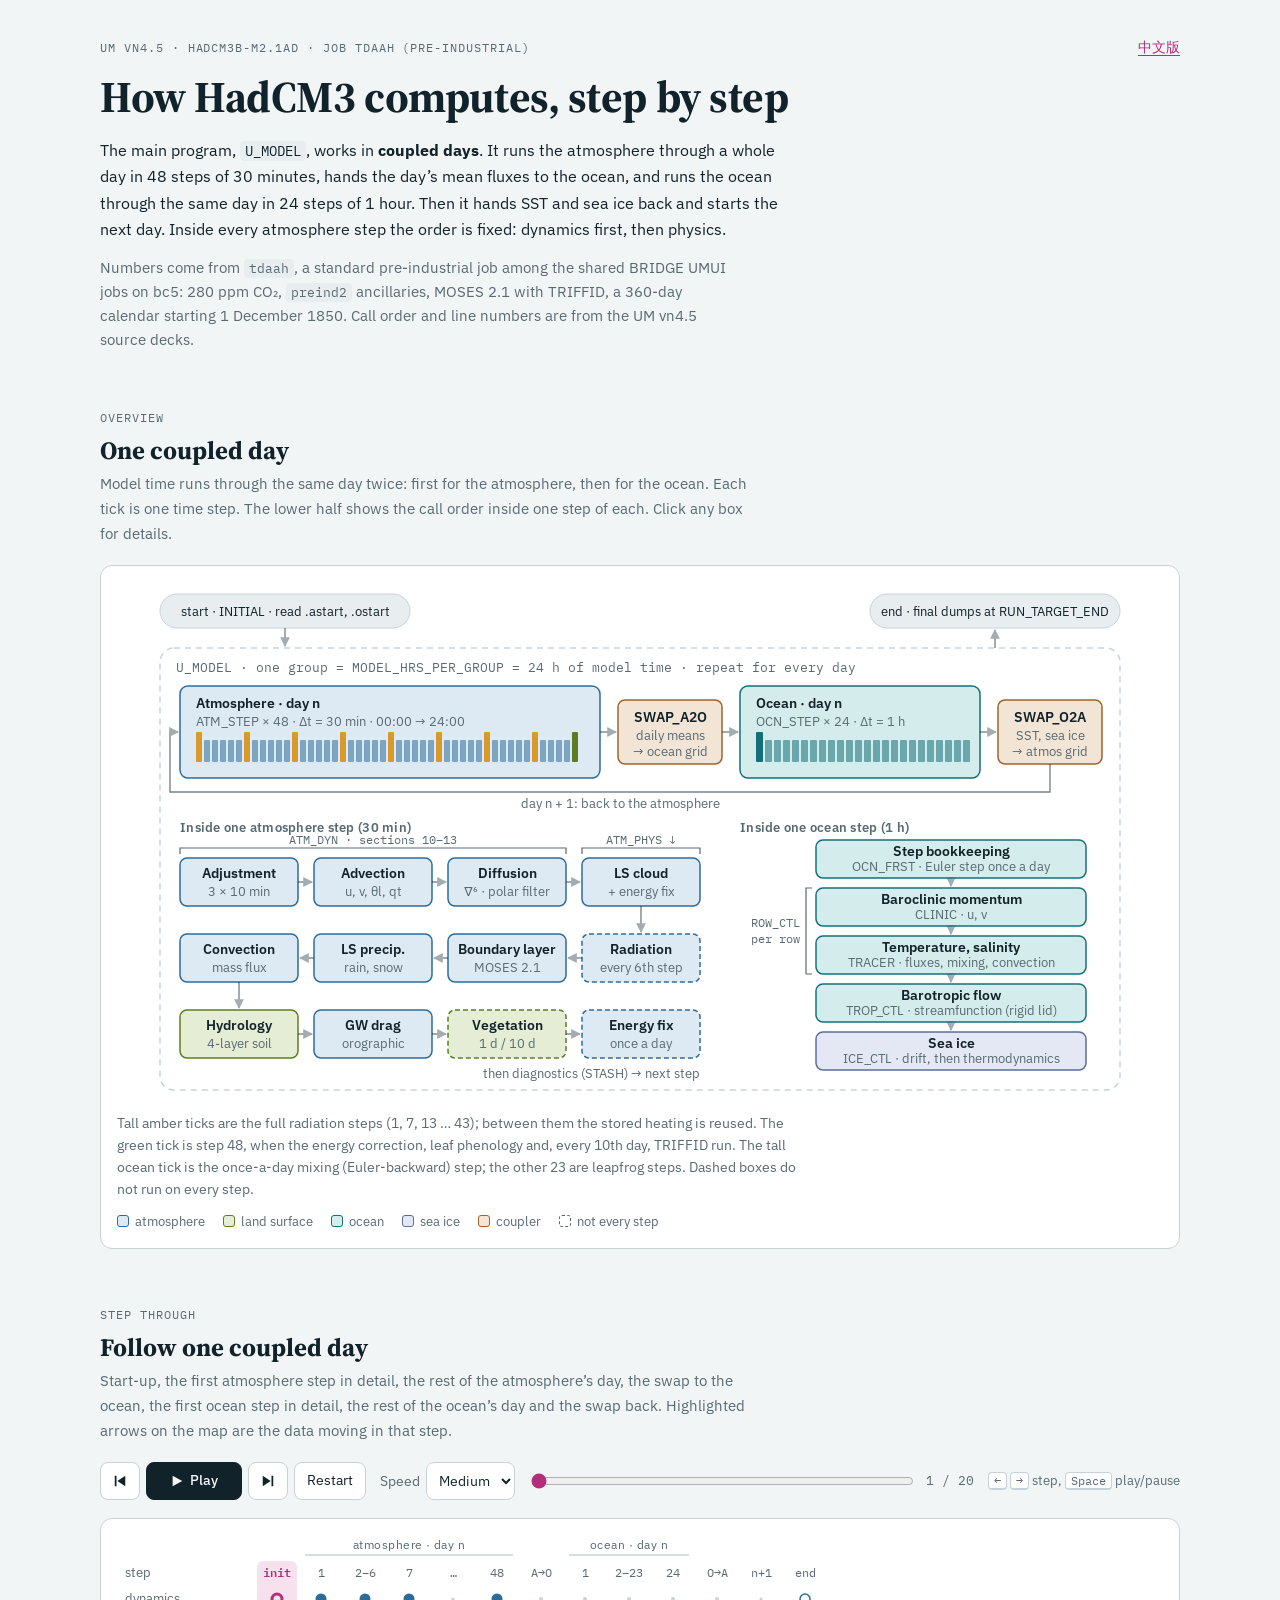
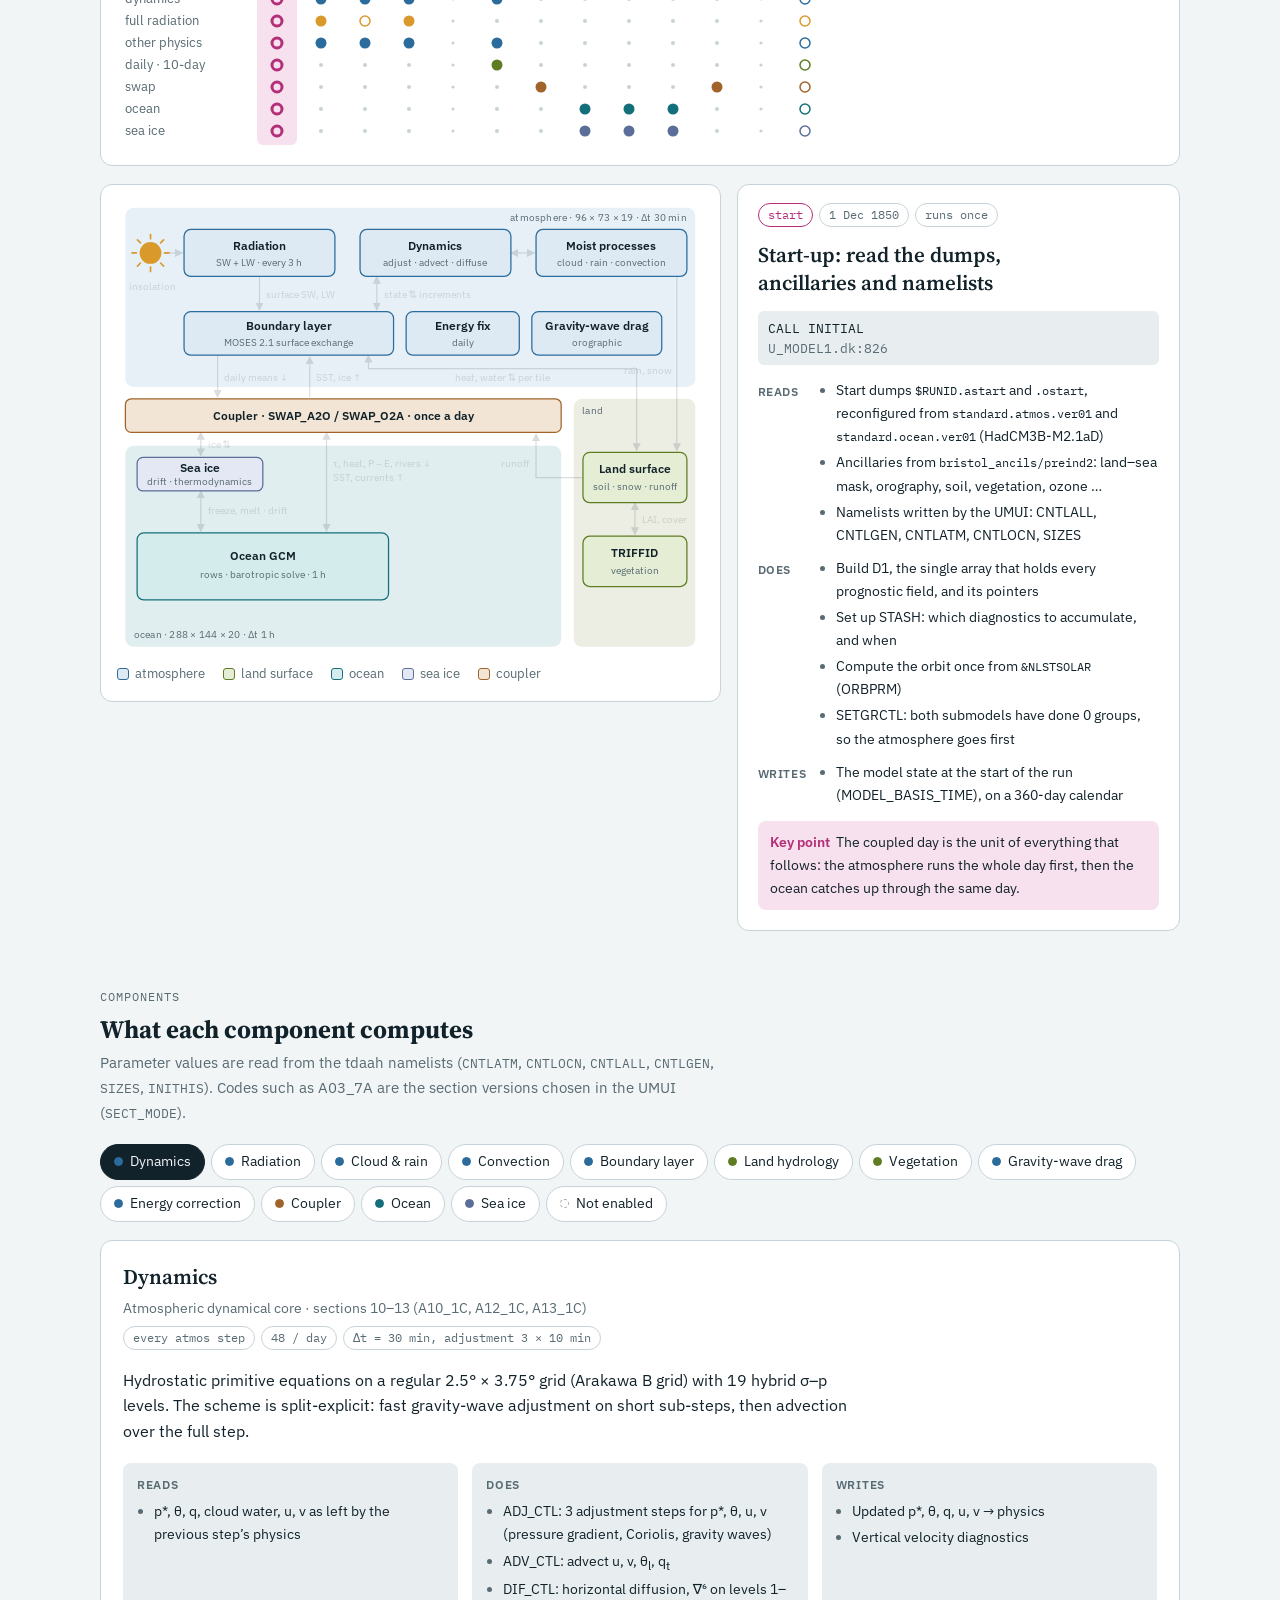
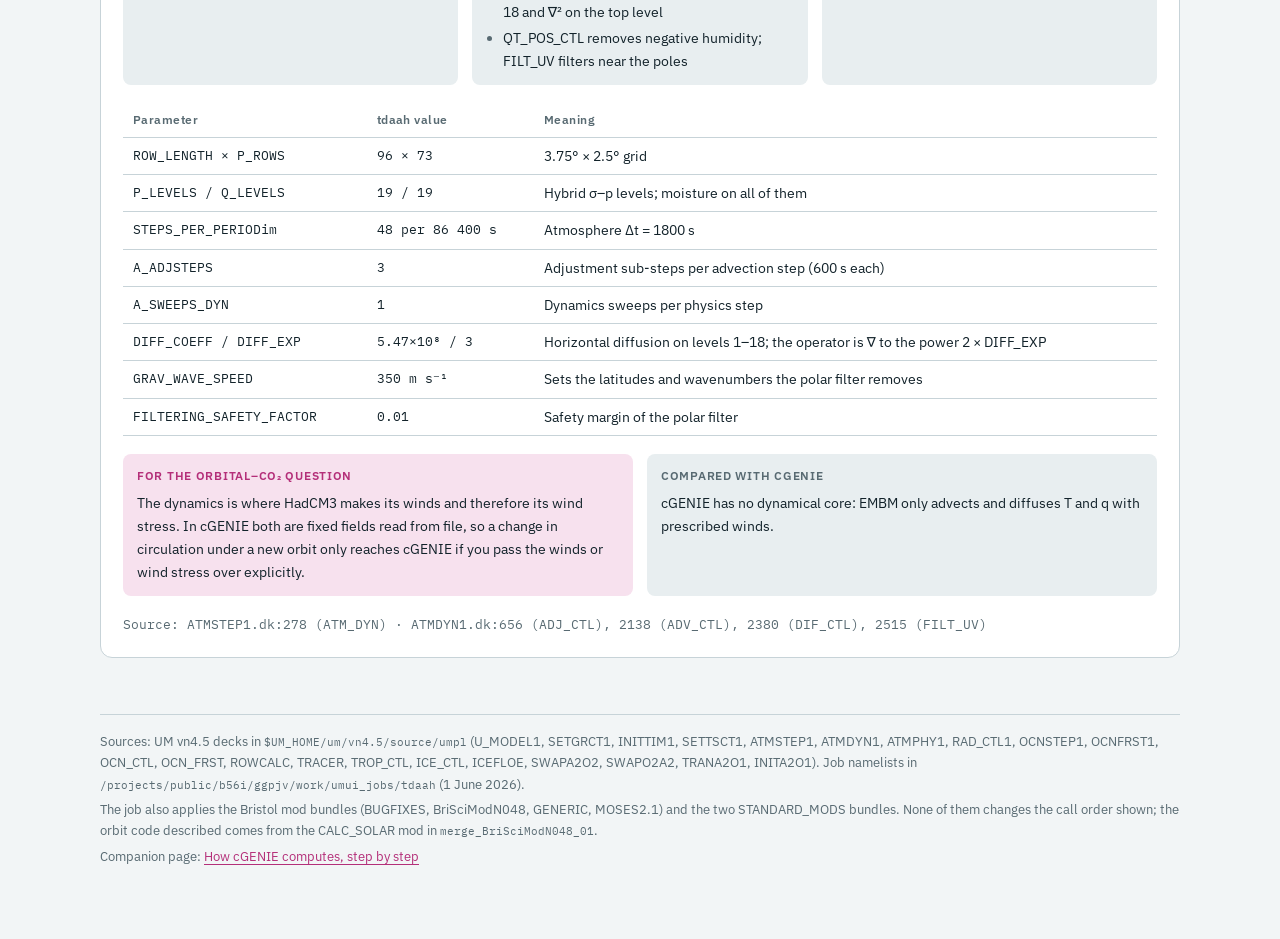
==== HadCM3_timestep_walkthrough_en.html @ a531eb5c "Add interactive HadCM3 time-step walkthrough (English and Chinese) Co-Authored-By: Claude Opus 5.5 <" ====
<!doctype html>
<html lang="en">
<head>
<meta charset="utf-8">
<meta name="viewport" content="width=device-width, initial-scale=1, viewport-fit=cover">
<meta name="claude:viewport-fit-sides" content="cover">
<meta name="description" content="Interactive walkthrough of how HadCM3 (UM vn4.5, pre-industrial job tdaah) steps through one coupled day: call order, atmosphere–ocean coupling and key parameters.">
<title>HadCM3 Time-Step Walkthrough</title>
<link rel="preconnect" href="https://fonts.googleapis.com">
<link rel="preconnect" href="https://fonts.gstatic.com" crossorigin>
<link rel="stylesheet" href="https://fonts.googleapis.com/css2?family=IBM+Plex+Mono:wght@400;500&family=IBM+Plex+Sans:wght@400;500;600&family=Source+Serif+4:opsz,wght@8..60,600;8..60,700&display=swap">
<style>
/* Layout: one 1120px column — coupled-day flowchart → step player (timeline + component map + step card) → component tabs. Sibling of the cGENIE walkthrough. */
:root {
  --bg: #F2F5F6;
  --surface: #FFFFFF;
  --surface-2: #E8EEF0;
  --ink: #12222A;
  --muted: #586A72;
  --line: #C7D3D8;
  --atm: #2C6C9C;
  --atm-soft: #DDEAF4;
  --ocn: #13707A;
  --ocn-soft: #D5ECEC;
  --ice: #5B6E99;
  --ice-soft: #E3E8F4;
  --land: #5E7D22;
  --land-soft: #E5EDD5;
  --cpl: #A0642A;
  --cpl-soft: #F2E5D5;
  --off: #9AA5AA;
  --sun: #D99A2B;
  --signal: #B42F79;
  --signal-soft: #F7E1EE;
  --zone-air: #E8F0F7;
  --zone-ocean: #E1EEEF;
  --zone-land: #ECEDE3;
  --font-display: "Source Serif 4", Georgia, "Times New Roman", serif;
  --font-body: "IBM Plex Sans", system-ui, -apple-system, "Segoe UI", sans-serif;
  --font-mono: "IBM Plex Mono", ui-monospace, "SFMono-Regular", Menlo, Consolas, monospace;
}
@media (prefers-color-scheme: dark) {
  :root:not([data-theme="light"]) {
    --bg: #0C1418; --surface: #131E24; --surface-2: #1A2830; --ink: #E2EBEE; --muted: #93A3AB; --line: #2A3A43;
    --atm: #72B1E0; --atm-soft: #15304A; --ocn: #4FC1C2; --ocn-soft: #0F3336; --ice: #A3B4DE; --ice-soft: #232D45;
    --land: #A7C764; --land-soft: #253018; --cpl: #D9A262; --cpl-soft: #3A2A18;
    --off: #5D6A70; --sun: #E7B04C; --signal: #F06BB4; --signal-soft: #3D1A2E;
    --zone-air: #0F1D28; --zone-ocean: #0D1F22; --zone-land: #1A1F17;
    color-scheme: dark;
  }
}
:root[data-theme="dark"] {
  --bg: #0C1418; --surface: #131E24; --surface-2: #1A2830; --ink: #E2EBEE; --muted: #93A3AB; --line: #2A3A43;
  --atm: #72B1E0; --atm-soft: #15304A; --ocn: #4FC1C2; --ocn-soft: #0F3336; --ice: #A3B4DE; --ice-soft: #232D45;
  --land: #A7C764; --land-soft: #253018; --cpl: #D9A262; --cpl-soft: #3A2A18;
  --off: #5D6A70; --sun: #E7B04C; --signal: #F06BB4; --signal-soft: #3D1A2E;
  --zone-air: #0F1D28; --zone-ocean: #0D1F22; --zone-land: #1A1F17;
  color-scheme: dark;
}

* { box-sizing: border-box; }
html { color-scheme: light; }
[hidden] { display: none !important; }
body { margin: 0; background: var(--bg); color: var(--ink); font-family: var(--font-body); font-size: 15px; line-height: 1.65; }
img { max-width: 100%; }
.wrap { max-width: 1120px; margin: 0 auto; padding-left: max(20px, env(safe-area-inset-left, 0px)); padding-right: max(20px, env(safe-area-inset-right, 0px)); padding-block: 36px 72px; display: grid; gap: 56px; }
@media (max-width: 480px) { .wrap { padding-left: max(16px, env(safe-area-inset-left, 0px)); padding-right: max(16px, env(safe-area-inset-right, 0px)); } }

h1, h2, h3 { font-family: var(--font-display); text-wrap: balance; margin: 0; color: var(--ink); }
h1 { font-size: clamp(30px, 4.4vw, 44px); line-height: 1.15; font-weight: 700; letter-spacing: -0.01em; }
h2 { font-size: 25px; line-height: 1.3; font-weight: 700; }
h3 { font-size: 21px; line-height: 1.35; font-weight: 600; }
p { margin: 0; }
code, .mono { font-family: var(--font-mono); font-size: 0.88em; }
a { color: var(--signal); text-underline-offset: 3px; }
.eyebrow { font-family: var(--font-mono); font-size: 12px; letter-spacing: 0.08em; text-transform: uppercase; color: var(--muted); }

header { display: grid; gap: 14px; }
.toprow { display: flex; justify-content: space-between; align-items: baseline; gap: 12px; flex-wrap: wrap; }
.lang { font-size: 13.5px; }
.lede { max-width: 70ch; color: var(--ink); font-size: 16px; }
.lede + .lede { color: var(--muted); font-size: 14.5px; }
.lede code { background: var(--surface-2); padding: 1px 5px; border-radius: 4px; }

section { display: grid; gap: 18px; }
.sec-head { display: grid; gap: 6px; }
.sec-head p { color: var(--muted); max-width: 72ch; }

figure { margin: 0; display: grid; gap: 10px; }
.panel { background: var(--surface); border: 1px solid var(--line); border-radius: 12px; padding: 16px; min-width: 0; }
.scroll { overflow-x: auto; -webkit-overflow-scrolling: touch; }
figcaption { color: var(--muted); font-size: 13.5px; max-width: 86ch; }
.legend { display: flex; flex-wrap: wrap; gap: 8px 18px; font-size: 13px; color: var(--muted); align-items: center; }
.legend span { display: inline-flex; align-items: center; gap: 6px; }
.sw { width: 12px; height: 12px; border-radius: 3px; border: 1.5px solid; display: inline-block; }
.sw.atm { background: var(--atm-soft); border-color: var(--atm); }
.sw.ocn { background: var(--ocn-soft); border-color: var(--ocn); }
.sw.ice { background: var(--ice-soft); border-color: var(--ice); }
.sw.land { background: var(--land-soft); border-color: var(--land); }
.sw.cpl { background: var(--cpl-soft); border-color: var(--cpl); }
.sw.sun { background: var(--sun); border-color: var(--sun); width: 6px; height: 16px; border-radius: 1px; }
.sw.some { background: var(--surface); border-color: var(--muted); border-style: dashed; }

/* ---------- SVG shared ---------- */
svg { display: block; }
svg text { font-family: var(--font-body); fill: var(--ink); }
.n rect { stroke-width: 1.5; transition: opacity .25s, stroke-width .2s; }
.n.atm rect { fill: var(--atm-soft); stroke: var(--atm); }
.n.ocn rect { fill: var(--ocn-soft); stroke: var(--ocn); }
.n.ice rect { fill: var(--ice-soft); stroke: var(--ice); }
.n.land rect { fill: var(--land-soft); stroke: var(--land); }
.n.cpl rect { fill: var(--cpl-soft); stroke: var(--cpl); }
.n.some rect { stroke-dasharray: 5 3; }
.n .t1 { font-size: 14px; font-weight: 600; }
.n .t2 { font-size: 12.5px; fill: var(--muted); }
.n[data-tab] { cursor: pointer; }
.n[data-tab]:hover rect { stroke-width: 2.5; }
.n[data-tab]:focus { outline: none; }
.n[data-tab]:focus-visible rect { stroke: var(--signal); stroke-width: 3; }
.e path { fill: none; stroke: var(--muted); stroke-width: 1.4; }
.e text { font-size: 12.5px; fill: var(--muted); }
.ah { fill: var(--muted); }
.ah-on { fill: var(--signal); }
.zone { stroke: none; }
.zone.air { fill: var(--zone-air); }
.zone.ocean { fill: var(--zone-ocean); }
.zone.land { fill: var(--zone-land); }
.zlabel { font-size: 12.5px; fill: var(--muted) !important; letter-spacing: 0.02em; }

/* overview flow */
#flow { width: 100%; max-width: 1000px; min-width: 800px; height: auto; margin-inline: auto; }
.frame { fill: none; stroke: var(--line); stroke-width: 1.5; stroke-dasharray: 6 5; }
.frametitle { font-family: var(--font-mono) !important; font-size: 12.5px; fill: var(--muted) !important; }
.ztitle { font-size: 13px; font-weight: 600; fill: var(--muted) !important; letter-spacing: 0.02em; }
.brk { fill: none; stroke: var(--muted); stroke-width: 1.2; }
.brklab { font-family: var(--font-mono) !important; font-size: 12px; fill: var(--muted) !important; }
.pill rect { fill: var(--surface-2); stroke: var(--line); }
.pill text { font-size: 13px; }
.seq path { fill: none; stroke: var(--ink); stroke-width: 1.4; opacity: .55; }
.loopnote { font-size: 12.5px; fill: var(--muted) !important; }
.tk { stroke: none; }
.tk.atm { fill: var(--atm); opacity: .55; }
.tk.rad { fill: var(--sun); }
.tk.day { fill: var(--land); }
.tk.ocn { fill: var(--ocn); opacity: .55; }
.tk.mix { fill: var(--ocn); }

/* component map */
#map { width: 100%; max-width: 700px; min-width: 560px; height: auto; margin-inline: auto; }
.sun circle { fill: var(--sun); }
.sun line { stroke: var(--sun); stroke-width: 2; stroke-linecap: round; }
.sun { transition: opacity .25s; }
#map.stepping .n, #map.stepping .sun { opacity: .28; }
#map.stepping .n.on, #map.stepping .sun.on { opacity: 1; }
#map .n.cur rect { stroke: var(--signal); stroke-width: 3; }
#map.stepping .e { opacity: .22; transition: opacity .25s; }
#map.stepping .e.on { opacity: 1; }
#map .e.on path { stroke: var(--signal); stroke-width: 2.3; }
#map .e.on text { fill: var(--signal); font-weight: 600; }

/* timeline */
#track { width: 100%; max-width: 720px; min-width: 660px; height: auto; }
.colbg { fill: transparent; transition: fill .2s; }
.col.on .colbg { fill: var(--signal-soft); }
.col { cursor: pointer; }
.col:focus { outline: none; }
.col:focus-visible .colbg { stroke: var(--signal); stroke-width: 2; }
.kh { font-family: var(--font-mono) !important; font-size: 12px; fill: var(--muted) !important; }
.col.on .kh { fill: var(--signal) !important; font-weight: 600; }
.grp { font-size: 12px; fill: var(--muted) !important; letter-spacing: 0.04em; }
.grpline { stroke: var(--line); stroke-width: 1.5; }
.rowlab { font-size: 12.5px; fill: var(--muted) !important; }
.dot.atm { fill: var(--atm); } .dot.ocn { fill: var(--ocn); } .dot.ice { fill: var(--ice); } .dot.land { fill: var(--land); } .dot.cpl { fill: var(--cpl); } .dot.sun { fill: var(--sun); }
.dot.ring { fill: none; stroke-width: 1.5; }
.dot.ring.atm { stroke: var(--atm); } .dot.ring.ocn { stroke: var(--ocn); } .dot.ring.ice { stroke: var(--ice); } .dot.ring.land { stroke: var(--land); } .dot.ring.cpl { stroke: var(--cpl); } .dot.ring.sun { stroke: var(--sun); }
.dot.no { fill: var(--line); }
#track .dot.cur { stroke: var(--signal); stroke-width: 3; }

/* ---------- player ---------- */
.controls { display: flex; flex-wrap: wrap; gap: 10px 14px; align-items: center; }
.btns { display: flex; gap: 6px; }
button { font: inherit; }
.btn { height: 38px; min-width: 38px; padding: 0 12px; border-radius: 8px; border: 1px solid var(--line); background: var(--surface); color: var(--ink); cursor: pointer; display: inline-flex; align-items: center; justify-content: center; gap: 6px; font-size: 14px; }
.btn:hover { border-color: var(--muted); }
.btn:focus-visible, select:focus-visible, input[type=range]:focus-visible, .tab:focus-visible, .open-tab:focus-visible { outline: 2px solid var(--signal); outline-offset: 2px; }
.btn.primary { background: var(--ink); color: var(--bg); border-color: var(--ink); min-width: 96px; font-weight: 500; }
.btn svg { width: 14px; height: 14px; }
.btn svg path, .btn svg rect { fill: currentColor; }
.speed { display: inline-flex; align-items: center; gap: 6px; font-size: 13.5px; color: var(--muted); }
select { font: inherit; font-size: 14px; height: 38px; border-radius: 8px; border: 1px solid var(--line); background: var(--surface); color: var(--ink); padding: 0 8px; }
.scrub { flex: 1 1 220px; display: flex; align-items: center; gap: 10px; min-width: 0; }
.scrub input { flex: 1; min-width: 0; accent-color: var(--signal); }
.count { font-family: var(--font-mono); font-size: 13px; color: var(--muted); font-variant-numeric: tabular-nums; white-space: nowrap; }
.kbd-hint { font-size: 12.5px; color: var(--muted); }
kbd { font-family: var(--font-mono); font-size: 11.5px; border: 1px solid var(--line); border-bottom-width: 2px; border-radius: 4px; padding: 0 5px; background: var(--surface); }

.stage { display: grid; grid-template-columns: minmax(0, 7fr) minmax(0, 5fr); gap: 16px; align-items: start; }
@media (max-width: 920px) { .stage { grid-template-columns: minmax(0, 1fr); } }

.card { background: var(--surface); border: 1px solid var(--line); border-radius: 12px; padding: 18px 20px 20px; display: grid; gap: 14px; min-width: 0; position: relative; overflow: hidden; }
.timer { position: absolute; left: 0; top: 0; height: 3px; width: 100%; background: transparent; }
.timer i { display: block; height: 100%; width: 0; background: var(--signal); }
.timer.run i { animation: fillbar var(--dur, 5s) linear forwards; }
@keyframes fillbar { from { width: 0; } to { width: 100%; } }
.meta { display: flex; flex-wrap: wrap; gap: 6px; }
.chip { font-family: var(--font-mono); font-size: 12px; border: 1px solid var(--line); border-radius: 999px; padding: 1px 9px; color: var(--muted); white-space: nowrap; }
.chip.k { color: var(--signal); border-color: var(--signal); }
.call { font-family: var(--font-mono); font-size: 12.5px; background: var(--surface-2); border-radius: 6px; padding: 7px 10px; overflow-wrap: anywhere; line-height: 1.6; }
.call .src { color: var(--muted); }
.io { display: grid; gap: 10px; margin: 0; }
.io > div { display: grid; grid-template-columns: 52px minmax(0, 1fr); gap: 10px; }
.io dt { font-size: 12px; font-weight: 600; color: var(--muted); letter-spacing: 0.05em; text-transform: uppercase; padding-top: 3px; }
.io dd { margin: 0; }
.io ul, .mod ul { margin: 0; padding-left: 1.1em; display: grid; gap: 3px; }
.io li, .mod li { font-size: 14px; }
.io li::marker, .mod li::marker { color: var(--muted); }
.note { background: var(--signal-soft); border-radius: 8px; padding: 10px 12px; font-size: 14px; }
.note b { color: var(--signal); font-weight: 600; margin-right: 6px; }
.open-tab { justify-self: start; background: none; border: 0; padding: 0; color: var(--signal); cursor: pointer; font-size: 14px; font-weight: 500; text-decoration: underline; text-underline-offset: 3px; }

/* ---------- component tabs ---------- */
.tabs { display: flex; flex-wrap: wrap; gap: 6px; }
.tab { display: inline-flex; align-items: center; gap: 7px; height: 36px; padding: 0 13px; border-radius: 999px; border: 1px solid var(--line); background: var(--surface); color: var(--ink); cursor: pointer; font-size: 14px; }
.tab .d { width: 9px; height: 9px; border-radius: 50%; border: 1.5px solid; }
.tab .d.atm { background: var(--atm); border-color: var(--atm); }
.tab .d.ocn { background: var(--ocn); border-color: var(--ocn); }
.tab .d.ice { background: var(--ice); border-color: var(--ice); }
.tab .d.land { background: var(--land); border-color: var(--land); }
.tab .d.cpl { background: var(--cpl); border-color: var(--cpl); }
.tab .d.off { border-color: var(--off); border-style: dashed; }
.tab[aria-selected="true"] { background: var(--ink); color: var(--bg); border-color: var(--ink); }
.mod { background: var(--surface); border: 1px solid var(--line); border-radius: 12px; padding: 22px; display: grid; gap: 18px; min-width: 0; }
.mod-head { display: grid; gap: 6px; }
.mod-head .full { color: var(--muted); font-size: 14px; }
.mod .lead { font-size: 15.5px; max-width: 74ch; }
.cols3 { display: grid; grid-template-columns: repeat(3, minmax(0, 1fr)); gap: 14px; }
@media (max-width: 760px) { .cols3 { grid-template-columns: minmax(0, 1fr); } }
.box { background: var(--surface-2); border-radius: 8px; padding: 12px 14px; display: grid; gap: 6px; align-content: start; min-width: 0; }
.box h4 { margin: 0; font-size: 12px; letter-spacing: 0.06em; text-transform: uppercase; color: var(--muted); font-weight: 600; }
table { border-collapse: collapse; width: 100%; font-size: 13.5px; }
th, td { text-align: left; padding: 7px 10px; border-bottom: 1px solid var(--line); vertical-align: top; }
th { font-size: 12px; color: var(--muted); font-weight: 600; letter-spacing: 0.04em; }
td.k { font-family: var(--font-mono); font-size: 12.5px; }
td.v { font-family: var(--font-mono); font-size: 12.5px; font-variant-numeric: tabular-nums; }
.tablewrap { overflow-x: auto; }
.pair { display: grid; grid-template-columns: repeat(2, minmax(0, 1fr)); gap: 14px; }
@media (max-width: 760px) { .pair { grid-template-columns: minmax(0, 1fr); } }
.pair .box p { font-size: 14px; }
.box.rel { background: var(--signal-soft); }
.box.rel h4 { color: var(--signal); }
.srcs { font-family: var(--font-mono); font-size: 12.5px; color: var(--muted); overflow-wrap: anywhere; }

footer { color: var(--muted); font-size: 13px; display: grid; gap: 4px; border-top: 1px solid var(--line); padding-top: 16px; }
footer .mono { overflow-wrap: anywhere; }

@media (prefers-reduced-motion: reduce) {
  * { transition: none !important; }
  .timer { display: none; }
}
</style>
</head>
<body>
<div class="wrap">

<header>
  <div class="toprow">
    <div class="eyebrow">UM vn4.5 · HadCM3B-M2.1aD · job tdaah (pre-industrial)</div>
    <a class="lang xlink" href="HadCM3_timestep_walkthrough_zh.html" data-artifact="https://claude.ai/artifact/JbUE1UPjD2kXQjNeMWsRhw" hreflang="zh-CN" lang="zh-CN">中文版</a>
  </div>
  <h1>How HadCM3 computes, step by step</h1>
  <p class="lede">The main program, <code>U_MODEL</code>, works in <strong>coupled days</strong>. It runs the atmosphere through a whole day in 48 steps of 30 minutes, hands the day’s mean fluxes to the ocean, and runs the ocean through the same day in 24 steps of 1 hour. Then it hands SST and sea ice back and starts the next day. Inside every atmosphere step the order is fixed: dynamics first, then physics.</p>
  <p class="lede">Numbers come from <code>tdaah</code>, a standard pre-industrial job among the shared BRIDGE UMUI jobs on bc5: 280 ppm CO₂, <code>preind2</code> ancillaries, MOSES 2.1 with TRIFFID, a 360-day calendar starting 1 December 1850. Call order and line numbers are from the UM vn4.5 source decks.</p>
</header>

<!-- ============ 1. OVERVIEW ============ -->
<section aria-labelledby="h-over">
  <div class="sec-head">
    <div class="eyebrow">Overview</div>
    <h2 id="h-over">One coupled day</h2>
    <p>Model time runs through the same day twice: first for the atmosphere, then for the ocean. Each tick is one time step. The lower half shows the call order inside one step of each. Click any box for details.</p>
  </div>
  <figure class="panel">
    <div class="scroll">
      <svg id="flow" viewBox="0 0 1000 520" role="group" aria-label="HadCM3 main loop: each coupled day the atmosphere takes 48 half-hour steps, SWAP_A2O passes daily-mean fluxes to the ocean, the ocean takes 24 one-hour steps, and SWAP_O2A passes SST and sea ice back. Inside an atmosphere step: adjustment, advection, diffusion, cloud, radiation every sixth step, boundary layer, large-scale precipitation, convection, hydrology, gravity-wave drag, and on step 48 vegetation and the energy correction. Inside an ocean step: bookkeeping, baroclinic momentum and tracers row by row, barotropic streamfunction, sea ice.">
        <defs>
          <marker id="fa" viewBox="0 0 10 10" refX="9" refY="5" markerWidth="7" markerHeight="7" orient="auto-start-reverse"><path d="M0,0 L10,5 L0,10 z" class="ah"/></marker>
        </defs>
        <g class="pill"><rect x="20" y="12" width="250" height="34" rx="17"/><text x="145" y="34" text-anchor="middle">start · INITIAL · read .astart, .ostart</text></g>
        <g class="pill"><rect x="730" y="12" width="250" height="34" rx="17"/><text x="855" y="34" text-anchor="middle">end · final dumps at RUN_TARGET_END</text></g>
        <g class="seq"><path d="M145,46 V64" marker-end="url(#fa)"/><path d="M855,66 V48" marker-end="url(#fa)"/></g>
        <rect class="frame" x="20" y="66" width="960" height="442" rx="14"/>
        <text class="frametitle" x="36" y="90">U_MODEL · one group = MODEL_HRS_PER_GROUP = 24 h of model time · repeat for every day</text>

        <!-- the day -->
        <g class="n atm" data-tab="dyn" tabindex="0" role="button" aria-label="Atmosphere: dynamics details">
          <rect x="40" y="104" width="420" height="92" rx="8"/>
          <text class="t1" x="56" y="126">Atmosphere · day n</text>
          <text class="t2" x="56" y="144">ATM_STEP × 48 · Δt = 30 min · 00:00 → 24:00</text>
        </g>
        <g id="aTicks"></g>
        <g class="n cpl" data-tab="cpl" tabindex="0" role="button" aria-label="SWAP_A2O: coupler details">
          <rect x="478" y="118" width="104" height="64" rx="7"/>
          <text class="t1" x="530" y="140" text-anchor="middle">SWAP_A2O</text>
          <text class="t2" x="530" y="158" text-anchor="middle">daily means</text>
          <text class="t2" x="530" y="174" text-anchor="middle">→ ocean grid</text>
        </g>
        <g class="n ocn" data-tab="ocn" tabindex="0" role="button" aria-label="Ocean details">
          <rect x="600" y="104" width="240" height="92" rx="8"/>
          <text class="t1" x="616" y="126">Ocean · day n</text>
          <text class="t2" x="616" y="144">OCN_STEP × 24 · Δt = 1 h</text>
        </g>
        <g id="oTicks"></g>
        <g class="n cpl" data-tab="cpl" tabindex="0" role="button" aria-label="SWAP_O2A: coupler details">
          <rect x="858" y="118" width="104" height="64" rx="7"/>
          <text class="t1" x="910" y="140" text-anchor="middle">SWAP_O2A</text>
          <text class="t2" x="910" y="158" text-anchor="middle">SST, sea ice</text>
          <text class="t2" x="910" y="174" text-anchor="middle">→ atmos grid</text>
        </g>
        <g class="seq">
          <path d="M460,150 H476" marker-end="url(#fa)"/>
          <path d="M582,150 H598" marker-end="url(#fa)"/>
          <path d="M840,150 H856" marker-end="url(#fa)"/>
          <path d="M910,182 V210 H30 V150 H38" marker-end="url(#fa)"/>
        </g>
        <text class="loopnote" x="480" y="226" text-anchor="middle">day n + 1: back to the atmosphere</text>

        <!-- inside one atmosphere step -->
        <text class="ztitle" x="40" y="250">Inside one atmosphere step (30 min)</text>
        <path class="brk" d="M40,272 V266 H426 V272"/>
        <text class="brklab" x="233" y="262" text-anchor="middle">ATM_DYN · sections 10–13</text>
        <path class="brk" d="M442,272 V266 H560 V272"/>
        <text class="brklab" x="501" y="262" text-anchor="middle">ATM_PHYS ↓</text>

        <g class="n atm" data-tab="dyn" tabindex="0" role="button" aria-label="Adjustment: dynamics details"><rect x="40" y="276" width="118" height="48" rx="7"/><text class="t1" x="99" y="296" text-anchor="middle">Adjustment</text><text class="t2" x="99" y="314" text-anchor="middle">3 × 10 min</text></g>
        <g class="n atm" data-tab="dyn" tabindex="0" role="button" aria-label="Advection: dynamics details"><rect x="174" y="276" width="118" height="48" rx="7"/><text class="t1" x="233" y="296" text-anchor="middle">Advection</text><text class="t2" x="233" y="314" text-anchor="middle">u, v, θl, qt</text></g>
        <g class="n atm" data-tab="dyn" tabindex="0" role="button" aria-label="Diffusion and filtering: dynamics details"><rect x="308" y="276" width="118" height="48" rx="7"/><text class="t1" x="367" y="296" text-anchor="middle">Diffusion</text><text class="t2" x="367" y="314" text-anchor="middle">∇⁶ · polar filter</text></g>
        <g class="n atm" data-tab="cloud" tabindex="0" role="button" aria-label="Large-scale cloud details"><rect x="442" y="276" width="118" height="48" rx="7"/><text class="t1" x="501" y="296" text-anchor="middle">LS cloud</text><text class="t2" x="501" y="314" text-anchor="middle">+ energy fix</text></g>

        <g class="n atm some" data-tab="rad" tabindex="0" role="button" aria-label="Radiation details"><rect x="442" y="352" width="118" height="48" rx="7"/><text class="t1" x="501" y="372" text-anchor="middle">Radiation</text><text class="t2" x="501" y="390" text-anchor="middle">every 6th step</text></g>
        <g class="n atm" data-tab="bl" tabindex="0" role="button" aria-label="Boundary layer details"><rect x="308" y="352" width="118" height="48" rx="7"/><text class="t1" x="367" y="372" text-anchor="middle">Boundary layer</text><text class="t2" x="367" y="390" text-anchor="middle">MOSES 2.1</text></g>
        <g class="n atm" data-tab="cloud" tabindex="0" role="button" aria-label="Large-scale precipitation details"><rect x="174" y="352" width="118" height="48" rx="7"/><text class="t1" x="233" y="372" text-anchor="middle">LS precip.</text><text class="t2" x="233" y="390" text-anchor="middle">rain, snow</text></g>
        <g class="n atm" data-tab="conv" tabindex="0" role="button" aria-label="Convection details"><rect x="40" y="352" width="118" height="48" rx="7"/><text class="t1" x="99" y="372" text-anchor="middle">Convection</text><text class="t2" x="99" y="390" text-anchor="middle">mass flux</text></g>

        <g class="n land" data-tab="hydro" tabindex="0" role="button" aria-label="Land hydrology details"><rect x="40" y="428" width="118" height="48" rx="7"/><text class="t1" x="99" y="448" text-anchor="middle">Hydrology</text><text class="t2" x="99" y="466" text-anchor="middle">4-layer soil</text></g>
        <g class="n atm" data-tab="gwd" tabindex="0" role="button" aria-label="Gravity-wave drag details"><rect x="174" y="428" width="118" height="48" rx="7"/><text class="t1" x="233" y="448" text-anchor="middle">GW drag</text><text class="t2" x="233" y="466" text-anchor="middle">orographic</text></g>
        <g class="n land some" data-tab="veg" tabindex="0" role="button" aria-label="Vegetation details"><rect x="308" y="428" width="118" height="48" rx="7"/><text class="t1" x="367" y="448" text-anchor="middle">Vegetation</text><text class="t2" x="367" y="466" text-anchor="middle">1 d / 10 d</text></g>
        <g class="n atm some" data-tab="eng" tabindex="0" role="button" aria-label="Energy correction details"><rect x="442" y="428" width="118" height="48" rx="7"/><text class="t1" x="501" y="448" text-anchor="middle">Energy fix</text><text class="t2" x="501" y="466" text-anchor="middle">once a day</text></g>

        <g class="seq">
          <path d="M158,300 H172" marker-end="url(#fa)"/>
          <path d="M292,300 H306" marker-end="url(#fa)"/>
          <path d="M426,300 H440" marker-end="url(#fa)"/>
          <path d="M501,324 V350" marker-end="url(#fa)"/>
          <path d="M442,376 H428" marker-end="url(#fa)"/>
          <path d="M308,376 H294" marker-end="url(#fa)"/>
          <path d="M174,376 H160" marker-end="url(#fa)"/>
          <path d="M99,400 V426" marker-end="url(#fa)"/>
          <path d="M158,452 H172" marker-end="url(#fa)"/>
          <path d="M292,452 H306" marker-end="url(#fa)"/>
          <path d="M426,452 H440" marker-end="url(#fa)"/>
        </g>
        <text class="loopnote" x="560" y="496" text-anchor="end">then diagnostics (STASH) → next step</text>

        <!-- inside one ocean step -->
        <text class="ztitle" x="600" y="250">Inside one ocean step (1 h)</text>
        <g class="n ocn" data-tab="ocn" tabindex="0" role="button" aria-label="Ocean step bookkeeping details"><rect x="676" y="258" width="270" height="38" rx="7"/><text class="t1" x="811" y="274" text-anchor="middle">Step bookkeeping</text><text class="t2" x="811" y="289" text-anchor="middle">OCN_FRST · Euler step once a day</text></g>
        <g class="n ocn" data-tab="ocn" tabindex="0" role="button" aria-label="Baroclinic momentum: ocean details"><rect x="676" y="306" width="270" height="38" rx="7"/><text class="t1" x="811" y="322" text-anchor="middle">Baroclinic momentum</text><text class="t2" x="811" y="337" text-anchor="middle">CLINIC · u, v</text></g>
        <g class="n ocn" data-tab="ocn" tabindex="0" role="button" aria-label="Temperature and salinity: ocean details"><rect x="676" y="354" width="270" height="38" rx="7"/><text class="t1" x="811" y="370" text-anchor="middle">Temperature, salinity</text><text class="t2" x="811" y="385" text-anchor="middle">TRACER · fluxes, mixing, convection</text></g>
        <g class="n ocn" data-tab="ocn" tabindex="0" role="button" aria-label="Barotropic flow: ocean details"><rect x="676" y="402" width="270" height="38" rx="7"/><text class="t1" x="811" y="418" text-anchor="middle">Barotropic flow</text><text class="t2" x="811" y="433" text-anchor="middle">TROP_CTL · streamfunction (rigid lid)</text></g>
        <g class="n ice" data-tab="ice" tabindex="0" role="button" aria-label="Sea ice details"><rect x="676" y="450" width="270" height="38" rx="7"/><text class="t1" x="811" y="466" text-anchor="middle">Sea ice</text><text class="t2" x="811" y="481" text-anchor="middle">ICE_CTL · drift, then thermodynamics</text></g>
        <g class="seq">
          <path d="M811,296 V304" marker-end="url(#fa)"/>
          <path d="M811,344 V352" marker-end="url(#fa)"/>
          <path d="M811,392 V400" marker-end="url(#fa)"/>
          <path d="M811,440 V448" marker-end="url(#fa)"/>
        </g>
        <path class="brk" d="M672,306 H666 V392 H672"/>
        <text class="brklab" x="660" y="345" text-anchor="end">ROW_CTL</text>
        <text class="brklab" x="660" y="361" text-anchor="end">per row</text>
      </svg>
    </div>
    <figcaption>Tall amber ticks are the full radiation steps (1, 7, 13 … 43); between them the stored heating is reused. The green tick is step 48, when the energy correction, leaf phenology and, every 10th day, TRIFFID run. The tall ocean tick is the once-a-day mixing (Euler-backward) step; the other 23 are leapfrog steps. Dashed boxes do not run on every step.</figcaption>
    <div class="legend">
      <span><i class="sw atm"></i>atmosphere</span>
      <span><i class="sw land"></i>land surface</span>
      <span><i class="sw ocn"></i>ocean</span>
      <span><i class="sw ice"></i>sea ice</span>
      <span><i class="sw cpl"></i>coupler</span>
      <span><i class="sw some"></i>not every step</span>
    </div>
  </figure>
</section>

<!-- ============ 2. PLAYER ============ -->
<section aria-labelledby="h-play">
  <div class="sec-head">
    <div class="eyebrow">Step through</div>
    <h2 id="h-play">Follow one coupled day</h2>
    <p>Start-up, the first atmosphere step in detail, the rest of the atmosphere’s day, the swap to the ocean, the first ocean step in detail, the rest of the ocean’s day and the swap back. Highlighted arrows on the map are the data moving in that step.</p>
  </div>

  <div class="controls" aria-label="Playback controls">
    <div class="btns">
      <button class="btn" id="bPrev" type="button" aria-label="Previous step"><svg viewBox="0 0 16 16" aria-hidden="true"><rect x="2" y="2" width="2" height="12"/><path d="M14 2 L5 8 L14 14 z"/></svg></button>
      <button class="btn primary" id="bPlay" type="button" aria-label="Play"><svg viewBox="0 0 16 16" aria-hidden="true" id="iPlay"><path d="M3 2 L14 8 L3 14 z"/></svg><span id="tPlay">Play</span></button>
      <button class="btn" id="bNext" type="button" aria-label="Next step"><svg viewBox="0 0 16 16" aria-hidden="true"><path d="M2 2 L11 8 L2 14 z"/><rect x="12" y="2" width="2" height="12"/></svg></button>
      <button class="btn" id="bReset" type="button">Restart</button>
    </div>
    <label class="speed" for="speed">Speed
      <select id="speed">
        <option value="9000">Slow</option>
        <option value="6000" selected>Medium</option>
        <option value="3000">Fast</option>
      </select>
    </label>
    <div class="scrub">
      <input type="range" id="scrub" min="0" max="19" value="0" step="1" aria-label="Jump to a step">
      <span class="count" id="count">1 / 20</span>
    </div>
    <span class="kbd-hint"><kbd>←</kbd> <kbd>→</kbd> step, <kbd>Space</kbd> play/pause</span>
  </div>

  <div class="panel scroll">
    <svg id="track" viewBox="0 0 720 214" role="group" aria-label="Timeline of one coupled day: each column is an atmosphere step, a swap or an ocean step; each row a group of calculations; a dot means it runs then"></svg>
  </div>

  <div class="stage">
    <figure class="panel">
      <div class="scroll">
        <svg id="map" class="stepping" viewBox="0 0 700 540" role="group" aria-label="HadCM3 component map: radiation, dynamics, moist processes, boundary layer, energy correction and gravity-wave drag in the atmosphere; the coupler between atmosphere and ocean; sea ice and the ocean GCM in the ocean; land surface and TRIFFID on land. Arrows show what they exchange.">
          <defs>
            <marker id="ah" viewBox="0 0 10 10" refX="9" refY="5" markerWidth="7" markerHeight="7" orient="auto-start-reverse"><path d="M0,0 L10,5 L0,10 z" class="ah"/></marker>
            <marker id="ahon" viewBox="0 0 10 10" refX="9" refY="5" markerWidth="7" markerHeight="7" orient="auto-start-reverse"><path d="M0,0 L10,5 L0,10 z" class="ah-on"/></marker>
          </defs>
          <rect class="zone air" x="10" y="8" width="680" height="214" rx="10"/>
          <text class="zlabel" x="680" y="24" text-anchor="end">atmosphere · 96 × 73 × 19 · Δt 30 min</text>
          <rect class="zone ocean" x="10" y="292" width="520" height="240" rx="10"/>
          <text class="zlabel" x="20" y="522">ocean · 288 × 144 × 20 · Δt 1 h</text>
          <rect class="zone land" x="545" y="236" width="145" height="296" rx="10"/>
          <text class="zlabel" x="555" y="254">land</text>

          <g class="e" data-edge="e-sun" data-ends="end"><path d="M55,62 H78"/><text x="14" y="106">insolation</text></g>
          <g class="e" data-edge="e-rad-bl" data-ends="end"><path d="M170,90 V130"/><text x="178" y="116">surface SW, LW</text></g>
          <g class="e" data-edge="e-dyn-bl" data-ends="both"><path d="M310,90 V130"/><text x="318" y="116">state ⇅ increments</text></g>
          <g class="e" data-edge="e-dyn-moist" data-ends="both"><path d="M470,62 H498"/></g>
          <g class="e" data-edge="e-moist-land" data-ends="end"><path d="M668,90 V298"/><text x="662" y="206" text-anchor="end">rain, snow</text></g>
          <g class="e" data-edge="e-bl-land" data-ends="both"><path d="M300,184 V200 H620 V298"/><text x="460" y="215" text-anchor="middle">heat, water ⇅ per tile</text></g>
          <g class="e" data-edge="e-a2o" data-ends="end"><path d="M120,184 V234"/><text x="128" y="215">daily means ↓</text></g>
          <g class="e" data-edge="e-o2a" data-ends="end"><path d="M230,234 V186"/><text x="238" y="215">SST, ice ↑</text></g>
          <g class="e" data-edge="e-cpl-ocn" data-ends="both"><path d="M250,276 V394"/><text x="258" y="318">τ, heat, P − E, rivers ↓</text><text x="258" y="334">SST, currents ↑</text></g>
          <g class="e" data-edge="e-cpl-ice" data-ends="both"><path d="M100,276 V304"/><text x="108" y="295">ice ⇅</text></g>
          <g class="e" data-edge="e-ocn-ice" data-ends="both"><path d="M100,346 V394"/><text x="108" y="374">freeze, melt · drift</text></g>
          <g class="e" data-edge="e-river" data-ends="end"><path d="M556,330 H500 V278"/><text x="492" y="318" text-anchor="end">runoff</text></g>
          <g class="e" data-edge="e-veg-land" data-ends="both"><path d="M618,360 V398"/><text x="626" y="384">LAI, cover</text></g>

          <g class="sun" data-node="sun">
            <circle cx="40" cy="62" r="13"/>
            <line x1="40" y1="40" x2="40" y2="45"/><line x1="40" y1="79" x2="40" y2="84"/>
            <line x1="18" y1="62" x2="23" y2="62"/><line x1="57" y1="62" x2="62" y2="62"/>
            <line x1="24.4" y1="46.4" x2="28" y2="50"/><line x1="52" y1="74" x2="55.6" y2="77.6"/>
            <line x1="55.6" y1="46.4" x2="52" y2="50"/><line x1="28" y1="74" x2="24.4" y2="77.6"/>
          </g>

          <g class="n atm" data-node="rad" data-tab="rad" tabindex="0" role="button" aria-label="Radiation details"><rect x="80" y="34" width="180" height="56" rx="8"/><text class="t1" x="170" y="58" text-anchor="middle">Radiation</text><text class="t2" x="170" y="78" text-anchor="middle">SW + LW · every 3 h</text></g>
          <g class="n atm" data-node="dyn" data-tab="dyn" tabindex="0" role="button" aria-label="Dynamics details"><rect x="290" y="34" width="180" height="56" rx="8"/><text class="t1" x="380" y="58" text-anchor="middle">Dynamics</text><text class="t2" x="380" y="78" text-anchor="middle">adjust · advect · diffuse</text></g>
          <g class="n atm" data-node="moist" data-tab="cloud" tabindex="0" role="button" aria-label="Cloud and precipitation details"><rect x="500" y="34" width="180" height="56" rx="8"/><text class="t1" x="590" y="58" text-anchor="middle">Moist processes</text><text class="t2" x="590" y="78" text-anchor="middle">cloud · rain · convection</text></g>
          <g class="n atm" data-node="bl" data-tab="bl" tabindex="0" role="button" aria-label="Boundary layer details"><rect x="80" y="132" width="250" height="52" rx="8"/><text class="t1" x="205" y="154" text-anchor="middle">Boundary layer</text><text class="t2" x="205" y="173" text-anchor="middle">MOSES 2.1 surface exchange</text></g>
          <g class="n atm" data-node="eng" data-tab="eng" tabindex="0" role="button" aria-label="Energy correction details"><rect x="345" y="132" width="135" height="52" rx="8"/><text class="t1" x="412.5" y="154" text-anchor="middle">Energy fix</text><text class="t2" x="412.5" y="173" text-anchor="middle">daily</text></g>
          <g class="n atm" data-node="gwd" data-tab="gwd" tabindex="0" role="button" aria-label="Gravity-wave drag details"><rect x="495" y="132" width="155" height="52" rx="8"/><text class="t1" x="572.5" y="154" text-anchor="middle">Gravity-wave drag</text><text class="t2" x="572.5" y="173" text-anchor="middle">orographic</text></g>
          <g class="n cpl" data-node="cpl" data-tab="cpl" tabindex="0" role="button" aria-label="Coupler details"><rect x="10" y="236" width="520" height="40" rx="7"/><text class="t1" x="270" y="261" text-anchor="middle">Coupler · SWAP_A2O / SWAP_O2A · once a day</text></g>
          <g class="n land" data-node="land" data-tab="hydro" tabindex="0" role="button" aria-label="Land hydrology details"><rect x="556" y="300" width="124" height="60" rx="8"/><text class="t1" x="618" y="325" text-anchor="middle">Land surface</text><text class="t2" x="618" y="345" text-anchor="middle">soil · snow · runoff</text></g>
          <g class="n land" data-node="veg" data-tab="veg" tabindex="0" role="button" aria-label="Vegetation details"><rect x="556" y="400" width="124" height="60" rx="8"/><text class="t1" x="618" y="425" text-anchor="middle">TRIFFID</text><text class="t2" x="618" y="445" text-anchor="middle">vegetation</text></g>
          <g class="n ice" data-node="ice" data-tab="ice" tabindex="0" role="button" aria-label="Sea ice details"><rect x="24" y="306" width="150" height="40" rx="7"/><text class="t1" x="99" y="323" text-anchor="middle">Sea ice</text><text class="t2" x="99" y="339" text-anchor="middle">drift · thermodynamics</text></g>
          <g class="n ocn" data-node="ocn" data-tab="ocn" tabindex="0" role="button" aria-label="Ocean details"><rect x="24" y="396" width="300" height="80" rx="8"/><text class="t1" x="174" y="428" text-anchor="middle">Ocean GCM</text><text class="t2" x="174" y="450" text-anchor="middle">rows · barotropic solve · 1 h</text></g>
        </svg>
      </div>
      <div class="legend">
        <span><i class="sw atm"></i>atmosphere</span>
        <span><i class="sw land"></i>land surface</span>
        <span><i class="sw ocn"></i>ocean</span>
        <span><i class="sw ice"></i>sea ice</span>
        <span><i class="sw cpl"></i>coupler</span>
      </div>
    </figure>

    <article class="card" id="card" aria-live="polite">
      <div class="timer" id="timer"><i></i></div>
      <div class="meta" id="sMeta"></div>
      <h3 id="sTitle"></h3>
      <div class="call" id="sCall"></div>
      <dl class="io">
        <div><dt>Reads</dt><dd id="sIn"></dd></div>
        <div><dt>Does</dt><dd id="sCalc"></dd></div>
        <div><dt>Writes</dt><dd id="sOut"></dd></div>
      </dl>
      <p class="note" id="sNote"></p>
      <button class="open-tab" id="sOpen" type="button"></button>
    </article>
  </div>
</section>

<!-- ============ 3. COMPONENT TABS ============ -->
<section aria-labelledby="h-mod" id="modules">
  <div class="sec-head">
    <div class="eyebrow">Components</div>
    <h2 id="h-mod">What each component computes</h2>
    <p>Parameter values are read from the tdaah namelists (<code>CNTLATM</code>, <code>CNTLOCN</code>, <code>CNTLALL</code>, <code>CNTLGEN</code>, <code>SIZES</code>, <code>INITHIS</code>). Codes such as A03_7A are the section versions chosen in the UMUI (<code>SECT_MODE</code>).</p>
  </div>
  <div class="tabs" role="tablist" aria-label="Components" id="tabs"></div>
  <div id="panels"></div>
</section>

<footer>
  <span>Sources: UM vn4.5 decks in <span class="mono">$UM_HOME/um/vn4.5/source/umpl</span> (U_MODEL1, SETGRCT1, INITTIM1, SETTSCT1, ATMSTEP1, ATMDYN1, ATMPHY1, RAD_CTL1, OCNSTEP1, OCNFRST1, OCN_CTL, OCN_FRST, ROWCALC, TRACER, TROP_CTL, ICE_CTL, ICEFLOE, SWAPA2O2, SWAPO2A2, TRANA2O1, INITA2O1). Job namelists in <span class="mono">/projects/public/b56i/ggpjv/work/umui_jobs/tdaah</span> (1 June 2026).</span>
  <span>The job also applies the Bristol mod bundles (BUGFIXES, BriSciModN048, GENERIC, MOSES2.1) and the two STANDARD_MODS bundles. None of them changes the call order shown; the orbit code described comes from the CALC_SOLAR mod in <span class="mono">merge_BriSciModN048_01</span>.</span>
  <span>Companion page: <a class="xlink" href="../cGENIE-visualization/cGENIE_timestep_walkthrough_en.html" data-artifact="https://claude.ai/artifact/MbznvcMUCFN85bM3iPFYwb">How cGENIE computes, step by step</a></span>
</footer>

</div>

<script>
(function () {
  const ALL = ['sun','rad','dyn','moist','bl','eng','gwd','cpl','land','veg','ice','ocn'];
  const ATMOS = ['dyn','rad','moist','bl','eng','gwd','land'];

  /* ---------------- steps ---------------- */
  const STEPS = [
    { cols:['init'], rows:['dyn','rad','phys','slow','cpl','ocn','ice'], nodes:ALL, cur:[], edges:[], tab:null,
      chips:['start','1 Dec 1850','runs once'],
      title:'Start-up: read the dumps, ancillaries and namelists',
      call:'CALL INITIAL', src:'U_MODEL1.dk:826',
      in:['Start dumps <code>$RUNID.astart</code> and <code>.ostart</code>, reconfigured from <code>standard.atmos.ver01</code> and <code>standard.ocean.ver01</code> (HadCM3B-M2.1aD)','Ancillaries from <code>bristol_ancils/preind2</code>: land–sea mask, orography, soil, vegetation, ozone …','Namelists written by the UMUI: CNTLALL, CNTLGEN, CNTLATM, CNTLOCN, SIZES'],
      calc:['Build D1, the single array that holds every prognostic field, and its pointers','Set up STASH: which diagnostics to accumulate, and when','Compute the orbit once from <code>&amp;NLSTSOLAR</code> (ORBPRM)','SETGRCTL: both submodels have done 0 groups, so the atmosphere goes first'],
      out:['The model state at the start of the run (MODEL_BASIS_TIME), on a 360-day calendar'],
      note:'The coupled day is the unit of everything that follows: the atmosphere runs the whole day first, then the ocean catches up through the same day.' },

    { cols:['a1'], rows:['dyn'], nodes:['dyn'], cur:['dyn'], edges:[], tab:'dyn',
      chips:['atmos step 1','00:00 → 00:30','every step'],
      title:'Dynamics, part 1: three adjustment steps',
      call:'INCRTIME → SETTSCTL → ATM_STEP → ATM_DYN → ADJ_CTL', src:'U_MODEL1.dk:863–872 · ATMSTEP1.dk:278 · ATMDYN1.dk:656',
      in:['p*, θ, q, cloud water, u, v on the 96 × 73 × 19 grid, as left by the previous step'],
      calc:['SETTSCTL first sets this step’s switches: step 1 is a radiation step, because MOD(STEP − 1, 6) = 0','Integrate p*, θ, u and v through A_ADJSTEPS = 3 adjustment steps of 10 minutes: pressure gradient, Coriolis, gravity waves','Fourier-filter the fastest waves at high latitudes, where the meridians converge'],
      out:['Adjusted p*, θ, u, v and mass-weighted velocities for advection'],
      note:'Split-explicit dynamics: the fast gravity-wave terms get short adjustment steps, and the slower advection uses the full 30 minutes.' },

    { cols:['a1'], rows:['dyn'], nodes:['dyn'], cur:['dyn'], edges:[], tab:'dyn',
      chips:['atmos step 1','00:00 → 00:30','every step'],
      title:'Dynamics, part 2: advect, diffuse, filter',
      call:'ADV_CTL → DIF_CTL → QT_POS_CTL → FILT_UV', src:'ATMDYN1.dk:2138, 2380, 2410, 2515',
      in:['Mass-weighted velocities and the adjusted fields'],
      calc:['Advect u, v, θ<sub>l</sub> and q<sub>t</sub> over the full 30 minutes, adding the Coriolis term from vertical motion','Horizontal diffusion: ∇⁶ on levels 1–18, ∇² on the top level','Remove negative humidity; filter u and v near the poles'],
      out:['The dynamical state after 30 minutes, before any physics'],
      note:'Moisture is carried as liquid-water potential temperature θ<sub>l</sub> and total water q<sub>t</sub> through the dynamics, then split back into θ, q and cloud water by the physics.' },

    { cols:['a1'], rows:['phys'], nodes:['moist','eng','dyn'], cur:['moist','eng'], edges:['e-dyn-moist'], tab:'cloud',
      chips:['atmos step 1','00:00 → 00:30','every step'],
      title:'Physics starts: large-scale cloud, then the energy-correction increment',
      call:'ATM_PHYS → CLD_CTL → ADD_ENG_CORR', src:'ATMSTEP1.dk:396 · ATMPHY1.dk:420, 485',
      in:['θ<sub>l</sub>, q<sub>t</sub> from the dynamics (θ converted to temperature)','The energy-correction rate worked out at the end of the previous day'],
      calc:['Diagnose cloud fraction and cloud water from q<sub>t</sub> and a sub-grid humidity spread set by RHcrit (0.95 at the lowest level, 0.70 from level 4 up)','Add the energy correction: one uniform temperature increment, the same at every grid point'],
      out:['Cloud amount and water → radiation and precipitation','Corrected θ'],
      note:'The energy correction makes up for energy the dynamics does not conserve. It is worked out once a day, at step 48, and applied in equal parts on every step of the following day.' },

    { cols:['a1'], rows:['rad'], nodes:['rad','sun','moist','bl'], cur:['rad'], edges:['e-sun','e-rad-bl'], tab:'rad',
      chips:['atmos step 1','00:00 → 00:30','every 6 steps (3 h)'],
      title:'Radiation: full shortwave and longwave calculation',
      call:'RAD_CTL → SOLPOS, SOLANG → SW and LW schemes', src:'ATMPHY1.dk:591 · SETTSCT1.dk:508–510',
      in:['Sun position: declination and Earth–Sun distance from the fixed orbit (SOLPOS), zenith angle at each point (SOLANG)','Cloud, temperature and humidity; CO₂ 280 ppm, CH₄ 760 ppb, N₂O 270 ppb as fixed mixing ratios; ozone climatology; climatological aerosol','Surface albedo: open sea, sea ice (depends on ice temperature), MOSES land tiles, snow'],
      calc:['Edwards–Slingo two-stream scheme with 6 shortwave and 8 longwave bands','Heating rate in every layer; net fluxes at the surface and the top of the atmosphere'],
      out:['SW and LW heating rates, stored for the next 5 steps','Surface SW and LW → boundary layer; net and blue-band solar → coupler','TOA fluxes → energy correction'],
      note:'This is the only place the orbit enters HadCM3. CO₂ is a fixed number from the namelist: in HadCM3 it is a forcing, never a response.' },

    { cols:['a1'], rows:['phys'], nodes:['bl','land','veg','dyn'], cur:['bl'], edges:['e-bl-land','e-dyn-bl'], tab:'bl',
      chips:['atmos step 1','00:00 → 00:30','every step'],
      title:'Boundary layer and surface exchange (MOSES 2.1)',
      call:'BL_CTL', src:'ATMPHY1.dk:687',
      in:['Surface radiation from RAD_CTL','Land: 9 surface types in each grid box (5 plant types, urban, inland water, bare soil, ice), soil moisture and temperature, snow','Sea: SST, ice fraction and ice depth as last received from the ocean'],
      calc:['Surface energy balance and exchange coefficients on each land tile; photosynthesis and respiration on the plant tiles','Sea-ice surface energy balance: surface temperature, top melt, conduction through the ice','Turbulent mixing of heat, moisture and momentum through the lowest BL_LEVELS = 5 levels'],
      out:['Sensible and latent heat, evaporation, wind stress','Snowmelt, canopy and soil evaporation → hydrology; plant carbon fluxes → TRIFFID','Contributions to the day’s coupling means (τ, heat, evaporation, ice melt)'],
      note:'Over sea ice it is the atmosphere that solves the ice surface energy balance. The melt and sublimation it computes go to the ocean’s ice model at the end of the day.' },

    { cols:['a1'], rows:['phys'], nodes:['moist','bl','dyn'], cur:['moist'], edges:['e-dyn-moist'], tab:'conv',
      chips:['atmos step 1','00:00 → 00:30','every step'],
      title:'Large-scale precipitation, then convection',
      call:'LSPP_CTL → CONV_CTL', src:'ATMPHY1.dk:828, 973',
      in:['Cloud water and ice from CLD_CTL','Temperature and humidity after the boundary layer, plus its T and q fluctuations (to start convective parcels)'],
      calc:['Large-scale rain and snow: autoconversion above a cloud-water threshold (higher over land), ice fall-out, evaporation below cloud','Mass-flux convection with downdraughts and convective momentum transport, on every step'],
      out:['Large-scale and convective rain and snow → land hydrology and coupler','Heating, drying and momentum increments; convective cloud → next radiation call'],
      note:'Large-scale precipitation runs before convection, and both run before land hydrology, which needs their rain and snow.' },

    { cols:['a1'], rows:['phys'], nodes:['land','gwd','moist','bl'], cur:['land','gwd'], edges:['e-moist-land','e-bl-land'], tab:'hydro',
      chips:['atmos step 1','00:00 → 00:30','every step'],
      title:'Land hydrology, gravity-wave drag, diagnostics',
      call:'HYDR_CTL → GWAV_CTL → ST_DIAG1/2 → STASH', src:'ATMPHY1.dk:1047, 1173 · ATMSTEP1.dk:570–633',
      in:['Rain and snow from LSPP_CTL and CONV_CTL; evaporation and snowmelt from the boundary layer','Sub-grid orography statistics, for the drag'],
      calc:['Canopy interception, snowpack, infiltration; water and heat in 4 soil layers; surface and sub-surface runoff','Orographic gravity-wave and lee-wave drag on u and v','STASH accumulates the requested diagnostics, including the coupling fields'],
      out:['Soil moisture and snow; fast and slow runoff → coupler','Final u, v, θ, q for this step'],
      note:'The coupling fields (wind stress, heat and water fluxes, runoff) are ordinary STASH diagnostics carrying a special tag, accumulated over the day.' },

    { cols:['a2-6'], rows:['dyn','rad','phys'], nodes:ATMOS, cur:['dyn','moist','bl','gwd','land'], edges:['e-dyn-moist','e-dyn-bl','e-bl-land','e-moist-land','e-rad-bl'], tab:'rad',
      chips:['atmos steps 2–6','00:30 → 03:00','no full radiation'],
      title:'Steps 2–6: everything except full radiation',
      call:'ATM_STEP × 5, with L_SW_RADIATE = L_LW_RADIATE = .FALSE.', src:'SETTSCT1.dk:508–510 · RAD_CTL1.dk:1565–1660, 1787',
      in:['The SW and LW heating stored at step 1'],
      calc:['Dynamics and all the other physics run exactly as on step 1','Shortwave heating is rescaled by the current solar zenith angle, so the diurnal cycle stays smooth; longwave heating is reapplied as stored'],
      out:['Five more 30-minute steps'],
      note:'Full radiation is the most expensive part of the physics. Running it on every 6th step (A_SW_RADSTEP = A_LW_RADSTEP = 6) is the main saving.' },

    { cols:['a7','amid'], rows:['dyn','rad','phys'], nodes:ATMOS.concat(['sun']), cur:['rad'], edges:['e-sun','e-rad-bl'], tab:'rad',
      chips:['atmos step 7','03:00 → 03:30','every 6 steps'],
      title:'Step 7: the next full radiation call',
      call:'ATM_STEP with L_SW_RADIATE = .TRUE.', src:'SETTSCT1.dk:508',
      in:['Cloud, temperature and humidity as they are at 03:00'],
      calc:['The same sequence as step 1','Full radiation runs on steps 1, 7, 13, 19, 25, 31, 37 and 43: eight times a day'],
      out:['New stored heating rates for steps 8–12'],
      note:'Steps 8–47 repeat this 6-step pattern.' },

    { cols:['a48'], rows:['dyn','phys','slow'], nodes:['eng','veg','land','bl','dyn','moist'], cur:['eng','veg'], edges:['e-veg-land'], tab:'eng',
      chips:['atmos step 48','23:30 → 24:00','once a day'],
      title:'Step 48: the end of the atmosphere’s day',
      call:'ENG_MASS_DIAG → CAL_ENG_MASS_CORR · VEG_CTL', src:'ATMPHY1.dk:1222–1361 · SETTSCT1.dk:424',
      in:['Net energy flux into the atmosphere, summed over the day','Total atmospheric energy now and 24 hours ago','Plant carbon fluxes accumulated by the boundary layer'],
      calc:['Energy correction (LENERGY, every A_ENERGYSTEPS = 48 steps): compare the energy change with the net flux and turn the difference into a uniform heating rate for tomorrow','Leaf phenology (every PHENOL_PERIOD = 1 day): update leaf area','TRIFFID (every TRIFFID_PERIOD = 10 days): update vegetation carbon and the cover of the 5 plant types'],
      out:['Tomorrow’s energy-correction rate','Leaf area and, every 10th day, new vegetation fractions → MOSES tiles'],
      note:'The model clock now reads 24:00 for the atmosphere but still 00:00 for the ocean. The day’s mean fluxes are ready to hand over.' },

    { cols:['A2O'], rows:['cpl'], nodes:['cpl','bl','land','ocn','ice'], cur:['cpl'], edges:['e-a2o','e-cpl-ocn','e-cpl-ice','e-river'], tab:'cpl',
      chips:['after atmos step 48','24:00','once a day'],
      title:'SWAP_A2O: hand the atmosphere’s day to the ocean',
      call:'SETGRCTL → SWAP_A2O → TRANSA2O', src:'U_MODEL1.dk:1483, 1525 · SWAPA2O2.dk:521',
      in:['Daily means on the 96 × 73 atmosphere grid: wind stress τx, τy; wind-mixing energy; net solar and its blue (penetrating) part; longwave, sensible heat, evaporation; large-scale and convective rain and snow','Sea-ice top melt, bottom melt and sublimation; ice fraction','Fast and slow runoff on land points'],
      calc:['Interpolate to the 288 × 144 ocean grid (each atmosphere box covers 3 × 2 ocean boxes), with corrections at coastlines','Combine into net heat flux, P − E and snowfall; send runoff to river-outflow points on the coast'],
      out:['Ocean forcing for the whole of day n: τ, heat flux, P − E, wind mixing, solar, snowfall, ice melt, river outflow'],
      note:'The ocean never sees the atmosphere’s diurnal cycle or single weather events, only daily means. No CO₂ is passed (L_CO2_INTERACTIVE = .FALSE.).' },

    { cols:['o1'], rows:['ocn'], nodes:['ocn','cpl'], cur:['ocn'], edges:['e-cpl-ocn'], tab:'ocn',
      chips:['ocean step 1','00:00 → 01:00','every step'],
      title:'Ocean step 1: momentum, row by row',
      call:'OCN_STEP → OCN_FOR_STEP → OCN_CTL → OCN_FRST → ROW_CTL → ROWCALC → CLINIC', src:'U_MODEL1.dk:994 · OCN_CTL.dk:314, 351 · ROWCALC.dk:1265',
      in:['T, S, u, v at two time levels (leapfrog) and the barotropic streamfunction','Today’s wind stress from the coupler'],
      calc:['OCN_FRST counts the step. MOD(ITT, NMIX = 24) = 1, so this is the day’s mixing (Euler-backward) step, which damps the leapfrog’s computational mode','Sweep the rows j = 1 … 144: equation of state, then CLINIC for the depth-varying (baroclinic) velocity: advection, Coriolis, pressure gradient, viscosity, wind stress at the top'],
      out:['New baroclinic u, v, row by row'],
      note:'With a rigid lid the velocity is split into a depth-varying part, done here row by row, and a depth-mean part, solved for the whole globe once all rows are done.' },

    { cols:['o1'], rows:['ocn'], nodes:['ocn','cpl','ice'], cur:['ocn'], edges:['e-cpl-ocn','e-ocn-ice'], tab:'ocn',
      chips:['ocean step 1','00:00 → 01:00','every step'],
      title:'Ocean step 1: temperature and salinity',
      call:'ROWCALC → TRACER', src:'ROWCALC.dk:1330 · TRACER.dk:1885–2879',
      in:['Heat flux, P − E, solar, wind-mixing energy, river outflow ← coupler','Heat and salt from sea-ice processes'],
      calc:['Advection; isopycnal diffusion with Gent–McWilliams eddy transport (Visbeck variable coefficient); implicit vertical diffusion','Surface fluxes (SFCADD), including the water-fix field; ice–ocean heat flux; penetrating solar','Freezing: water cooled below the freezing point makes new ice','Kraus–Turner mixed layer driven by the wind-mixing energy; convective adjustment (Rahmstorf’s full scheme everywhere, Roussenov’s in a Nordic Seas box)','Polar Fourier filter'],
      out:['New T and S for the row'],
      note:'Fresh water enters a rigid-lid ocean as a virtual salt flux, computed with the reference salinity SALREF = 35 psu.' },

    { cols:['o1'], rows:['ocn'], nodes:['ocn'], cur:['ocn'], edges:[], tab:'ocn',
      chips:['ocean step 1','00:00 → 01:00','every step'],
      title:'Ocean step 1: the depth-mean flow',
      call:'OCN_CTL → TROP_CTL → RELAX', src:'OCN_CTL.dk:424 · TROP_CTL.dk:183',
      in:['Vertically integrated forcing collected from all rows'],
      calc:['Rigid lid: solve an elliptic equation for the barotropic streamfunction by successive over-relaxation (SOR = 1.775, at most MXSCAN = 500 sweeps, tolerance CRIT = 4 × 10⁻⁵)','Separate island circulations for NISLE = 6 islands'],
      out:['Barotropic u, v, added to the baroclinic part'],
      note:'The rigid lid filters out fast surface gravity waves, which is what lets the ocean take 1-hour steps.' },

    { cols:['o1'], rows:['ice'], nodes:['ice','ocn','cpl'], cur:['ice'], edges:['e-ocn-ice','e-cpl-ice'], tab:'ice',
      chips:['ocean step 1','00:00 → 01:00','every step'],
      title:'Sea ice: drift, then thermodynamics',
      call:'OCN_CTL → ICE_CTL → ICEDRIFT → ICEFLOE', src:'OCN_CTL.dk:474 · ICE_CTL.dk:429, 453',
      in:['Surface ocean currents','Top melt, bottom melt, sublimation and snowfall ← coupler','Ocean heat flux into the ice'],
      calc:['ICEDRIFT: move the ice with the surface currents (L_ICESIMPLE) and diffuse ice depth','ICEFLOE: zero-layer thermodynamics (Semtner 1976) with leads: grow or melt ice depth and concentration','Cap the concentration at 0.995 in the north and 0.98 in the south'],
      out:['Ice concentration, ice depth, snow depth','Heat, salt and fresh water exchanged with the top ocean layer'],
      note:'There is no ice rheology: no internal stresses, only transport by the surface currents.' },

    { cols:['o2-23','o24'], rows:['ocn','ice'], nodes:['ocn','ice','cpl'], cur:['ocn','ice'], edges:['e-cpl-ocn','e-ocn-ice','e-cpl-ice'], tab:'ocn',
      chips:['ocean steps 2–24','01:00 → 24:00','leapfrog'],
      title:'Ocean steps 2–24 under the same daily forcing',
      call:'OCN_STEP × 23', src:'U_MODEL1.dk:994',
      in:['The same coupler fields on every step of day n'],
      calc:['Leapfrog time stepping; the next mixing step is tomorrow’s step 1','Rows, then the barotropic solve, then sea ice, every hour'],
      out:['Ocean and sea-ice state at 24:00'],
      note:'Both submodels have now reached the end of day n.' },

    { cols:['O2A'], rows:['cpl'], nodes:['cpl','ocn','ice','bl'], cur:['cpl'], edges:['e-o2a','e-cpl-ocn','e-cpl-ice'], tab:'cpl',
      chips:['after ocean step 24','24:00','once a day'],
      title:'SWAP_O2A: hand the ocean surface back',
      call:'SETGRCTL → SWAP_O2A → TRANSO2A', src:'U_MODEL1.dk:1541 · SWAPO2A2.dk:433',
      in:['SST (top ocean level) and surface currents','Ice concentration, ice depth, snow depth on ice'],
      calc:['Map from the ocean grid onto the atmosphere grid'],
      out:['Sea surface temperature, ice fraction, ice depth, snow depth and currents on the atmosphere grid, held fixed for all of day n + 1'],
      note:'The atmosphere sees an ocean surface that is updated once a day. Day n + 1 starts with atmosphere step 49.' },

    { cols:['next'], rows:[], nodes:ALL, cur:[], edges:[], tab:null,
      chips:['day n + 1 …','repeats','loop'],
      title:'The same day repeats 360 times a year',
      call:'GOTO 1 (back to the top of the group loop)', src:'U_MODEL1.dk:1569',
      in:['The state at the end of day n'],
      calc:['1 year = 360 days = 17 280 atmosphere steps + 8 640 ocean steps + 720 swaps','TRIFFID every 10 days; ozone and other time-varying ancillaries refreshed by UP_ANCIL','Dumps every 30 days: DUMPFREQ = 1440 atmosphere and 720 ocean steps'],
      out:['Dumps every 30 days; STASH diagnostics in PP files'],
      note:'A century of control run is about 1.7 million atmosphere steps.' },

    { cols:['end'], rows:['dyn','rad','phys','slow','cpl','ocn','ice'], nodes:ALL, cur:[], edges:[], tab:null,
      chips:['run end','RUN_TARGET_END','runs once'],
      title:'End: final dumps, ready to continue',
      call:'DUMPCTL → EXITCHEK', src:'U_MODEL1.dk:1058, 1243',
      in:['The state at RUN_TARGET_END (100 years and 1 month in this job)'],
      calc:['Write the last atmosphere and ocean dumps and close the output files'],
      out:['Dumps that a continuation run (CRUN) or a new experiment can start from'],
      note:'A perturbation experiment, such as a new orbit, normally starts from a spun-up control dump and changes only <code>&amp;NLSTSOLAR</code> or CO2_MMR.' }
  ];

  /* ---------------- components ---------------- */
  const MODS = [
    { key:'dyn', fam:'atm', name:'Dynamics', full:'Atmospheric dynamical core · sections 10–13 (A10_1C, A12_1C, A13_1C)',
      freq:['every atmos step','48 / day','Δt = 30 min, adjustment 3 × 10 min'],
      lead:'Hydrostatic primitive equations on a regular 2.5° × 3.75° grid (Arakawa B grid) with 19 hybrid σ–p levels. The scheme is split-explicit: fast gravity-wave adjustment on short sub-steps, then advection over the full step.',
      in:['p*, θ, q, cloud water, u, v as left by the previous step’s physics'],
      calc:['ADJ_CTL: 3 adjustment steps for p*, θ, u, v (pressure gradient, Coriolis, gravity waves)','ADV_CTL: advect u, v, θ<sub>l</sub>, q<sub>t</sub>','DIF_CTL: horizontal diffusion, ∇⁶ on levels 1–18 and ∇² on the top level','QT_POS_CTL removes negative humidity; FILT_UV filters near the poles'],
      out:['Updated p*, θ, q, u, v → physics','Vertical velocity diagnostics'],
      params:[['ROW_LENGTH × P_ROWS','96 × 73','3.75° × 2.5° grid'],['P_LEVELS / Q_LEVELS','19 / 19','Hybrid σ–p levels; moisture on all of them'],['STEPS_PER_PERIODim','48 per 86 400 s','Atmosphere Δt = 1800 s'],['A_ADJSTEPS','3','Adjustment sub-steps per advection step (600 s each)'],['A_SWEEPS_DYN','1','Dynamics sweeps per physics step'],['DIFF_COEFF / DIFF_EXP','5.47×10⁸ / 3','Horizontal diffusion on levels 1–18; the operator is ∇ to the power 2 × DIFF_EXP'],['GRAV_WAVE_SPEED','350 m s⁻¹','Sets the latitudes and wavenumbers the polar filter removes'],['FILTERING_SAFETY_FACTOR','0.01','Safety margin of the polar filter']],
      rel:'The dynamics is where HadCM3 makes its winds and therefore its wind stress. In cGENIE both are fixed fields read from file, so a change in circulation under a new orbit only reaches cGENIE if you pass the winds or wind stress over explicitly.',
      had:'cGENIE has no dynamical core: EMBM only advects and diffuses T and q with prescribed winds.',
      src:['ATMSTEP1.dk:278 (ATM_DYN)','ATMDYN1.dk:656 (ADJ_CTL), 2138 (ADV_CTL), 2380 (DIF_CTL), 2515 (FILT_UV)'] },

    { key:'rad', fam:'atm', name:'Radiation', full:'Edwards–Slingo two-stream radiation · sections 1–2 (A01_3A, A02_3A)',
      freq:['every 6 atmos steps','8 / day','Δt = 3 h'],
      lead:'Full shortwave and longwave calculations on steps 1, 7, 13 … of each day. In between, the stored heating rates are reused: shortwave rescaled by the current solar zenith angle, longwave as it is.',
      in:['Orbit (fixed for the run) → solar declination and Earth–Sun distance (SOLPOS); zenith angle at each point (SOLANG)','Temperature, humidity, large-scale and convective cloud','Fixed gas mixing ratios, ozone climatology, climatological aerosol','Surface albedo: sea, sea ice, MOSES land tiles, snow'],
      calc:['6 shortwave and 8 longwave bands','Heating rate in every layer; surface and TOA fluxes','Store the increments for the next 5 steps'],
      out:['Radiative heating → θ','Surface SW and LW → boundary layer; net and blue-band solar → coupler','TOA fluxes → energy correction'],
      params:[['A_SW_RADSTEP / A_LW_RADSTEP','6 / 6','Full radiation every 6 steps (3 h)'],['H_SWBANDS / H_LWBANDS','6 / 8','Spectral bands'],['SC','1365 W m⁻²','Solar constant'],['CO2_MMR','4.25418×10⁻⁴','= 280 ppmv CO₂'],['CH4MMR','4.209×10⁻⁷','≈ 760 ppbv CH₄'],['N2OMMR','4.102×10⁻⁷','≈ 270 ppbv N₂O'],['L_SEC_VAR','.FALSE.','Orbit held fixed for the whole run'],['OZONE','qrclim.ozone_CMIP7clim','Ozone climatology (INITHIS)'],['L_CLIMAT_AEROSOL','.TRUE.','Climatological aerosol instead of a sulphur cycle']],
      rel:'The orbit acts only here, through insolation and sun angle. The Bristol CALC_SOLAR mod computes it once with ORBPRM (Berger 1978) from <code>&amp;NLSTSOLAR</code>, and ORB_ARRAY can override e, γ, τ₀ and sin(obliquity). CO₂ is the fixed CO2_MMR: a forcing in HadCM3, never a response.',
      had:'cGENIE replaces all of this with insolation × (1 − albedo) and an outgoing-longwave formula with a ln(CO₂) term.',
      src:['ATMPHY1.dk:591 (RAD_CTL)','RAD_CTL1.dk:1565–1660 (SW rescaling), 1787 (LW reuse)','SETTSCT1.dk:508–510','merge_BriSciModN048_01: CALC_SOLAR (SOLPOS, ORBPRM)'] },

    { key:'cloud', fam:'atm', name:'Cloud & rain', full:'Large-scale cloud and precipitation · sections 9 and 4 (A09_1A, A04_2E)',
      freq:['every atmos step','48 / day','Δt = 30 min'],
      lead:'Cloud is diagnosed afresh on every step from total water and a critical relative humidity. Large-scale precipitation then turns part of the cloud water into rain or snow.',
      in:['q<sub>t</sub> and θ<sub>l</sub> after the dynamics','The RHcrit profile'],
      calc:['CLD_CTL: cloud fraction and liquid and ice water, assuming a sub-grid humidity spread set by RHcrit','Liquid and ice split by temperature; there is no prognostic cloud ice','LSPP_CTL: autoconversion above a cloud-water threshold, ice fall-out, evaporation of falling rain'],
      out:['Cloud amount and water → radiation','Large-scale rain and snow → land hydrology and coupler','Latent heating → θ'],
      params:[['RHCRIT','0.95, 0.90, 0.85, then 0.70','Critical relative humidity: levels 1–3, then level 4 upward'],['CW_SEA / CW_LAND','5.0×10⁻⁵ / 2.0×10⁻⁴','Cloud-water threshold for autoconversion, sea / land'],['L_LSPICE','.FALSE.','No prognostic cloud ice'],['L_CLD_AREA','.FALSE.','No separate area cloud fraction']],
      rel:'Clouds respond to an orbital change in HadCM3 and alter the surface energy budget. cGENIE has no clouds, so their effect can only reach it through the HadCM3 fields you prescribe.',
      had:'EMBM removes any humidity above a fixed fraction of saturation as precipitation; there are no clouds and no cloud radiative effect.',
      src:['ATMPHY1.dk:420 (CLD_CTL), 828 (LSPP_CTL)'] },

    { key:'conv', fam:'atm', name:'Convection', full:'Mass-flux convection · section 5 (A05_3C)',
      freq:['every atmos step','48 / day','A_CONV_STEP = 1'],
      lead:'A bulk mass-flux scheme (Gregory and Rowntree 1990) with downdraughts and convective momentum transport, called on every step in every column.',
      in:['Temperature and humidity after the boundary layer and large-scale precipitation','Boundary-layer T and q fluctuations, used to start parcels'],
      calc:['Test parcel buoyancy from the lowest levels','Updraught entrainment and detrainment, downdraught, precipitation','Convective transport of momentum (L_MOM)'],
      out:['Heating, drying and momentum increments','Convective rain and snow → hydrology and coupler','Convective cloud amount, base and top → radiation'],
      params:[['A_CONV_STEP','1','Called on every step'],['L_MOM','.TRUE.','Convective momentum transport'],['L_CAPE','.FALSE.','No CAPE closure'],['L_3D_CCA','.FALSE.','Convective cloud as one amount per column'],['ANVIL_FACTOR / TOWER_FACTOR','0.0 / 0.0','No anvil shape for convective cloud']],
      rel:'Tropical convection decides where and how much it rains. When an orbit shifts the monsoons, this is where HadCM3’s rainfall and runoff response is made.',
      had:'EMBM has no convection scheme.',
      src:['ATMPHY1.dk:973 (CONV_CTL)'] },

    { key:'bl', fam:'atm', name:'Boundary layer', full:'Boundary layer and surface exchange · section 3 (A03_7A, MOSES 2.1)',
      freq:['every atmos step','48 / day','Δt = 30 min'],
      lead:'MOSES 2.1 solves the surface energy balance separately on 9 surface types in each land box. A first-order turbulence scheme then mixes heat, moisture and momentum through the lowest 5 levels.',
      in:['Surface radiation and near-surface T, q, u, v','Land: tile fractions from TRIFFID, soil moisture and temperature, snow','Sea and sea ice: SST, ice fraction and depth from the last swap'],
      calc:['Exchange coefficients and surface fluxes on each tile; photosynthesis and respiration on the 5 plant tiles','Sea-ice surface energy balance: surface temperature, top melt, conduction through the ice','Turbulent mixing through BL_LEVELS = 5 levels'],
      out:['Sensible and latent heat, evaporation, wind stress','Snowmelt, canopy and soil evaporation → hydrology','Plant carbon fluxes → TRIFFID','Daily-mean τ, heat and water fluxes → coupler'],
      params:[['LMOSES / A03_7A','.TRUE. / MOSES 2.1','Tiled land-surface exchange'],['surface types','5 + 4','Broadleaf tree, needleleaf tree, C3 grass, C4 grass, shrub; urban, inland water, bare soil, land ice'],['BL_LEVELS','5','Levels with turbulent mixing'],['L_Z0_OROG','.TRUE.','Orographic roughness length'],['SOILTYPE','qrparm.soil.MOSES2','Soil ancillary (preind2)']],
      rel:'The wind stress and surface heat and water fluxes that reach the ocean are made here and averaged over the day. They are the HadCM3 quantities closest to what cGENIE’s ocean needs as boundary conditions.',
      had:'cGENIE’s surflux does this with bulk formulas on one surface type per cell, once per ocean step.',
      src:['ATMPHY1.dk:687 (BL_CTL)'] },

    { key:'hydro', fam:'land', name:'Land hydrology', full:'Soil, snow and runoff · section 8 (A08_7A, MOSES 2.1)',
      freq:['every atmos step','48 / day','Δt = 30 min'],
      lead:'Rain and snow reach the land here: canopy interception, snowpack, infiltration, a 4-layer soil, and runoff that goes to the ocean once a day.',
      in:['Large-scale and convective rain and snow','Evaporation, sublimation and snowmelt from the boundary layer'],
      calc:['Canopy water and throughfall','Snow mass and melt','Soil water and temperature in 4 layers; surface and sub-surface (fast and slow) runoff'],
      out:['Soil moisture → next step’s evaporation','Fast and slow runoff → coupler → river-outflow points'],
      params:[['SM_LEVELS / ST_LEVELS','4 / 4','Soil moisture and soil temperature layers'],['SMCSNOWD','qrclim.smow','Initial soil moisture and snow'],['DSOILTMP','qrclim.slt.MOSES','Deep soil temperature'],['L_VEG_FRACS','.TRUE.','Hydrology uses the vegetation fractions']],
      rel:'Runoff carries the land’s share of the freshwater budget to the ocean. In cGENIE, ROKGEM sends weathering products down the rivers; HadCM3 sends only water.',
      had:'Without ENTS, cGENIE stores no water on land: precipitation over land goes straight to the coast as runoff.',
      src:['ATMPHY1.dk:1047 (HYDR_CTL)'] },

    { key:'veg', fam:'land', name:'Vegetation', full:'TRIFFID dynamic vegetation and leaf phenology · section 19 (A19_2A)',
      freq:['phenology daily','TRIFFID every 10 days','on atmos step 48'],
      lead:'Phenology updates leaf area once a day. Every 10 days TRIFFID updates vegetation carbon and the cover of the 5 plant types, which changes the MOSES tiles and so their albedo and roughness.',
      in:['Photosynthesis, respiration and leaf turnover accumulated by the boundary layer','Disturbance ancillary (none in this PI job)'],
      calc:['Phenology: leaf area from temperature-dependent leaf turnover','TRIFFID: carbon balance of each plant type, competition for space (Lotka–Volterra), soil carbon'],
      out:['Leaf area and canopy height → MOSES tiles','New vegetation fractions every 10 days'],
      params:[['L_TRIFFID','.TRUE.','Dynamic vegetation on'],['TRIFFID_PERIOD','10 days','How often TRIFFID runs'],['L_PHENOL / PHENOL_PERIOD','.TRUE. / 1 day','Leaf phenology'],['L_TRIF_EQ','.FALSE.','Dynamic, not equilibrium, mode'],['VEGINIT / FRACINIT','qrfrac.pft / qrfrac.type','Initial plant-type and surface-type fractions'],['DISTURB','qrfrac.disturb.nodisturb','No agricultural disturbance']],
      rel:'Vegetation responds to the orbital climate and feeds back on albedo and evaporation. Its carbon never reaches the atmosphere: CO₂ stays at CO2_MMR because L_CO2_INTERACTIVE = .FALSE.',
      had:'cGENIE’s ENTS is the equivalent; it is off in the CBSR configuration, which then has no vegetation at all.',
      src:['ATMPHY1.dk:1222–1251 (VEG_CTL)','merge_MOSES2.1_01, ABX5F406 (TRIFFID step counter)'] },

    { key:'gwd', fam:'atm', name:'Gravity-wave drag', full:'Orographic gravity-wave drag · section 6 (A06_3A)',
      freq:['every atmos step','48 / day','Δt = 30 min'],
      lead:'Sub-grid mountains launch gravity waves that break aloft and slow the flow. The scheme also has a lee-wave component.',
      in:['u, v and θ profiles','Sub-grid orography statistics from the orography ancillary'],
      calc:['Surface stress from the sub-grid orography','Deposit the stress where the waves saturate, from level START_LEVEL_GWDRAG = 3 upward'],
      out:['u and v increments'],
      params:[['KAY_GWAVE','2.0×10⁴','Surface stress constant'],['KAY_LEE_GWAVE','3.0×10⁵','Lee-wave stress constant'],['START_LEVEL_GWDRAG','3','Lowest level that receives drag'],['OROG','qrparm.orog','Orography ancillary (preind2)']],
      rel:'Mainly a tuning of the mean state. It matters for the jets, and so for the wind stress, rather than for the orbital forcing itself.',
      had:'No equivalent in cGENIE.',
      src:['ATMPHY1.dk:1173 (GWAV_CTL)'] },

    { key:'eng', fam:'atm', name:'Energy correction', full:'Global energy correction · section 14 (A14_1B)',
      freq:['worked out daily','applied every step','A_ENERGYSTEPS = 48'],
      lead:'The dynamics does not conserve energy exactly. Once a day the model compares the change in total atmospheric energy with the net energy that came in, and spreads the difference over the next day as a uniform heating.',
      in:['Net downward energy flux, summed through the day','Total atmospheric energy now and at the start of the day'],
      calc:['Step 48: ENG_MASS_DIAG and CAL_ENG_MASS_CORR compute the correction, plus a dry-mass correction to p*','Every step: ADD_ENG_CORR adds the uniform θ increment'],
      out:['A small temperature tendency, the same everywhere'],
      params:[['LEMCORR','.TRUE.','Energy correction on'],['A_ENERGYSTEPS','48','Correction period: one day'],['ADD_ENG_CORR','every step','Applied just after the cloud scheme, before radiation']],
      rel:'It stops a long control run from drifting through numerical energy loss. Because it is global and uniform, it does not alter the regional pattern of an orbital response.',
      had:'No equivalent in cGENIE.',
      src:['ATMPHY1.dk:485 (ADD_ENG_CORR), 1338–1361 (ENG_MASS_DIAG, CAL_ENG_MASS_CORR)','SETTSCT1.dk:424–425 (LENERGY, LFLUX_RESET)'] },

    { key:'cpl', fam:'cpl', name:'Coupler', full:'Atmosphere–ocean exchange · SWAP_A2O and SWAP_O2A',
      freq:['once a day','after each 24-hour group','MODEL_HRS_PER_GROUP = 24'],
      lead:'There is no separate coupler program. U_MODEL alternates between the two submodels and swaps fields in memory at the end of each 24-hour group. The atmosphere’s fields are daily means accumulated by STASH.',
      in:['Atmosphere → ocean: τx, τy, wind-mixing energy, net and blue solar, longwave, sensible heat, evaporation, large-scale and convective rain and snow, sea-ice top melt, bottom melt and sublimation, ice fraction, fast and slow runoff','Ocean → atmosphere: SST, surface currents, ice fraction, ice depth, snow depth'],
      calc:['TRANSA2O: atmosphere grid → ocean grid with coastal corrections; net heat flux, P − E, snowfall; runoff to river-outflow points','TRANSO2A: ocean grid → atmosphere grid'],
      out:['Ocean forcing for day n, held for 24 ocean steps','Atmosphere surface for day n + 1, held for 48 atmosphere steps'],
      params:[['MODEL_HRS_PER_GROUP','24','Coupling period in hours'],['order','atmosphere first','SETGRCTL runs the atmosphere when both have done the same number of groups'],['L_CO2_INTERACTIVE','.FALSE.','No CO₂ passed either way'],['L_FLUXCORR / FLUXCORR','.TRUE. / qrparm.waterfix.hadcm3','The only flux-correction file: a water-flux field added in SFCADD'],['grids','96 × 73 ↔ 288 × 144','Each atmosphere box covers 3 × 2 ocean boxes']],
      rel:'These daily-mean fields are the interface a semi-coupled cGENIE would take over: wind stress and surface heat and freshwater fluxes going down, SST and sea ice coming back. Their monthly or annual means are the natural HadCM3 output to feed cGENIE.',
      had:'cGENIE couples its modules through shared interface arrays inside one loop, and surflux recomputes the fluxes on every ocean step (about 3.8 days).',
      src:['U_MODEL1.dk:1483–1562','SETGRCT1.dk:80–86','SWAPA2O2.dk:521, SWAPO2A2.dk:433, TRANA2O1.dk','INITA2O1.dk (coupling fields found by STASH tag)'] },

    { key:'ocn', fam:'ocn', name:'Ocean', full:'Bryan–Cox rigid-lid ocean GCM · sections 30–31',
      freq:['every ocean step','24 / day','Δt = 1 h'],
      lead:'A z-level ocean on a 1.25° grid with 20 levels and a rigid lid. Each step sweeps the rows for the depth-varying flow and the tracers, then solves one global equation for the depth-mean flow.',
      in:['Daily forcing from the coupler: τ, heat flux, P − E, solar, wind mixing, rivers, ice melt','Heat and salt exchange with the sea ice'],
      calc:['OCN_FRST: step counter, with a mixing (Euler-backward) step once a day','Row by row: density, CLINIC (baroclinic u, v), TRACER (T, S)','TRACER: advection, isopycnal diffusion with Gent–McWilliams, implicit vertical diffusion, surface fluxes, penetrating solar, freezing, Kraus–Turner mixed layer, convective adjustment, polar filter','TROP_CTL: barotropic streamfunction by SOR, with island circulations'],
      out:['T, S, u, v and the streamfunction','SST and surface currents → coupler; currents → sea ice'],
      params:[['IMT × JMT × KM','290 × 144 × 20','288 columns plus 2 cyclic ones; 1.25° × 1.25°'],['DTTS / DTUV / DTSF','3600 s','Tracer, momentum and streamfunction steps'],['NMIX','24','Mixing step every 24 steps, once a day'],['L_OFREESFC','.FALSE.','Rigid lid'],['MXSCAN / SOR / CRIT','500 / 1.775 / 4×10⁻⁵','Streamfunction solver'],['NISLE','6','Islands with their own circulation'],['L_OISOGM / L_OVISBECK','.TRUE. / .TRUE.','Gent–McWilliams with the Visbeck variable coefficient'],['AHI1_SI / AHI2_SI / AHI3_SI','1000 / 1000 / 500 m² s⁻¹','Isopycnal diffusivity coefficients'],['KAPPA0_SI / DKAPPA_DZ_SI','1×10⁻⁵ / 2.8×10⁻⁸','Vertical diffusivity at the surface (m² s⁻¹) and its increase per metre of depth: about 1.5×10⁻⁴ m² s⁻¹ at 5 km'],['LAMDA / DELTA_SI / EPSILON','0.7 / 100 m / 0.15','Kraus–Turner mixed-layer constants'],['L_ORICHARD / L_OQLARGE','.TRUE. / .TRUE.','Richardson-number mixing; quadratic Large scheme in the top 80 m'],['L_OMEDOUT','.TRUE.','Mediterranean outflow parametrisation'],['SALREF','0.035 (35 psu)','Reference salinity for the virtual salt flux']],
      rel:'Ocean temperature, salinity and circulation, the AMOC included, are what set carbon storage in a carbon-cycle model. HadCM3 computes them but carries no carbon in this job (L_OCARBON = .FALSE.). For semi-coupling, monthly or annual means of T, S or the circulation are the candidate fields to pass to cGENIE.',
      had:'GOLDSTEIN is a frictional-geostrophic ocean at about 10° with 16 levels and 96 steps a year. HadCM3 resolves 1.25° and takes 8 640 steps a year.',
      src:['OCN_CTL.dk:314 (OCN_FRST), 351 (ROW_CTL), 424 (TROP_CTL)','ROWCALC.dk:1265 (CLINIC), 1330 (TRACER)','TRACER.dk','TROP_CTL.dk:183 (RELAX)','OCN_FRST.dk:60 (NMIX)'] },

    { key:'ice', fam:'ice', name:'Sea ice', full:'Zero-layer thermodynamic sea ice with simple drift · section 32',
      freq:['every ocean step','24 / day','Δt = 1 h'],
      lead:'Sea ice belongs to the ocean submodel, but its surface energy balance is solved by the atmosphere. The ocean side moves the ice with the surface currents and grows or melts it from the fluxes it receives.',
      in:['Surface ocean currents','Top melt, bottom melt, sublimation and snowfall ← coupler, from the atmosphere’s ice surface','Ocean heat flux into the ice'],
      calc:['ICEDRIFT: move the ice with the surface currents (L_ICESIMPLE) and diffuse ice depth','ICEFLOE: Semtner (1976) zero-layer thermodynamics with leads (Hibler 1979)','Cap the concentration at 0.995 in the north and 0.98 in the south'],
      out:['Ice fraction, ice depth, snow depth → coupler → atmosphere','Heat, salt and fresh water into the top ocean layer'],
      params:[['L_SEAICE / L_ICESIMPLE','.TRUE. / .TRUE.','Sea ice on; simple drift with the currents'],['AMXNORTH / AMXSOUTH','0.995 / 0.98','Maximum ice concentration'],['AICEMIN / HICEMIN','0.001 / 1×10⁻⁴','Minimum ice concentration and depth'],['H0','0.5 m','Minimum local ice depth'],['SALICE','0.006','Ice salinity (6 psu)'],['AH_ICE','670 m² s⁻¹','Diffusion of ice depth'],['ALPHAC / ALPHAM / DTICE','0.80 / 0.50 / 10 K','Sea-ice albedo when cold and when melting, and the temperature range between them (used by the atmosphere)']],
      rel:'In cGENIE, sea-ice cover blocks air–sea gas exchange at high latitudes. HadCM3’s ice fraction under each orbit is a useful field to compare with cGENIE, or to impose on it.',
      had:'cGENIE’s sea ice is similar in kind (thickness and cover, drift with the currents, no rheology) but steps about every 3.8 days on a 10° grid.',
      src:['OCN_CTL.dk:474 (ICE_CTL)','ICE_CTL.dk:429 (ICEDRIFT), 453 (ICEFLOE)','ICEFLOE.dk'] },

    { key:'off', fam:'off', name:'Not enabled', full:'Present in UM vn4.5 but switched off in this PI job',
      lead:'Options that exist in the code but are turned off in tdaah, by namelist switch or by section choice.',
      table:[['Interactive CO₂','L_CO2_INTERACTIVE, L_CO2_EMITS = .FALSE.','CO₂ fixed at CO2_MMR; no 3-D CO₂ tracer and no CO₂ through the coupler'],['Ocean carbon cycle (HadOCC)','L_OCARBON, L_OBIOLOGY = .FALSE.','No DIC, alkalinity or plankton in the ocean'],['Sulphur cycle','L_SULPC_SO2 = .FALSE.','Climatological aerosol instead'],['Prognostic cloud ice','L_LSPICE = .FALSE.','Liquid and ice split by temperature'],['Free-surface ocean','L_OFREESFC = .FALSE.','Rigid lid with a streamfunction'],['Free-drift ice dynamics','L_ICEFREEDR = .FALSE.','Only the simple drift with the currents (L_ICESIMPLE)'],['Secular orbital change','L_SEC_VAR = .FALSE.','Orbit fixed for the whole run'],['Vertical diffusion, tracer advection','A07_0A, A11_0A','Sections 7 and 11 not included'],['Heat-flux adjustment','—','The only flux-correction file is the water fix; HadCM3 runs without heat-flux adjustment']],
      src:['tdaah: CNTLATM, CNTLOCN, SECT_MODE'] }
  ];

  /* ---------------- helpers ---------------- */
  const $ = s => document.querySelector(s);
  const $$ = s => Array.from(document.querySelectorAll(s));
  const ul = arr => '<ul>' + arr.map(x => '<li>' + x + '</li>').join('') + '</ul>';
  const reduced = window.matchMedia && window.matchMedia('(prefers-reduced-motion: reduce)').matches;
  const NAME = Object.fromEntries(MODS.map(m => [m.key, m.name]));
  const NS = 'http://www.w3.org/2000/svg';

  /* language and companion links: local file paths offline, artifact links when published */
  if (location.protocol !== 'file:') $$('a.xlink').forEach(a => { if (a.dataset.artifact) a.href = a.dataset.artifact; });

  /* ---------------- ticks in the overview ---------------- */
  (function buildTicks() {
    let h = '';
    for (let i = 0; i < 48; i++) {
      const x = 56 + i * 8;
      if (i === 47) h += `<rect class="tk day" x="${x}" y="150" width="6" height="30" rx="1"/>`;
      else if (i % 6 === 0) h += `<rect class="tk rad" x="${x}" y="150" width="6" height="30" rx="1"/>`;
      else h += `<rect class="tk atm" x="${x}" y="158" width="6" height="22" rx="1"/>`;
    }
    $('#aTicks').innerHTML = h;
    h = '';
    for (let i = 0; i < 24; i++) {
      const x = 616 + i * 9;
      if (i === 0) h += `<rect class="tk mix" x="${x}" y="150" width="7" height="30" rx="1"/>`;
      else h += `<rect class="tk ocn" x="${x}" y="158" width="7" height="22" rx="1"/>`;
    }
    $('#oTicks').innerHTML = h;
  })();

  /* ---------------- timeline ---------------- */
  const COLS = ['init','a1','a2-6','a7','amid','a48','A2O','o1','o2-23','o24','O2A','next','end'];
  const HEAD = { init:'init', a1:'1', 'a2-6':'2–6', a7:'7', amid:'…', a48:'48', A2O:'A→O', o1:'1', 'o2-23':'2–23', o24:'24', O2A:'O→A', next:'n+1', end:'end' };
  const MID = ['amid','next'];
  const ATM = ['a1','a2-6','a7','a48'], OCN = ['o1','o2-23','o24'];
  const ROWS = [
    { key:'dyn',  label:'dynamics', fam:'atm', fires: c => ATM.includes(c) },
    { key:'rad',  label:'full radiation', fam:'sun', fires: c => (c === 'a1' || c === 'a7') ? 'on' : (c === 'a2-6' ? 'ring' : false) },
    { key:'phys', label:'other physics', fam:'atm', fires: c => ATM.includes(c) },
    { key:'slow', label:'daily · 10-day', fam:'land', fires: c => c === 'a48' },
    { key:'cpl',  label:'swap', fam:'cpl', fires: c => c === 'A2O' || c === 'O2A' },
    { key:'ocn',  label:'ocean', fam:'ocn', fires: c => OCN.includes(c) },
    { key:'ice',  label:'sea ice', fam:'ice', fires: c => OCN.includes(c) }
  ];
  const colX = i => 160 + i * 44;
  const rowY = j => 64 + j * 22;
  (function buildTrack() {
    const svg = $('#track');
    let h = '';
    h += `<text class="grp" x="${colX(3)}" y="14" text-anchor="middle">atmosphere · day n</text><line class="grpline" x1="${colX(1) - 16}" y1="20" x2="${colX(5) + 16}" y2="20"/>`;
    h += `<text class="grp" x="${colX(8)}" y="14" text-anchor="middle">ocean · day n</text><line class="grpline" x1="${colX(7) - 16}" y1="20" x2="${colX(9) + 16}" y2="20"/>`;
    h += '<text class="rowlab" x="8" y="42">step</text>';
    ROWS.forEach((r, j) => { h += `<text class="rowlab" x="8" y="${rowY(j) + 4}">${r.label}</text>`; });
    COLS.forEach((c, i) => {
      const x = colX(i);
      h += `<g class="col" data-col="${c}" tabindex="0" role="button" aria-label="Jump to ${HEAD[c]}">`;
      h += `<rect class="colbg" x="${x - 20}" y="26" width="40" height="184" rx="6"/>`;
      h += `<text class="kh" x="${x}" y="42" text-anchor="middle">${HEAD[c]}</text>`;
      ROWS.forEach((r, j) => {
        const y = rowY(j);
        if (c === 'init' || c === 'end') h += `<circle class="dot ring ${r.fam}" data-row="${r.key}" cx="${x}" cy="${y}" r="5"/>`;
        else if (MID.includes(c)) h += `<circle class="dot no" cx="${x}" cy="${y}" r="1.6"/>`;
        else {
          const f = r.fires(c);
          if (f === 'ring') h += `<circle class="dot ring ${r.fam}" data-row="${r.key}" cx="${x}" cy="${y}" r="5"/>`;
          else if (f) h += `<circle class="dot ${r.fam}" data-row="${r.key}" cx="${x}" cy="${y}" r="5.5"/>`;
          else h += `<circle class="dot no" cx="${x}" cy="${y}" r="2"/>`;
        }
      });
      h += '</g>';
    });
    svg.innerHTML = h;
  })();

  /* ---------------- tabs ---------------- */
  (function buildTabs() {
    const tabs = $('#tabs'), panels = $('#panels');
    tabs.innerHTML = MODS.map((m, i) =>
      `<button class="tab" role="tab" id="tab-${m.key}" aria-controls="pan-${m.key}" aria-selected="${i === 0}" tabindex="${i === 0 ? 0 : -1}" data-key="${m.key}"><i class="d ${m.fam}"></i>${m.name}</button>`).join('');
    panels.innerHTML = MODS.map((m, i) => {
      let body = `<div class="mod-head"><h3>${m.name}</h3><div class="full">${m.full}</div>`;
      if (m.freq) body += `<div class="meta">${m.freq.map(f => `<span class="chip">${f}</span>`).join('')}</div>`;
      body += `</div><p class="lead">${m.lead}</p>`;
      if (m.table) {
        body += `<div class="tablewrap"><table><thead><tr><th>Option</th><th>Switch</th><th>In this job</th></tr></thead><tbody>${m.table.map(r => `<tr><td>${r[0]}</td><td class="k">${r[1]}</td><td>${r[2]}</td></tr>`).join('')}</tbody></table></div>`;
      } else {
        body += `<div class="cols3"><div class="box"><h4>Reads</h4>${ul(m.in)}</div><div class="box"><h4>Does</h4>${ul(m.calc)}</div><div class="box"><h4>Writes</h4>${ul(m.out)}</div></div>`;
        body += `<div class="tablewrap"><table><thead><tr><th>Parameter</th><th>tdaah value</th><th>Meaning</th></tr></thead><tbody>${m.params.map(r => `<tr><td class="k">${r[0]}</td><td class="v">${r[1]}</td><td>${r[2]}</td></tr>`).join('')}</tbody></table></div>`;
        body += `<div class="pair"><div class="box rel"><h4>For the orbital–CO₂ question</h4><p>${m.rel}</p></div><div class="box"><h4>Compared with cGENIE</h4><p>${m.had}</p></div></div>`;
      }
      body += `<div class="srcs">Source: ${m.src.join(' · ')}</div>`;
      return `<div class="mod" role="tabpanel" id="pan-${m.key}" aria-labelledby="tab-${m.key}" tabindex="0" ${i === 0 ? '' : 'hidden'}>${body}</div>`;
    }).join('');
  })();

  function openTab(key, opts) {
    opts = opts || {};
    $$('.tab').forEach(t => { const on = t.dataset.key === key; t.setAttribute('aria-selected', on); t.tabIndex = on ? 0 : -1; if (on && opts.focusTab) t.focus(); });
    $$('.mod').forEach(p => { p.hidden = p.id !== 'pan-' + key; });
    if (opts.scroll) $('#modules').scrollIntoView({ behavior: reduced ? 'auto' : 'smooth', block: 'start' });
  }
  $('#tabs').addEventListener('click', e => { const t = e.target.closest('.tab'); if (t) openTab(t.dataset.key); });
  $('#tabs').addEventListener('keydown', e => {
    const list = $$('.tab'); const i = list.indexOf(document.activeElement);
    if (i < 0) return;
    let j = null;
    if (e.key === 'ArrowRight') j = (i + 1) % list.length;
    else if (e.key === 'ArrowLeft') j = (i - 1 + list.length) % list.length;
    else if (e.key === 'Home') j = 0;
    else if (e.key === 'End') j = list.length - 1;
    if (j !== null) { e.preventDefault(); e.stopPropagation(); openTab(list[j].dataset.key, { focusTab: true }); }
  });

  $$('svg .n[data-tab]').forEach(n => {
    const go = () => openTab(n.dataset.tab, { scroll: true });
    n.addEventListener('click', go);
    n.addEventListener('keydown', e => { if (e.key === 'Enter' || e.key === ' ') { e.preventDefault(); e.stopPropagation(); go(); } });
  });

  /* ---------------- player ---------------- */
  let idx = 0, playing = false, timer = null;
  const scrub = $('#scrub');
  scrub.max = STEPS.length - 1;

  function setMarkers(g, on) {
    const p = g.querySelector('path');
    const m = on ? 'url(#ahon)' : 'url(#ah)';
    p.setAttribute('marker-end', m);
    if (g.dataset.ends === 'both') p.setAttribute('marker-start', m); else p.removeAttribute('marker-start');
  }

  function render() {
    const s = STEPS[idx];
    $('#count').textContent = (idx + 1) + ' / ' + STEPS.length;
    scrub.value = idx;
    $('#sMeta').innerHTML = s.chips.map((c, i) => `<span class="chip${i === 0 ? ' k' : ''}">${c}</span>`).join('');
    $('#sTitle').textContent = s.title;
    $('#sCall').innerHTML = s.call + (s.src ? `<br><span class="src">${s.src}</span>` : '');
    $('#sIn').innerHTML = ul(s.in);
    $('#sCalc').innerHTML = ul(s.calc);
    $('#sOut').innerHTML = ul(s.out);
    const note = $('#sNote');
    note.hidden = !s.note;
    note.innerHTML = s.note ? '<b>Key point</b>' + s.note : '';
    const open = $('#sOpen');
    open.hidden = !s.tab;
    if (s.tab) { open.textContent = 'Open ' + NAME[s.tab] + ' details ↓'; open.dataset.tab = s.tab; }

    $$('#map [data-node]').forEach(n => {
      n.classList.toggle('on', s.nodes.includes(n.dataset.node));
      n.classList.toggle('cur', s.cur.includes(n.dataset.node));
    });
    $$('#map [data-edge]').forEach(g => {
      const on = s.edges.includes(g.dataset.edge);
      g.classList.toggle('on', on);
      setMarkers(g, on);
    });
    $$('#track .col').forEach(c => {
      const inCol = s.cols.includes(c.dataset.col);
      c.classList.toggle('on', inCol);
      c.querySelectorAll('.dot[data-row]').forEach(d => d.classList.toggle('cur', inCol && s.rows.includes(d.dataset.row)));
    });
    restartTimerBar();
  }

  function restartTimerBar() {
    const bar = $('#timer');
    bar.classList.remove('run');
    if (playing && !reduced) { void bar.offsetWidth; bar.style.setProperty('--dur', $('#speed').value + 'ms'); bar.classList.add('run'); }
  }

  function setPlayUI() {
    $('#tPlay').textContent = playing ? 'Pause' : (idx >= STEPS.length - 1 ? 'Replay' : 'Play');
    $('#bPlay').setAttribute('aria-label', playing ? 'Pause' : 'Play');
    $('#iPlay').innerHTML = playing ? '<rect x="3" y="2" width="3.5" height="12"/><rect x="9.5" y="2" width="3.5" height="12"/>' : '<path d="M3 2 L14 8 L3 14 z"/>';
  }
  function schedule() {
    clearTimeout(timer);
    if (!playing) return;
    timer = setTimeout(() => {
      if (idx < STEPS.length - 1) { idx++; render(); schedule(); }
      else { playing = false; setPlayUI(); restartTimerBar(); }
    }, +$('#speed').value);
  }
  function go(i) { idx = Math.max(0, Math.min(STEPS.length - 1, i)); render(); setPlayUI(); schedule(); }
  function play() { if (idx >= STEPS.length - 1) idx = 0; playing = true; render(); setPlayUI(); schedule(); }
  function pause() { playing = false; clearTimeout(timer); setPlayUI(); restartTimerBar(); }
  const toggle = () => (playing ? pause() : play());

  $('#bPlay').addEventListener('click', toggle);
  $('#bPrev').addEventListener('click', () => go(idx - 1));
  $('#bNext').addEventListener('click', () => go(idx + 1));
  $('#bReset').addEventListener('click', () => { pause(); go(0); });
  $('#speed').addEventListener('change', () => { if (playing) { render(); schedule(); } });
  scrub.addEventListener('input', () => go(+scrub.value));
  $('#sOpen').addEventListener('click', e => openTab(e.currentTarget.dataset.tab, { scroll: true }));

  $$('#track .col').forEach(c => {
    const jump = () => { const key = c.dataset.col; const i = STEPS.findIndex(s => s.cols.includes(key)); if (i >= 0) go(i); };
    c.addEventListener('click', jump);
    c.addEventListener('keydown', e => { if (e.key === 'Enter' || e.key === ' ') { e.preventDefault(); e.stopPropagation(); jump(); } });
  });

  document.addEventListener('keydown', e => {
    const t = e.target;
    if (t.closest && t.closest('input, select, textarea, [role="tab"]')) return;
    if (e.key === 'ArrowRight') { e.preventDefault(); go(idx + 1); }
    else if (e.key === 'ArrowLeft') { e.preventDefault(); go(idx - 1); }
    else if (e.key === ' ' && !(t.closest && t.closest('button, [role="button"]'))) { e.preventDefault(); toggle(); }
  });

  /* deep link: #rad, #ocn … opens that component */
  const hash = (location.hash || '').slice(1);
  if (MODS.some(m => m.key === hash)) openTab(hash);

  render(); setPlayUI();
})();
</script>
</body>
</html>
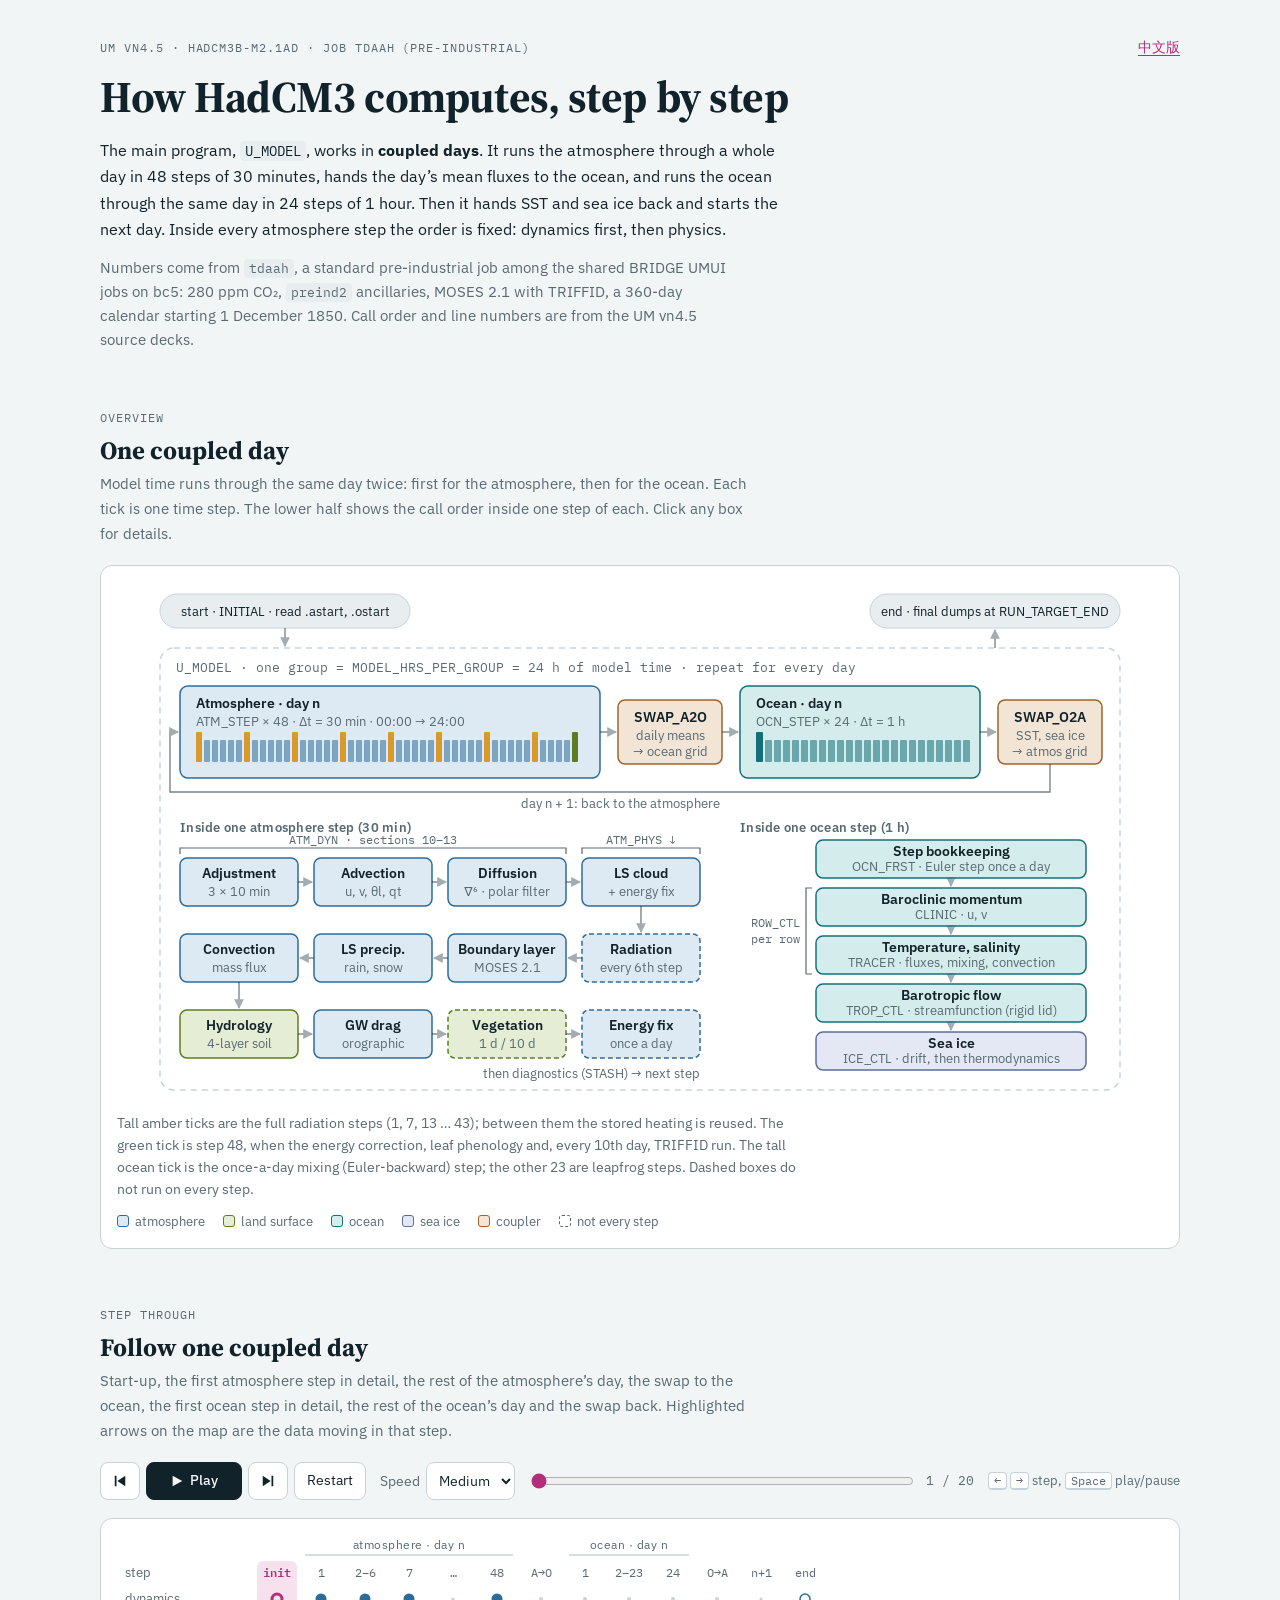
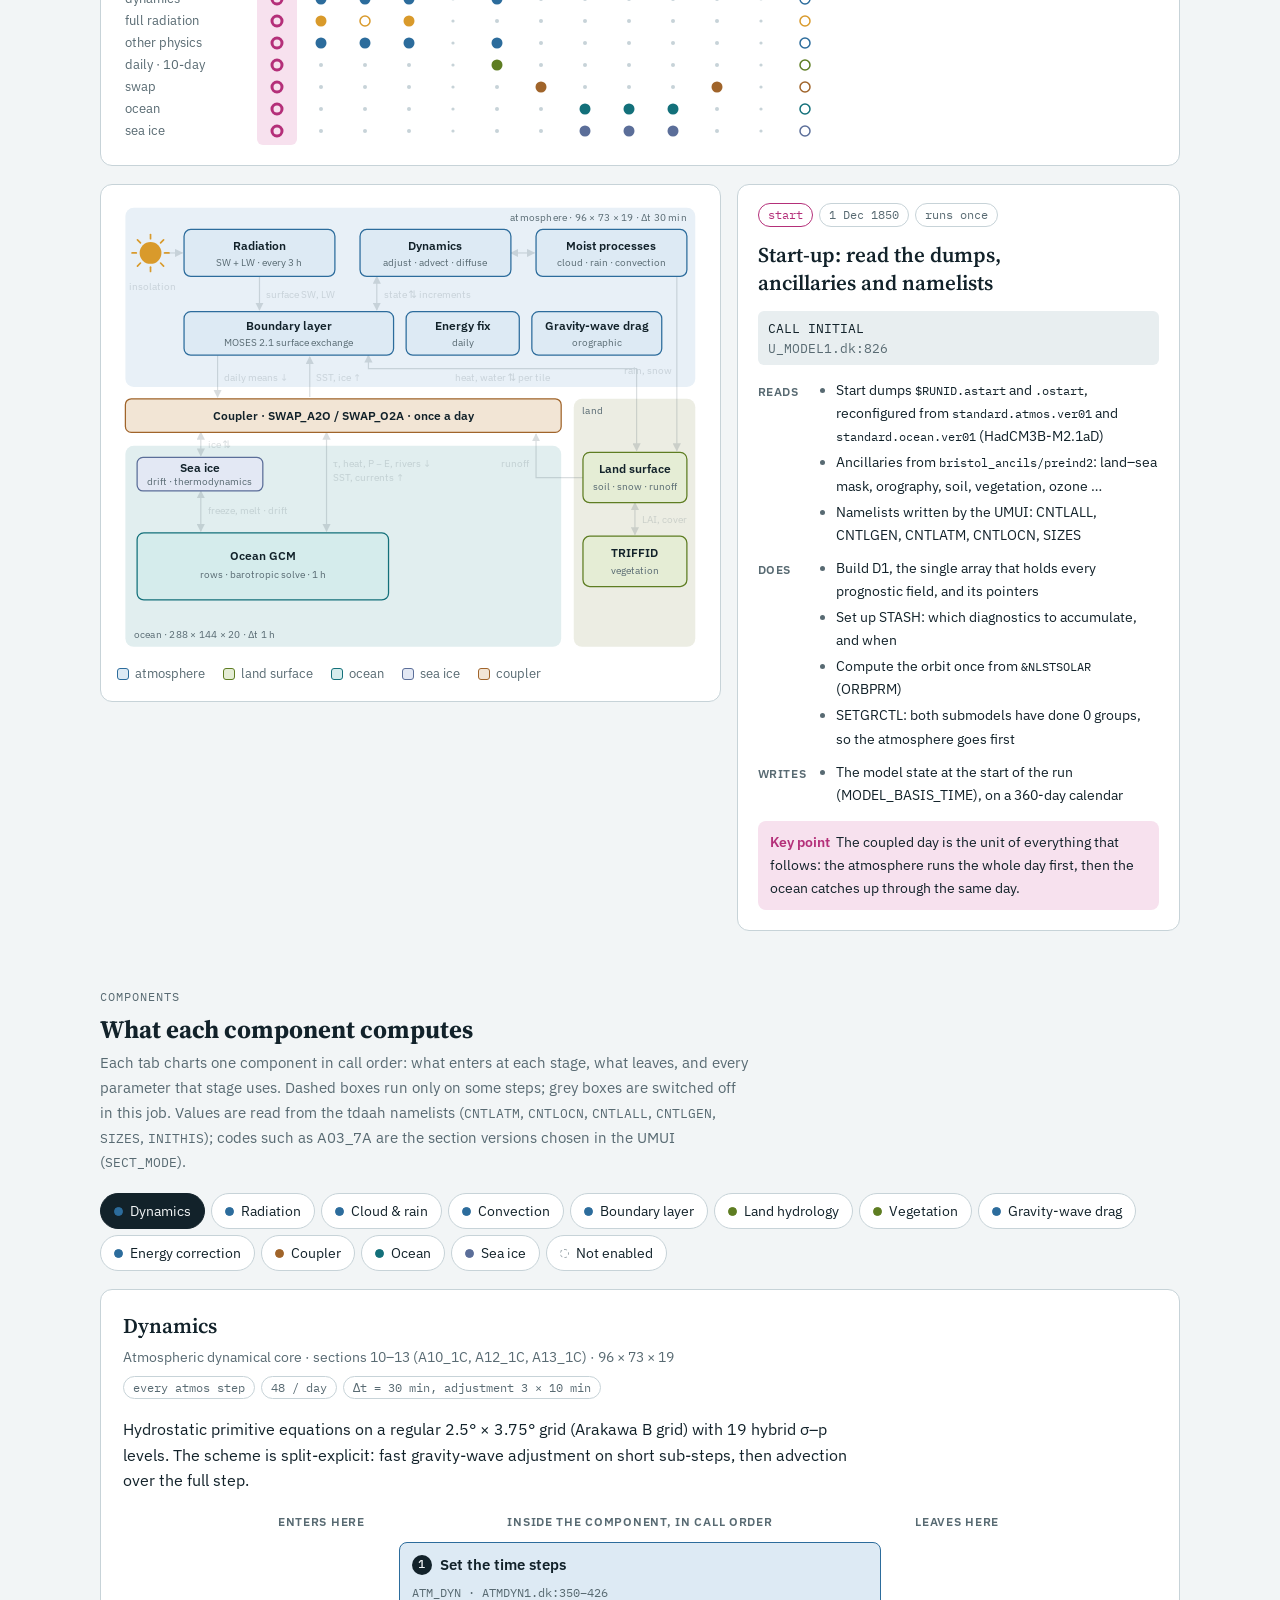
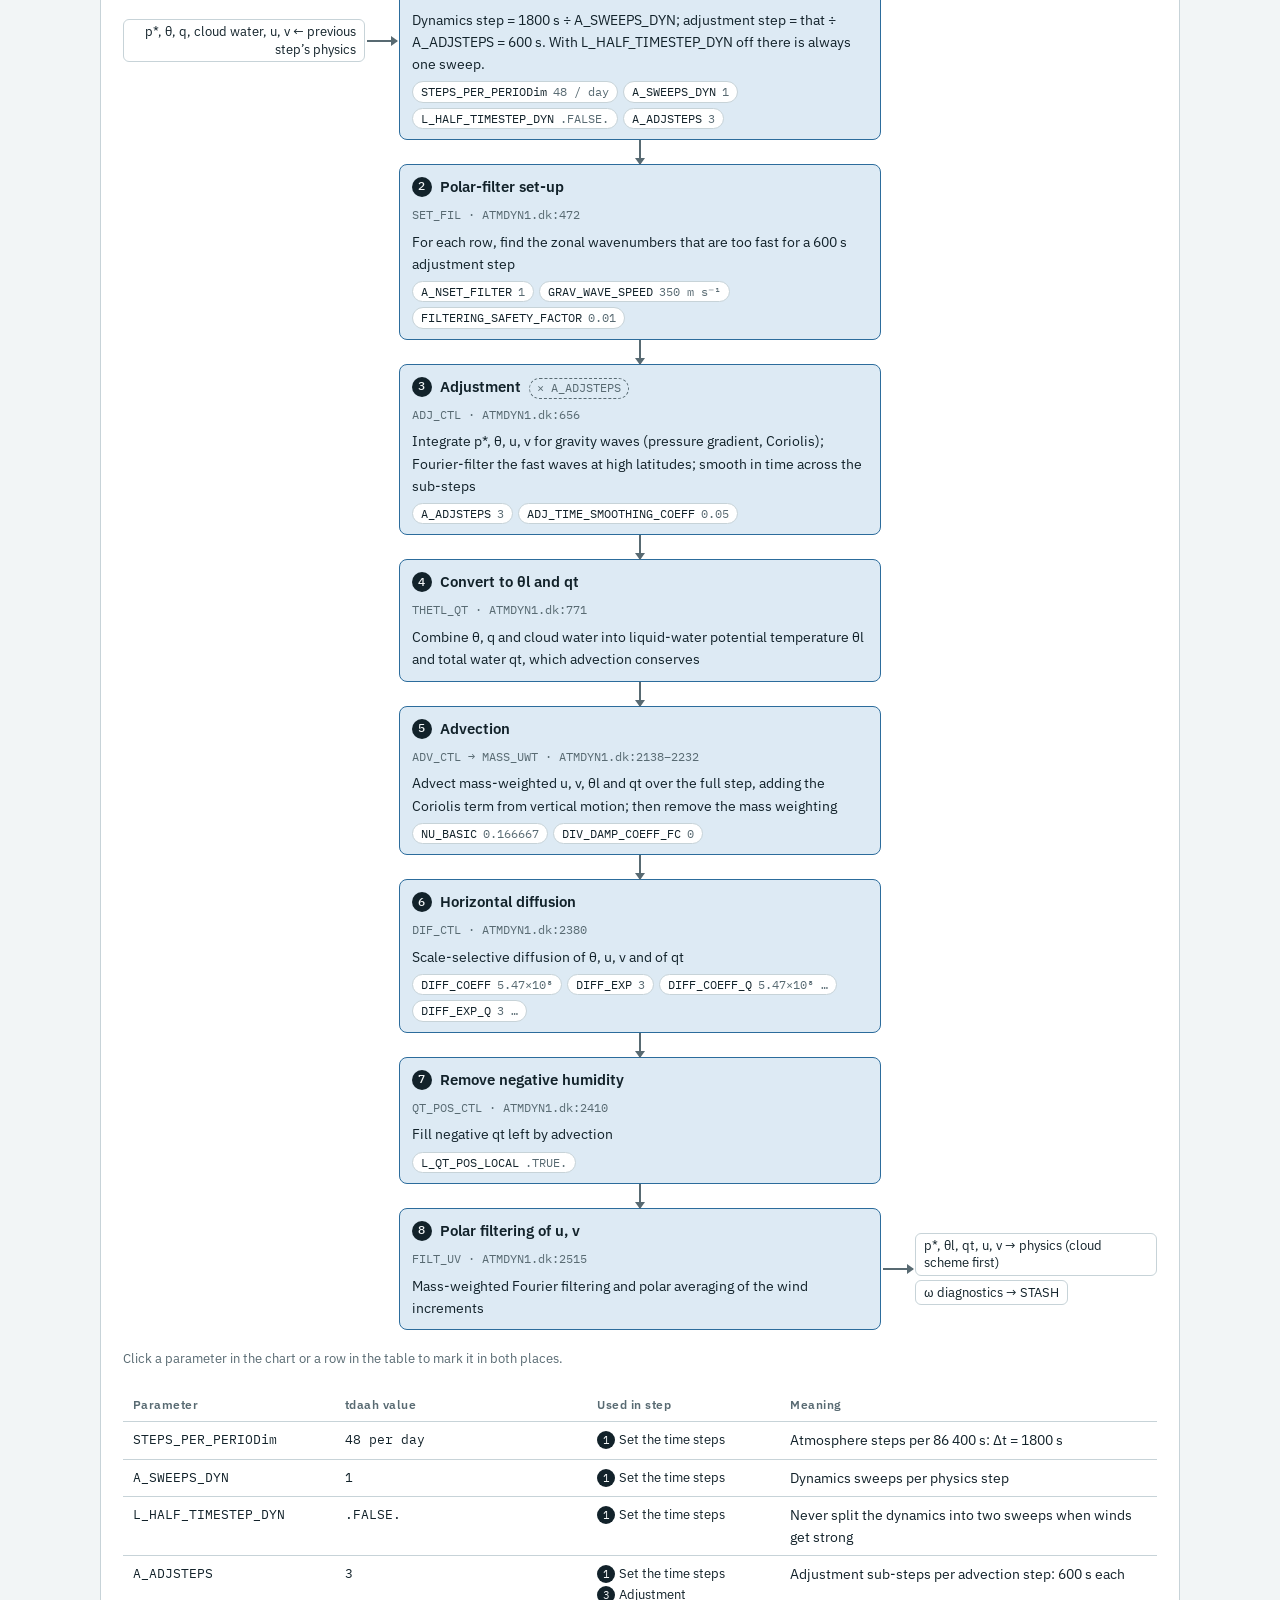
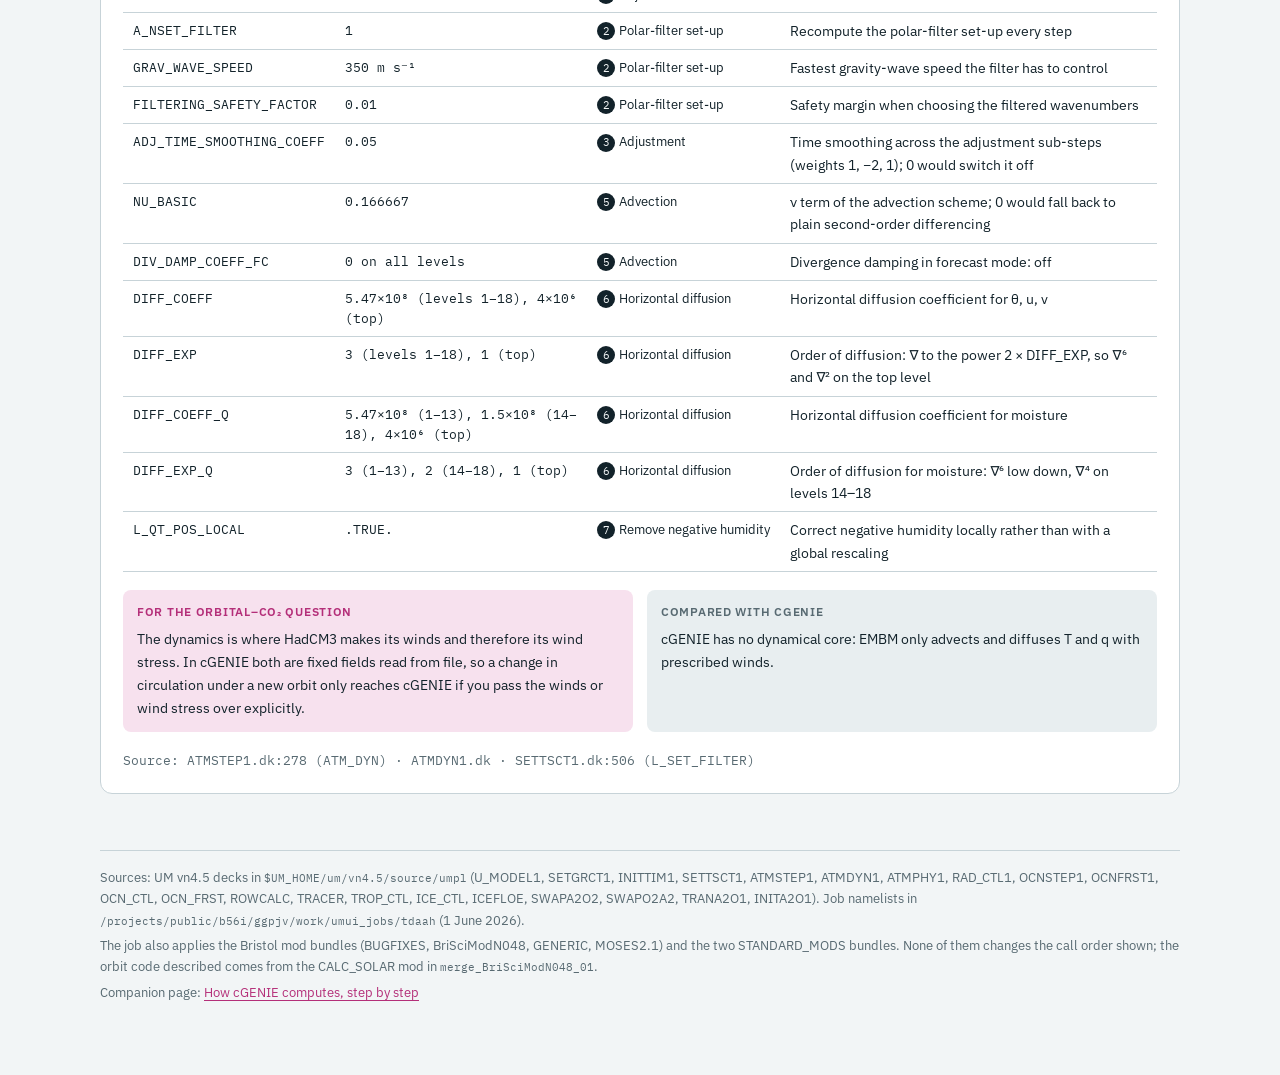
==== commit 9ee6350b: "Add per-component flowcharts with parameter usage Each component tab now shows its internal call ord" ====
--- a/HadCM3_timestep_walkthrough_en.html
+++ b/HadCM3_timestep_walkthrough_en.html
@@ -250,6 +250,67 @@
 .box.rel h4 { color: var(--signal); }
 .srcs { font-family: var(--font-mono); font-size: 12.5px; color: var(--muted); overflow-wrap: anywhere; }
 
+/* ---------- component flowcharts ---------- */
+.mflow { display: grid; min-width: 0; }
+.mf-head, .mf-row, .mf-conn { display: grid; grid-template-columns: minmax(0, 1fr) minmax(0, 1.75fr) minmax(0, 1fr); }
+.mf-head { font-size: 12px; font-weight: 600; letter-spacing: 0.06em; text-transform: uppercase; color: var(--muted); padding-bottom: 10px; }
+.mf-head span:first-child { text-align: right; padding-right: 34px; }
+.mf-head span:nth-child(2) { text-align: center; }
+.mf-head span:last-child { padding-left: 34px; }
+.mf-row { align-items: stretch; }
+.mf-in, .mf-out { display: flex; align-items: center; min-width: 0; }
+.mf-in { justify-content: flex-end; }
+.mf-pills { display: flex; flex-direction: column; gap: 4px; min-width: 0; }
+.mf-in .mf-pills { align-items: flex-end; text-align: right; }
+.mf-out .mf-pills { align-items: flex-start; }
+.mf-pill { font-size: 12.5px; line-height: 1.4; background: var(--surface); border: 1px solid var(--line); border-radius: 6px; padding: 3px 8px; max-width: 100%; overflow-wrap: anywhere; }
+.mf-arr { flex: 0 0 30px; height: 1.5px; background: var(--muted); position: relative; margin-inline: 2px; }
+.mf-arr::after { content: ""; position: absolute; right: -1px; top: 50%; transform: translateY(-50%); border-style: solid; border-width: 5px 0 5px 7px; border-color: transparent transparent transparent var(--muted); }
+.mf-node { border: 1.5px solid; border-radius: 8px; padding: 10px 12px; display: grid; gap: 6px; align-content: start; min-width: 0; }
+.mf-node.atm { background: var(--atm-soft); border-color: var(--atm); }
+.mf-node.ocn { background: var(--ocn-soft); border-color: var(--ocn); }
+.mf-node.ice { background: var(--ice-soft); border-color: var(--ice); }
+.mf-node.land { background: var(--land-soft); border-color: var(--land); }
+.mf-node.cpl { background: var(--cpl-soft); border-color: var(--cpl); }
+.mf-node.cond { border-style: dashed; }
+.mf-node.off { background: var(--surface); border-color: var(--off); border-style: dashed; }
+.mf-node.off .mf-t, .mf-node.off .mf-d { color: var(--muted); }
+.mf-top { display: flex; flex-wrap: wrap; align-items: baseline; gap: 4px 8px; }
+.mf-n { font-family: var(--font-mono); font-size: 11.5px; font-weight: 500; color: var(--bg); background: var(--ink); border-radius: 999px; min-width: 20px; height: 20px; padding: 0 6px; display: inline-flex; align-items: center; justify-content: center; align-self: center; }
+.mf-t { font-weight: 600; font-size: 14.5px; }
+.mf-tag { font-family: var(--font-mono); font-size: 11.5px; color: var(--muted); border: 1px dashed var(--muted); border-radius: 999px; padding: 0 7px; }
+.mf-r { font-family: var(--font-mono); font-size: 12px; color: var(--muted); overflow-wrap: anywhere; }
+.mf-d { font-size: 13.5px; margin: 0; }
+.mf-ps { display: flex; flex-wrap: wrap; gap: 5px; }
+.pc { font: inherit; font-family: var(--font-mono); font-size: 11.5px; line-height: 1.5; border: 1px solid var(--line); background: var(--surface); color: var(--ink); border-radius: 999px; padding: 1px 8px; cursor: pointer; display: inline-flex; gap: 6px; max-width: 100%; text-align: left; }
+.pc b { font-weight: 400; color: var(--muted); overflow-wrap: anywhere; }
+.pc:hover, .pc.hl, .pc.sel { border-color: var(--signal); background: var(--signal-soft); }
+.pc.sel b { color: var(--signal); }
+.pc:focus-visible { outline: 2px solid var(--signal); outline-offset: 2px; }
+.mf-conn > span { grid-column: 2; justify-self: center; width: 1.5px; height: 24px; background: var(--muted); position: relative; }
+.mf-conn > span::after { content: ""; position: absolute; left: 50%; bottom: -1px; transform: translateX(-50%); border-style: solid; border-width: 7px 5px 0 5px; border-color: var(--muted) transparent transparent transparent; }
+.mf-conn.nohead > span::after { display: none; }
+.mf-conn.short > span { height: 12px; }
+.mf-loop { position: relative; border: 1.5px dashed var(--muted); border-radius: 12px; }
+.mf-looplab { position: absolute; top: -10px; left: 14px; background: var(--surface); padding: 0 8px; font-family: var(--font-mono); font-size: 12px; color: var(--muted); max-width: calc(100% - 28px); }
+.mf-hint { font-size: 13px; color: var(--muted); }
+.ptab tr { cursor: pointer; }
+.ptab tr.hl td, .ptab tr.sel td { background: var(--signal-soft); }
+.ptab tr.sel td.k { color: var(--signal); }
+.ub { display: inline-flex; align-items: center; justify-content: center; min-width: 18px; height: 18px; padding: 0 5px; border-radius: 999px; background: var(--ink); color: var(--bg); font-family: var(--font-mono); font-size: 11px; margin-right: 4px; }
+td.u { font-size: 12.5px; }
+td.u span.ul { display: block; white-space: nowrap; }
+@media (max-width: 720px) {
+  .mf-head { display: none; }
+  .mf-row, .mf-conn { grid-template-columns: minmax(0, 1fr); }
+  .mf-conn > span { grid-column: 1; }
+  .mf-in, .mf-out { justify-content: flex-start; padding-block: 4px; }
+  .mf-in .mf-pills, .mf-out .mf-pills { align-items: flex-start; text-align: left; }
+  .mf-in { order: 0; } .mf-node { order: 1; } .mf-out { order: 2; }
+  .mf-arr { display: none; }
+  .mf-in .mf-pill::before, .mf-out .mf-pill::before { content: "↓ "; color: var(--muted); }
+}
+
 footer { color: var(--muted); font-size: 13px; display: grid; gap: 4px; border-top: 1px solid var(--line); padding-top: 16px; }
 footer .mono { overflow-wrap: anywhere; }
 
@@ -504,7 +565,7 @@
   <div class="sec-head">
     <div class="eyebrow">Components</div>
     <h2 id="h-mod">What each component computes</h2>
-    <p>Parameter values are read from the tdaah namelists (<code>CNTLATM</code>, <code>CNTLOCN</code>, <code>CNTLALL</code>, <code>CNTLGEN</code>, <code>SIZES</code>, <code>INITHIS</code>). Codes such as A03_7A are the section versions chosen in the UMUI (<code>SECT_MODE</code>).</p>
+    <p>Each tab charts one component in call order: what enters at each stage, what leaves, and every parameter that stage uses. Dashed boxes run only on some steps; grey boxes are switched off in this job. Values are read from the tdaah namelists (<code>CNTLATM</code>, <code>CNTLOCN</code>, <code>CNTLALL</code>, <code>CNTLGEN</code>, <code>SIZES</code>, <code>INITHIS</code>); codes such as A03_7A are the section versions chosen in the UMUI (<code>SECT_MODE</code>).</p>
   </div>
   <div class="tabs" role="tablist" aria-label="Components" id="tabs"></div>
   <div id="panels"></div>
@@ -600,9 +661,9 @@
     { cols:['a2-6'], rows:['dyn','rad','phys'], nodes:ATMOS, cur:['dyn','moist','bl','gwd','land'], edges:['e-dyn-moist','e-dyn-bl','e-bl-land','e-moist-land','e-rad-bl'], tab:'rad',
       chips:['atmos steps 2–6','00:30 → 03:00','no full radiation'],
       title:'Steps 2–6: everything except full radiation',
-      call:'ATM_STEP × 5, with L_SW_RADIATE = L_LW_RADIATE = .FALSE.', src:'SETTSCT1.dk:508–510 · RAD_CTL1.dk:1565–1660, 1787',
+      call:'ATM_STEP × 5, with L_SW_RADIATE = L_LW_RADIATE = .FALSE.', src:'SETTSCT1.dk:508–510 · ATMPHY1.dk:528 · CLDCTL1.dk:303–312, 750–990',
       in:['The SW and LW heating stored at step 1'],
-      calc:['Dynamics and all the other physics run exactly as on step 1','Shortwave heating is rescaled by the current solar zenith angle, so the diurnal cycle stays smooth; longwave heating is reapplied as stored'],
+      calc:['Dynamics and all the other physics run exactly as on step 1; RAD_CTL itself is skipped','Inside the cloud routine (CLD_CTL), the stored shortwave heating is rescaled by the current solar zenith angle, so the diurnal cycle stays smooth; longwave heating is reapplied as stored'],
       out:['Five more 30-minute steps'],
       note:'Full radiation is the most expensive part of the physics. Running it on every 6th step (A_SW_RADSTEP = A_LW_RADSTEP = 6) is the main saving.' },
 
@@ -706,144 +767,223 @@
       note:'A perturbation experiment, such as a new orbit, normally starts from a spun-up control dump and changes only <code>&amp;NLSTSOLAR</code> or CO2_MMR.' }
   ];
 
-  /* ---------------- components ---------------- */
+  /* ---------------- components ----------------
+     flow: the component's internal call order. Each stage: t title, r routine, at source line,
+     d what it does, p parameters used (keys of params), inn data entering, out data leaving,
+     cond when it runs (dashed box), off inactive in this job, fam colour override,
+     loop [label, n]: this stage and the next n − 1 repeat. params: [name, value, meaning, short value for the chip] */
   const MODS = [
-    { key:'dyn', fam:'atm', name:'Dynamics', full:'Atmospheric dynamical core · sections 10–13 (A10_1C, A12_1C, A13_1C)',
+    { key:'dyn', fam:'atm', name:'Dynamics', full:'Atmospheric dynamical core · sections 10–13 (A10_1C, A12_1C, A13_1C) · 96 × 73 × 19',
       freq:['every atmos step','48 / day','Δt = 30 min, adjustment 3 × 10 min'],
       lead:'Hydrostatic primitive equations on a regular 2.5° × 3.75° grid (Arakawa B grid) with 19 hybrid σ–p levels. The scheme is split-explicit: fast gravity-wave adjustment on short sub-steps, then advection over the full step.',
-      in:['p*, θ, q, cloud water, u, v as left by the previous step’s physics'],
-      calc:['ADJ_CTL: 3 adjustment steps for p*, θ, u, v (pressure gradient, Coriolis, gravity waves)','ADV_CTL: advect u, v, θ<sub>l</sub>, q<sub>t</sub>','DIF_CTL: horizontal diffusion, ∇⁶ on levels 1–18 and ∇² on the top level','QT_POS_CTL removes negative humidity; FILT_UV filters near the poles'],
-      out:['Updated p*, θ, q, u, v → physics','Vertical velocity diagnostics'],
-      params:[['ROW_LENGTH × P_ROWS','96 × 73','3.75° × 2.5° grid'],['P_LEVELS / Q_LEVELS','19 / 19','Hybrid σ–p levels; moisture on all of them'],['STEPS_PER_PERIODim','48 per 86 400 s','Atmosphere Δt = 1800 s'],['A_ADJSTEPS','3','Adjustment sub-steps per advection step (600 s each)'],['A_SWEEPS_DYN','1','Dynamics sweeps per physics step'],['DIFF_COEFF / DIFF_EXP','5.47×10⁸ / 3','Horizontal diffusion on levels 1–18; the operator is ∇ to the power 2 × DIFF_EXP'],['GRAV_WAVE_SPEED','350 m s⁻¹','Sets the latitudes and wavenumbers the polar filter removes'],['FILTERING_SAFETY_FACTOR','0.01','Safety margin of the polar filter']],
+      flow:[
+        { t:'Set the time steps', r:'ATM_DYN', at:'ATMDYN1.dk:350–426', d:'Dynamics step = 1800 s ÷ A_SWEEPS_DYN; adjustment step = that ÷ A_ADJSTEPS = 600 s. With L_HALF_TIMESTEP_DYN off there is always one sweep.', p:['STEPS_PER_PERIODim','A_SWEEPS_DYN','L_HALF_TIMESTEP_DYN','A_ADJSTEPS'], inn:['p*, θ, q, cloud water, u, v ← previous step’s physics'] },
+        { t:'Polar-filter set-up', r:'SET_FIL', at:'ATMDYN1.dk:472', d:'For each row, find the zonal wavenumbers that are too fast for a 600 s adjustment step', p:['A_NSET_FILTER','GRAV_WAVE_SPEED','FILTERING_SAFETY_FACTOR'] },
+        { t:'Adjustment', r:'ADJ_CTL', at:'ATMDYN1.dk:656', loop:'× A_ADJSTEPS', d:'Integrate p*, θ, u, v for gravity waves (pressure gradient, Coriolis); Fourier-filter the fast waves at high latitudes; smooth in time across the sub-steps', p:['A_ADJSTEPS','ADJ_TIME_SMOOTHING_COEFF'] },
+        { t:'Convert to θl and qt', r:'THETL_QT', at:'ATMDYN1.dk:771', d:'Combine θ, q and cloud water into liquid-water potential temperature θl and total water qt, which advection conserves' },
+        { t:'Advection', r:'ADV_CTL → MASS_UWT', at:'ATMDYN1.dk:2138–2232', d:'Advect mass-weighted u, v, θl and qt over the full step, adding the Coriolis term from vertical motion; then remove the mass weighting', p:['NU_BASIC','DIV_DAMP_COEFF_FC'] },
+        { t:'Horizontal diffusion', r:'DIF_CTL', at:'ATMDYN1.dk:2380', d:'Scale-selective diffusion of θ, u, v and of qt', p:['DIFF_COEFF','DIFF_EXP','DIFF_COEFF_Q','DIFF_EXP_Q'] },
+        { t:'Remove negative humidity', r:'QT_POS_CTL', at:'ATMDYN1.dk:2410', d:'Fill negative qt left by advection', p:['L_QT_POS_LOCAL'] },
+        { t:'Polar filtering of u, v', r:'FILT_UV', at:'ATMDYN1.dk:2515', d:'Mass-weighted Fourier filtering and polar averaging of the wind increments', out:['p*, θl, qt, u, v → physics (cloud scheme first)','ω diagnostics → STASH'] }
+      ],
+      params:[['STEPS_PER_PERIODim','48 per day','Atmosphere steps per 86 400 s: Δt = 1800 s','48 / day'],['A_SWEEPS_DYN','1','Dynamics sweeps per physics step'],['L_HALF_TIMESTEP_DYN','.FALSE.','Never split the dynamics into two sweeps when winds get strong'],['A_ADJSTEPS','3','Adjustment sub-steps per advection step: 600 s each'],['A_NSET_FILTER','1','Recompute the polar-filter set-up every step'],['GRAV_WAVE_SPEED','350 m s⁻¹','Fastest gravity-wave speed the filter has to control'],['FILTERING_SAFETY_FACTOR','0.01','Safety margin when choosing the filtered wavenumbers'],['ADJ_TIME_SMOOTHING_COEFF','0.05','Time smoothing across the adjustment sub-steps (weights 1, −2, 1); 0 would switch it off'],['NU_BASIC','0.166667','ν term of the advection scheme; 0 would fall back to plain second-order differencing'],['DIV_DAMP_COEFF_FC','0 on all levels','Divergence damping in forecast mode: off','0'],['DIFF_COEFF','5.47×10⁸ (levels 1–18), 4×10⁶ (top)','Horizontal diffusion coefficient for θ, u, v','5.47×10⁸'],['DIFF_EXP','3 (levels 1–18), 1 (top)','Order of diffusion: ∇ to the power 2 × DIFF_EXP, so ∇⁶ and ∇² on the top level','3'],['DIFF_COEFF_Q','5.47×10⁸ (1–13), 1.5×10⁸ (14–18), 4×10⁶ (top)','Horizontal diffusion coefficient for moisture','5.47×10⁸ …'],['DIFF_EXP_Q','3 (1–13), 2 (14–18), 1 (top)','Order of diffusion for moisture: ∇⁶ low down, ∇⁴ on levels 14–18','3 …'],['L_QT_POS_LOCAL','.TRUE.','Correct negative humidity locally rather than with a global rescaling']],
       rel:'The dynamics is where HadCM3 makes its winds and therefore its wind stress. In cGENIE both are fixed fields read from file, so a change in circulation under a new orbit only reaches cGENIE if you pass the winds or wind stress over explicitly.',
       had:'cGENIE has no dynamical core: EMBM only advects and diffuses T and q with prescribed winds.',
-      src:['ATMSTEP1.dk:278 (ATM_DYN)','ATMDYN1.dk:656 (ADJ_CTL), 2138 (ADV_CTL), 2380 (DIF_CTL), 2515 (FILT_UV)'] },
+      src:['ATMSTEP1.dk:278 (ATM_DYN)','ATMDYN1.dk','SETTSCT1.dk:506 (L_SET_FILTER)'] },
 
     { key:'rad', fam:'atm', name:'Radiation', full:'Edwards–Slingo two-stream radiation · sections 1–2 (A01_3A, A02_3A)',
       freq:['every 6 atmos steps','8 / day','Δt = 3 h'],
-      lead:'Full shortwave and longwave calculations on steps 1, 7, 13 … of each day. In between, the stored heating rates are reused: shortwave rescaled by the current solar zenith angle, longwave as it is.',
-      in:['Orbit (fixed for the run) → solar declination and Earth–Sun distance (SOLPOS); zenith angle at each point (SOLANG)','Temperature, humidity, large-scale and convective cloud','Fixed gas mixing ratios, ozone climatology, climatological aerosol','Surface albedo: sea, sea ice, MOSES land tiles, snow'],
-      calc:['6 shortwave and 8 longwave bands','Heating rate in every layer; surface and TOA fluxes','Store the increments for the next 5 steps'],
-      out:['Radiative heating → θ','Surface SW and LW → boundary layer; net and blue-band solar → coupler','TOA fluxes → energy correction'],
-      params:[['A_SW_RADSTEP / A_LW_RADSTEP','6 / 6','Full radiation every 6 steps (3 h)'],['H_SWBANDS / H_LWBANDS','6 / 8','Spectral bands'],['SC','1365 W m⁻²','Solar constant'],['CO2_MMR','4.25418×10⁻⁴','= 280 ppmv CO₂'],['CH4MMR','4.209×10⁻⁷','≈ 760 ppbv CH₄'],['N2OMMR','4.102×10⁻⁷','≈ 270 ppbv N₂O'],['L_SEC_VAR','.FALSE.','Orbit held fixed for the whole run'],['OZONE','qrclim.ozone_CMIP7clim','Ozone climatology (INITHIS)'],['L_CLIMAT_AEROSOL','.TRUE.','Climatological aerosol instead of a sulphur cycle']],
+      lead:'Full shortwave and longwave calculations on steps 1, 7, 13 … of each day. RAD_CTL is not called on the other steps: the cloud routine reads back the stored heating, rescales the shortwave part to the current sun angle and applies it again.',
+      flow:[
+        { t:'Is this a radiation step?', r:'SETTSCTL', at:'SETTSCT1.dk:508–510', d:'L_SW_RADIATE and L_LW_RADIATE are true when MOD(STEP − 1, 6) = 0: steps 1, 7, 13 … 43', p:['A_SW_RADSTEP','A_LW_RADSTEP'] },
+        { t:'Find the tropopause', r:'TROPIN', at:'RAD_CTL1.dk:757', cond:'radiation steps', d:'Locate the tropopause in each column' },
+        { t:'Sun position', r:'SOLPOS', at:'RAD_CTL1.dk:843', cond:'radiation steps', d:'Solar declination and Earth–Sun distance factor for today, from the orbit', p:['L_SEC_VAR'], inn:['Orbit e, γ, τ₀, sin(obliquity), set once at start-up from &NLSTSOLAR'] },
+        { t:'Zenith angle', r:'SOLANG', at:'RAD_CTL1.dk:886', cond:'radiation steps', d:'Mean cos(zenith angle) and sunlit fraction at every point over the next 3 hours', p:['A_SW_RADSTEP'] },
+        { t:'Surface albedo', r:'FTSA', at:'RAD_CTL1.dk:990–1026', cond:'radiation steps', d:'Albedo of open sea, of sea ice (from its surface temperature) and of snow', p:['ALPHAC','ALPHAM','DTICE'], inn:['Ice fraction, surface temperature, snow','Land albedo ← MOSES tiles'] },
+        { t:'Shortwave', r:'R2_SWRAD', at:'RAD_CTL1.dk:1399', cond:'radiation steps', d:'Edwards–Slingo two-stream scheme for all sunlit points', p:['H_SWBANDS','SC','CO2_MMR','O2MMR','L_CLIMAT_AEROSOL','A_SW_SEGMENTS'], inn:['T, q, large-scale and convective cloud','Ozone climatology (qrclim.ozone_CMIP7clim)'], out:['Surface net and blue-band SW → coupler (via STASH)'] },
+        { t:'Longwave', r:'R2_LWRAD', at:'RAD_CTL1.dk:1985', cond:'radiation steps', d:'Edwards–Slingo longwave with water vapour, CO₂, CH₄, N₂O and ozone', p:['H_LWBANDS','CO2_MMR','CH4MMR','N2OMMR','L_CLIMAT_AEROSOL','A_LW_SEGMENTS'], out:['Surface LW down → boundary layer'] },
+        { t:'Store and apply', r:'BUFFOUT · FLUX_DIAG', at:'RAD_CTL1.dk:1555–1660, 2120', cond:'radiation steps', d:'Save the heating for the next 5 steps (shortwave per unit sunlight) and apply it to θ, with shortwave rescaled to this 30-minute step’s sun angle', out:['Radiative heating → θ','Net radiative heating → energy correction'] },
+        { t:'Reuse on the other steps', r:'CLD_CTL §9.1, §9.4 → SOLPOS, SOLANG, RAD_MOSES', at:'CLDCTL1.dk:303–312, 750–990', cond:'other steps', d:'Read the stored heating back, rescale shortwave to this step’s zenith angle, reapply longwave unchanged; update the surface radiation of each MOSES tile', out:['Radiative heating → θ','Surface radiation per tile → boundary layer'] }
+      ],
+      params:[['A_SW_RADSTEP','6','Full shortwave every 6 steps (3 h)'],['A_LW_RADSTEP','6','Full longwave every 6 steps (3 h)'],['L_SEC_VAR','.FALSE.','Orbit fixed for the whole run (set once by ORBPRM)'],['ALPHAC','0.80','Albedo of cold sea ice'],['ALPHAM','0.50','Albedo of sea ice at the melting point'],['DTICE','10 K','Temperature range below melting over which sea-ice albedo goes from ALPHAC to ALPHAM'],['H_SWBANDS','6','Shortwave spectral bands'],['SC','1365 W m⁻²','Solar constant, scaled by the Earth–Sun distance factor'],['CO2_MMR','4.25418×10⁻⁴','CO₂ mass mixing ratio = 280 ppmv','280 ppm'],['O2MMR','0.2314','O₂ mass mixing ratio (shortwave)'],['L_CLIMAT_AEROSOL','.TRUE.','Climatological aerosol in both schemes'],['A_SW_SEGMENTS','4','Sunlit points split into chunks to save memory'],['H_LWBANDS','8','Longwave spectral bands'],['CH4MMR','4.209×10⁻⁷','≈ 760 ppbv CH₄','760 ppb'],['N2OMMR','4.102×10⁻⁷','≈ 270 ppbv N₂O','270 ppb'],['A_LW_SEGMENTS','4','Points split into chunks for the longwave']],
       rel:'The orbit acts only here, through insolation and sun angle. The Bristol CALC_SOLAR mod computes it once with ORBPRM (Berger 1978) from <code>&amp;NLSTSOLAR</code>, and ORB_ARRAY can override e, γ, τ₀ and sin(obliquity). CO₂ is the fixed CO2_MMR: a forcing in HadCM3, never a response.',
       had:'cGENIE replaces all of this with insolation × (1 − albedo) and an outgoing-longwave formula with a ln(CO₂) term.',
-      src:['ATMPHY1.dk:591 (RAD_CTL)','RAD_CTL1.dk:1565–1660 (SW rescaling), 1787 (LW reuse)','SETTSCT1.dk:508–510','merge_BriSciModN048_01: CALC_SOLAR (SOLPOS, ORBPRM)'] },
+      src:['ATMPHY1.dk:528–591 (RAD_CTL only on radiation steps)','RAD_CTL1.dk','CLDCTL1.dk:303–312, 750–990','merge_BriSciModN048_01: CALC_SOLAR (SOLPOS, ORBPRM)'] },
 
     { key:'cloud', fam:'atm', name:'Cloud & rain', full:'Large-scale cloud and precipitation · sections 9 and 4 (A09_1A, A04_2E)',
       freq:['every atmos step','48 / day','Δt = 30 min'],
-      lead:'Cloud is diagnosed afresh on every step from total water and a critical relative humidity. Large-scale precipitation then turns part of the cloud water into rain or snow.',
-      in:['q<sub>t</sub> and θ<sub>l</sub> after the dynamics','The RHcrit profile'],
-      calc:['CLD_CTL: cloud fraction and liquid and ice water, assuming a sub-grid humidity spread set by RHcrit','Liquid and ice split by temperature; there is no prognostic cloud ice','LSPP_CTL: autoconversion above a cloud-water threshold, ice fall-out, evaporation of falling rain'],
-      out:['Cloud amount and water → radiation','Large-scale rain and snow → land hydrology and coupler','Latent heating → θ'],
-      params:[['RHCRIT','0.95, 0.90, 0.85, then 0.70','Critical relative humidity: levels 1–3, then level 4 upward'],['CW_SEA / CW_LAND','5.0×10⁻⁵ / 2.0×10⁻⁴','Cloud-water threshold for autoconversion, sea / land'],['L_LSPICE','.FALSE.','No prognostic cloud ice'],['L_CLD_AREA','.FALSE.','No separate area cloud fraction']],
+      lead:'Cloud is diagnosed afresh on every step from total water and a critical relative humidity; large-scale precipitation then turns part of the cloud water into rain or snow. On steps without full radiation, the cloud routine also puts back the stored radiative heating.',
+      flow:[
+        { t:'Read stored radiation', r:'CLD_CTL §9.1', at:'CLDCTL1.dk:303–312', cond:'steps without full radiation', d:'Read back the heating saved at the last radiation step' },
+        { t:'Cloud fraction and condensate', r:'GLUE_CLD → LS_CLD', at:'CLDCTL1.dk:316–347', d:'Split qt and θl into q, θ, cloud liquid and cloud ice, assuming a sub-grid spread of humidity whose width is set by RHcrit', p:['L_RHCPT','RHCRIT','L_CLD_AREA','L_LSPICE'], inn:['θl, qt ← dynamics'], out:['Cloud fraction, liquid and ice water → radiation'] },
+        { t:'Reapply radiation', r:'CLD_CTL §9.4', at:'CLDCTL1.dk:750–990', cond:'steps without full radiation', d:'Add the stored heating, with shortwave rescaled to this step’s sun angle (see Radiation)', out:['Radiative heating → θ'] },
+        { t:'Large-scale precipitation', r:'LSPP_CTL → GLUE_LSPP', at:'LSPP_CT1.dk:221', d:'From the top down: ice fall-out, autoconversion of cloud liquid above a threshold, evaporation of falling rain and snow below cloud', p:['CW_SEA','CW_LAND','RHCRIT'], out:['LS rain and snow → land hydrology and coupler','Latent heat of LS precipitation → energy correction'] }
+      ],
+      params:[['L_RHCPT','.FALSE.','RHcrit is not diagnosed: the fixed RHCRIT profile is used'],['RHCRIT','0.95, 0.90, 0.85, then 0.70','Critical relative humidity: levels 1–3, then from level 4 up','0.95 … 0.70'],['L_CLD_AREA','.FALSE.','No separate area cloud fraction'],['L_LSPICE','.FALSE.','No prognostic cloud ice: the liquid/ice split follows temperature'],['CW_SEA','5.0×10⁻⁵','Cloud-water threshold for autoconversion over sea'],['CW_LAND','2.0×10⁻⁴','Cloud-water threshold over land: higher, because more aerosol makes smaller droplets']],
       rel:'Clouds respond to an orbital change in HadCM3 and alter the surface energy budget. cGENIE has no clouds, so their effect can only reach it through the HadCM3 fields you prescribe.',
       had:'EMBM removes any humidity above a fixed fraction of saturation as precipitation; there are no clouds and no cloud radiative effect.',
-      src:['ATMPHY1.dk:420 (CLD_CTL), 828 (LSPP_CTL)'] },
+      src:['ATMPHY1.dk:420 (CLD_CTL), 828 (LSPP_CTL)','CLDCTL1.dk','LSPP_CT1.dk'] },
 
     { key:'conv', fam:'atm', name:'Convection', full:'Mass-flux convection · section 5 (A05_3C)',
       freq:['every atmos step','48 / day','A_CONV_STEP = 1'],
-      lead:'A bulk mass-flux scheme (Gregory and Rowntree 1990) with downdraughts and convective momentum transport, called on every step in every column.',
-      in:['Temperature and humidity after the boundary layer and large-scale precipitation','Boundary-layer T and q fluctuations, used to start parcels'],
-      calc:['Test parcel buoyancy from the lowest levels','Updraught entrainment and detrainment, downdraught, precipitation','Convective transport of momentum (L_MOM)'],
-      out:['Heating, drying and momentum increments','Convective rain and snow → hydrology and coupler','Convective cloud amount, base and top → radiation'],
-      params:[['A_CONV_STEP','1','Called on every step'],['L_MOM','.TRUE.','Convective momentum transport'],['L_CAPE','.FALSE.','No CAPE closure'],['L_3D_CCA','.FALSE.','Convective cloud as one amount per column'],['ANVIL_FACTOR / TOWER_FACTOR','0.0 / 0.0','No anvil shape for convective cloud']],
+      lead:'A bulk mass-flux scheme (Gregory and Rowntree 1990) with downdraughts and convective momentum transport. It runs on every step and works up each column one level at a time.',
+      flow:[
+        { t:'Is convection due?', r:'SETTSCTL', at:'SETTSCT1.dk:512', d:'L_CONVECT = MOD(STEP − 1, A_CONV_STEP) = 0', p:['A_CONV_STEP'] },
+        { t:'Split into segments', r:'CONV_CTL → GLUE_CONV', at:'CONV_CT1.dk:585', d:'Process the columns in chunks', p:['A_CONVECT_SEGMENTS'], inn:['T, q, u, v after the boundary layer and LS precipitation','T₁, q₁ fluctuations ← boundary layer'] },
+        { t:'Set up the column', r:'CONVECT: QSAT, FLAG_WET', at:'CONVEC3C.dk:633–664', d:'Saturation humidity on every level; whether condensate forms as water or ice; initial parcel momentum', p:['L_MOM'] },
+        { t:'Initiation test', r:'LAYER_CN · DQS_DTH', at:'CONVEC3C.dk:797–907', loop:['for each level k, from the surface up', 4], d:'Entrainment and detrainment rates; start a parcel where the layer from k to k + 1 is unstable enough' },
+        { t:'Lift the parcel', r:'LIFT_PAR', at:'CONVEC3C.dk:1198–1434', d:'Lift from k to k + 1 with entrainment and test its buoyancy; points that are no longer buoyant detrain', p:['L_MOM'] },
+        { t:'Cloud and its effect', r:'CONVEC2', at:'CONVEC3C.dk:1809', d:'Condensation and precipitation, convective cloud water, forced detrainment; mass-flux increments to θ, q, u and v', p:['MPARWTR','UD_FACTOR','L_CCW','L_MOM'] },
+        { t:'Closure and downdraught', r:'DD_CALL', at:'CONVEC3C.dk:1990–2098', d:'For clouds that stop at this level: fix the cloud-base mass flux, then run the downdraught and evaporate falling precipitation', p:['L_CAPE','L_PHASE_LIM'] },
+        { t:'Energy balance', r:'COR_ENGY', at:'CONVEC3C.dk:2190', d:'Correct temperatures so the column conserves moist static energy' },
+        { t:'3-D convective cloud', r:'CALC_3D_CCA', at:'CONVEC3C.dk:2194', off:true, cond:'off: L_3D_CCA = .FALSE.', d:'Would spread convective cloud over levels with anvil and tower shapes; here it is one amount per column', p:['L_3D_CCA','ANVIL_FACTOR','TOWER_FACTOR'] },
+        { t:'Apply the increments', r:'CONV_CTL', at:'CONV_CT1.dk:659–1193', d:'Add θ and q increments, move u and v increments to wind points, sum rain and snow', out:['Convective rain and snow → hydrology, coupler','Latent heat → energy correction','Convective cloud amount, base, top → radiation'] }
+      ],
+      params:[['A_CONV_STEP','1','Convection every A_CONV_STEP steps: every step here'],['A_CONVECT_SEGMENTS','3','Columns processed in chunks to save memory'],['L_MOM','.TRUE.','Carry momentum in the parcel: convective momentum transport'],['MPARWTR','1.0×10⁻³','Convective cloud water kept in each layer (kg kg⁻¹); the excess falls as precipitation'],['UD_FACTOR','1.0','Updraught factor in the convective water path seen by radiation; only used if L_CCW'],['L_CCW','.FALSE.','Precipitation not included in that water path'],['L_CAPE','.FALSE.','No CAPE closure'],['L_PHASE_LIM','.TRUE.','Limit melting and freezing of precipitation in the downdraught so latent heat cannot push the temperature across 0 °C'],['L_3D_CCA','.FALSE.','Convective cloud as one amount per column'],['ANVIL_FACTOR','0.0','Anvil part of 3-D convective cloud (only with L_3D_CCA)'],['TOWER_FACTOR','0.0','Tower part of 3-D convective cloud (only with L_3D_CCA)']],
       rel:'Tropical convection decides where and how much it rains. When an orbit shifts the monsoons, this is where HadCM3’s rainfall and runoff response is made.',
       had:'EMBM has no convection scheme.',
-      src:['ATMPHY1.dk:973 (CONV_CTL)'] },
+      src:['ATMPHY1.dk:973 (CONV_CTL)','CONVEC3C.dk (CONVECT)'] },
 
     { key:'bl', fam:'atm', name:'Boundary layer', full:'Boundary layer and surface exchange · section 3 (A03_7A, MOSES 2.1)',
       freq:['every atmos step','48 / day','Δt = 30 min'],
-      lead:'MOSES 2.1 solves the surface energy balance separately on 9 surface types in each land box. A first-order turbulence scheme then mixes heat, moisture and momentum through the lowest 5 levels.',
-      in:['Surface radiation and near-surface T, q, u, v','Land: tile fractions from TRIFFID, soil moisture and temperature, snow','Sea and sea ice: SST, ice fraction and depth from the last swap'],
-      calc:['Exchange coefficients and surface fluxes on each tile; photosynthesis and respiration on the 5 plant tiles','Sea-ice surface energy balance: surface temperature, top melt, conduction through the ice','Turbulent mixing through BL_LEVELS = 5 levels'],
-      out:['Sensible and latent heat, evaporation, wind stress','Snowmelt, canopy and soil evaporation → hydrology','Plant carbon fluxes → TRIFFID','Daily-mean τ, heat and water fluxes → coupler'],
-      params:[['LMOSES / A03_7A','.TRUE. / MOSES 2.1','Tiled land-surface exchange'],['surface types','5 + 4','Broadleaf tree, needleleaf tree, C3 grass, C4 grass, shrub; urban, inland water, bare soil, land ice'],['BL_LEVELS','5','Levels with turbulent mixing'],['L_Z0_OROG','.TRUE.','Orographic roughness length'],['SOILTYPE','qrparm.soil.MOSES2','Soil ancillary (preind2)']],
+      lead:'MOSES 2.1 solves the surface energy balance separately on 9 surface types in each land box: broadleaf and needleleaf trees, C3 and C4 grass, shrubs, urban, inland water, bare soil and ice. A first-order turbulence scheme mixes heat, moisture and momentum through the lowest 5 levels, solved implicitly together with the surface.',
+      flow:[
+        { t:'Tile lists', r:'BL_INTCT → TILEPTS', at:'BL_IC7A.dk:667', d:'List the land points of each surface type from the current fractions', p:['LMOSES'], inn:['Surface-type fractions ← TRIFFID'] },
+        { t:'Plant physiology', r:'PHYSIOL', at:'BL_IC7A.dk:686', d:'Stomatal conductance, photosynthesis and respiration of the 5 plant types', p:['CO2_MMR','L_CO2_INTERACTIVE'], inn:['Photosynthetically active radiation ← radiation','Soil moisture ← hydrology'], out:['NPP and respiration → TRIFFID accumulators'] },
+        { t:'Surface exchange', r:'BDY_LAYR → SF_EXCH', at:'BDYLYR7A.dk:770', d:'Roughness, bulk Richardson number, exchange coefficients and explicit fluxes for sea, sea ice and each land tile', p:['L_Z0_OROG'], inn:['SST, ice fraction, ice depth ← coupler (last swap)','Surface SW and LW ← radiation'] },
+        { t:'Mixing coefficients', r:'KMKH', at:'BDYLYR7A.dk:825', d:'Turbulent diffusivities for momentum and heat on the lowest levels', p:['BL_LEVELS'] },
+        { t:'Implicit solve for T and q', r:'EX_FLUX_TQ → IM_CAL_TQ', at:'BDYLYR7A.dk:917–970', d:'Explicit fluxes, then an implicit solution that couples the surface and the boundary-layer levels', p:['BL_LEVELS'] },
+        { t:'Sea-ice heat flux', r:'SICE_HTF', at:'BDYLYR7A.dk:1010', d:'Conduction through the ice from the ice surface temperature and the ice depth', out:['Conductive and top-melt heat flux → coupler'] },
+        { t:'Evaporation limits', r:'SF_EVAP', at:'BDYLYR7A.dk:1061', d:'Take evaporation from canopy, soil, lakes and snow, limited by the water available' },
+        { t:'Snowmelt', r:'SF_MELT', at:'BDYLYR7A.dk:1075', d:'Melt snow on tiles whose surface reaches 0 °C', out:['Snowmelt, sublimation, evaporation → hydrology'] },
+        { t:'Winds and stress', r:'IM_CAL_UV', at:'BDYLYR7A.dk:1166', d:'Implicit solution for u and v; surface wind stress', out:['τ, sensible and latent heat, evaporation → coupler (daily mean)','Surface sensible heat → energy correction'] }
+      ],
+      params:[['LMOSES','.TRUE.','MOSES land surface; section version A03_7A is MOSES 2.1 with tiles'],['CO2_MMR','4.25418×10⁻⁴','CO₂ seen by photosynthesis: the same fixed 280 ppm','280 ppm'],['L_CO2_INTERACTIVE','.FALSE.','Use the fixed CO2_MMR rather than a 3-D CO₂ field'],['L_Z0_OROG','.TRUE.','Add an orographic roughness length from the sub-grid orography'],['BL_LEVELS','5','Levels with turbulent mixing']],
       rel:'The wind stress and surface heat and water fluxes that reach the ocean are made here and averaged over the day. They are the HadCM3 quantities closest to what cGENIE’s ocean needs as boundary conditions.',
       had:'cGENIE’s surflux does this with bulk formulas on one surface type per cell, once per ocean step.',
-      src:['ATMPHY1.dk:687 (BL_CTL)'] },
+      src:['ATMPHY1.dk:687 (BL_CTL)','BL_IC7A.dk','BDYLYR7A.dk'] },
 
     { key:'hydro', fam:'land', name:'Land hydrology', full:'Soil, snow and runoff · section 8 (A08_7A, MOSES 2.1)',
       freq:['every atmos step','48 / day','Δt = 30 min'],
       lead:'Rain and snow reach the land here: canopy interception, snowpack, infiltration, a 4-layer soil, and runoff that goes to the ocean once a day.',
-      in:['Large-scale and convective rain and snow','Evaporation, sublimation and snowmelt from the boundary layer'],
-      calc:['Canopy water and throughfall','Snow mass and melt','Soil water and temperature in 4 layers; surface and sub-surface (fast and slow) runoff'],
-      out:['Soil moisture → next step’s evaporation','Fast and slow runoff → coupler → river-outflow points'],
-      params:[['SM_LEVELS / ST_LEVELS','4 / 4','Soil moisture and soil temperature layers'],['SMCSNOWD','qrclim.smow','Initial soil moisture and snow'],['DSOILTMP','qrclim.slt.MOSES','Deep soil temperature'],['L_VEG_FRACS','.TRUE.','Hydrology uses the vegetation fractions']],
+      flow:[
+        { t:'Soil thermal conductivity', r:'HYD_INTCTL → HYDROL → HEAT_CON', at:'HYDR_CT1.dk:321 · HYDROL7A.dk:210', d:'From the water and ice content of each soil layer', p:['ST_LEVELS'] },
+        { t:'Snow', r:'SFSNOW', at:'HYDROL7A.dk:215', d:'Add snowfall, remove melt and sublimation, update the snow mass', inn:['Snowfall (LS + convective) ← precipitation','Snowmelt, sublimation ← boundary layer'] },
+        { t:'Canopy and surface runoff', r:'SURF_HYD', at:'HYDROL7A.dk:244', d:'Interception and throughfall on each tile; water the soil cannot take runs off', p:['L_VEG_FRACS'], inn:['Rain (LS + convective) ← precipitation'], out:['Fast (surface) runoff → coupler'] },
+        { t:'Soil water', r:'SOIL_HYD', at:'HYDROL7A.dk:254', d:'Flow between the layers, extraction by roots, drainage out of the bottom layer', p:['SM_LEVELS'], inn:['Transpiration and soil evaporation ← boundary layer'], out:['Slow (sub-surface) runoff → coupler'] },
+        { t:'Soil temperature', r:'SOIL_HTC · ICE_HTC on land ice', at:'HYDROL7A.dk:263–273', d:'Heat conduction through the soil layers', p:['ST_LEVELS'], inn:['Surface heat flux ← boundary layer'] },
+        { t:'Soil moisture totals', r:'SOILMC', at:'HYDROL7A.dk:286', d:'Column soil moisture', out:['Soil moisture → next step’s evaporation and photosynthesis'] }
+      ],
+      params:[['L_VEG_FRACS','.TRUE.','Hydrology done per tile, using the vegetation fractions'],['SM_LEVELS','4','Soil moisture layers'],['ST_LEVELS','4','Soil temperature layers']],
       rel:'Runoff carries the land’s share of the freshwater budget to the ocean. In cGENIE, ROKGEM sends weathering products down the rivers; HadCM3 sends only water.',
       had:'Without ENTS, cGENIE stores no water on land: precipitation over land goes straight to the coast as runoff.',
-      src:['ATMPHY1.dk:1047 (HYDR_CTL)'] },
+      src:['ATMPHY1.dk:1047 (HYDR_CTL)','HYDROL7A.dk'] },
 
     { key:'veg', fam:'land', name:'Vegetation', full:'TRIFFID dynamic vegetation and leaf phenology · section 19 (A19_2A)',
       freq:['phenology daily','TRIFFID every 10 days','on atmos step 48'],
       lead:'Phenology updates leaf area once a day. Every 10 days TRIFFID updates vegetation carbon and the cover of the 5 plant types, which changes the MOSES tiles and so their albedo and roughness.',
-      in:['Photosynthesis, respiration and leaf turnover accumulated by the boundary layer','Disturbance ancillary (none in this PI job)'],
-      calc:['Phenology: leaf area from temperature-dependent leaf turnover','TRIFFID: carbon balance of each plant type, competition for space (Lotka–Volterra), soil carbon'],
-      out:['Leaf area and canopy height → MOSES tiles','New vegetation fractions every 10 days'],
-      params:[['L_TRIFFID','.TRUE.','Dynamic vegetation on'],['TRIFFID_PERIOD','10 days','How often TRIFFID runs'],['L_PHENOL / PHENOL_PERIOD','.TRUE. / 1 day','Leaf phenology'],['L_TRIF_EQ','.FALSE.','Dynamic, not equilibrium, mode'],['VEGINIT / FRACINIT','qrfrac.pft / qrfrac.type','Initial plant-type and surface-type fractions'],['DISTURB','qrfrac.disturb.nodisturb','No agricultural disturbance']],
+      flow:[
+        { t:'Count steps', r:'ATM_PHYS', at:'ATMPHY1.dk:1229', d:'Add one to the count of steps since the last TRIFFID call' },
+        { t:'Leaf phenology', r:'VEG_CTL → VEG → PHENOL', at:'VEG2A.dk:324–344', cond:'every PHENOL_PERIOD', d:'Leaf turnover from temperature; update the leaf area of each plant type', p:['L_PHENOL','PHENOL_PERIOD'], inn:['Leaf turnover accumulated over the day ← boundary layer'] },
+        { t:'Mean fluxes', r:'VEG', at:'VEG2A.dk:375–410', cond:'every TRIFFID_PERIOD', d:'Turn the accumulated NPP, plant and soil respiration and leaf turnover into mean rates over the period', p:['L_TRIFFID','TRIFFID_PERIOD'], inn:['NPP, plant and soil respiration ← boundary-layer accumulators'] },
+        { t:'Disturbance', r:'VEG', at:'VEG2A.dk:422', cond:'every TRIFFID_PERIOD', d:'Agricultural disturbance rate from the disturbed fraction: zero in this PI job', inn:['Disturbed fraction ← qrfrac.disturb.nodisturb'] },
+        { t:'TRIFFID', r:'TRIFFID', at:'VEG2A.dk:457', cond:'every TRIFFID_PERIOD', d:'Carbon balance of each plant type, competition for space (Lotka–Volterra), litter into soil carbon', p:['L_TRIF_EQ'], out:['New fractions of the 5 plant types and bare soil'] },
+        { t:'Update tiles', r:'TILEPTS', at:'VEG2A.dk:469', cond:'every TRIFFID_PERIOD', d:'Rebuild the tile lists and reset the accumulators' },
+        { t:'Surface parameters', r:'SPARM', at:'VEG2A.dk:508', d:'Albedo, roughness and canopy water capacity of each tile from leaf area and canopy height', out:['Tile parameters, leaf area, canopy height → boundary layer and hydrology'] }
+      ],
+      params:[['L_PHENOL','.TRUE.','Interactive leaf phenology'],['PHENOL_PERIOD','1 day','Phenology every 48 steps'],['L_TRIFFID','.TRUE.','Dynamic vegetation'],['TRIFFID_PERIOD','10 days','TRIFFID every 480 steps; fluxes are averaged over this period'],['L_TRIF_EQ','.FALSE.','Dynamic, not equilibrium, time stepping']],
       rel:'Vegetation responds to the orbital climate and feeds back on albedo and evaporation. Its carbon never reaches the atmosphere: CO₂ stays at CO2_MMR because L_CO2_INTERACTIVE = .FALSE.',
       had:'cGENIE’s ENTS is the equivalent; it is off in the CBSR configuration, which then has no vegetation at all.',
-      src:['ATMPHY1.dk:1222–1251 (VEG_CTL)','merge_MOSES2.1_01, ABX5F406 (TRIFFID step counter)'] },
+      src:['ATMPHY1.dk:1222–1251 (VEG_CTL)','VEG2A.dk','merge_MOSES2.1_01, ABX5F406 (TRIFFID step counter)'] },
 
     { key:'gwd', fam:'atm', name:'Gravity-wave drag', full:'Orographic gravity-wave drag · section 6 (A06_3A)',
       freq:['every atmos step','48 / day','Δt = 30 min'],
-      lead:'Sub-grid mountains launch gravity waves that break aloft and slow the flow. The scheme also has a lee-wave component.',
-      in:['u, v and θ profiles','Sub-grid orography statistics from the orography ancillary'],
-      calc:['Surface stress from the sub-grid orography','Deposit the stress where the waves saturate, from level START_LEVEL_GWDRAG = 3 upward'],
-      out:['u and v increments'],
-      params:[['KAY_GWAVE','2.0×10⁴','Surface stress constant'],['KAY_LEE_GWAVE','3.0×10⁵','Lee-wave stress constant'],['START_LEVEL_GWDRAG','3','Lowest level that receives drag'],['OROG','qrparm.orog','Orography ancillary (preind2)']],
+      lead:'Sub-grid mountains launch gravity waves that break aloft and slow the flow. The scheme also includes hydraulic-jump and trapped lee-wave drag near the surface.',
+      flow:[
+        { t:'Surface stress', r:'GWAV_CTL → GWAVE → GW_SURF', at:'GWAV_CT1.dk:326 · GWAVE3A.dk:319', d:'Stress from the low-level wind and stability and from the sub-grid orography (standard deviation and anisotropy)', p:['KAY_GWAVE'], inn:['u, v, θ profiles','Sub-grid orography ← qrparm.orog'] },
+        { t:'Vertical distribution', r:'GW_VERT', at:'GWAVE3A.dk:330', d:'Deposit the stress where the wave saturates, testing from START_LEVEL_GWDRAG upward; add hydraulic-jump and trapped lee-wave drag', p:['START_LEVEL_GWDRAG','KAY_LEE_GWAVE','KAY_GWAVE'] },
+        { t:'Apply to the winds', r:'P_TO_UV', at:'GWAVE3A.dk:347–369', d:'Move the drag to wind points and update u and v', out:['u, v increments'] }
+      ],
+      params:[['KAY_GWAVE','2.0×10⁴','Surface stress constant (m⁻¹)'],['KAY_LEE_GWAVE','3.0×10⁵','Trapped lee-wave constant'],['START_LEVEL_GWDRAG','3','Lowest level of the wave-breaking test']],
       rel:'Mainly a tuning of the mean state. It matters for the jets, and so for the wind stress, rather than for the orbital forcing itself.',
       had:'No equivalent in cGENIE.',
-      src:['ATMPHY1.dk:1173 (GWAV_CTL)'] },
+      src:['ATMPHY1.dk:1173 (GWAV_CTL)','GWAVE3A.dk'] },
 
     { key:'eng', fam:'atm', name:'Energy correction', full:'Global energy correction · section 14 (A14_1B)',
       freq:['worked out daily','applied every step','A_ENERGYSTEPS = 48'],
       lead:'The dynamics does not conserve energy exactly. Once a day the model compares the change in total atmospheric energy with the net energy that came in, and spreads the difference over the next day as a uniform heating.',
-      in:['Net downward energy flux, summed through the day','Total atmospheric energy now and at the start of the day'],
-      calc:['Step 48: ENG_MASS_DIAG and CAL_ENG_MASS_CORR compute the correction, plus a dry-mass correction to p*','Every step: ADD_ENG_CORR adds the uniform θ increment'],
-      out:['A small temperature tendency, the same everywhere'],
-      params:[['LEMCORR','.TRUE.','Energy correction on'],['A_ENERGYSTEPS','48','Correction period: one day'],['ADD_ENG_CORR','every step','Applied just after the cloud scheme, before radiation']],
+      flow:[
+        { t:'Reset the daily sum', r:'ATM_PHYS', at:'ATMPHY1.dk:470–477 · SETTSCT1.dk:425', cond:'first step of each day (LFLUX_RESET)', d:'Set the net-flux accumulator to zero', p:['LEMCORR','A_ENERGYSTEPS'] },
+        { t:'Apply the correction', r:'ADD_ENG_CORR', at:'ATMPHY1.dk:485', d:'Add one uniform θ increment: yesterday’s correction rate × 1800 s', p:['LEMCORR'] },
+        { t:'Accumulate the net flux', r:'FLUX_DIAG in RAD_CTL, LSPP_CTL, CONV_CTL, BL_CTL', at:'RAD_CTL1.dk:1587, 2120 · LSPP_CT1.dk:306 · CONV_CT1.dk:1188 · BL_CTL1.dk:1663', d:'Each scheme adds the energy it puts into the column to the daily sum', inn:['Net radiative heating ← radiation','Latent heat of rain and snow ← LS precipitation, convection','Surface sensible heat ← boundary layer'] },
+        { t:'Work out tomorrow’s correction', r:'ENG_MASS_DIAG → CAL_ENG_MASS_CORR', at:'ATMPHY1.dk:1338–1361', cond:'step 48 (LENERGY)', d:'Energy change over the day minus the summed net flux is the error; spread it as a heating rate over the next day, and correct p* for dry-mass drift', p:['A_ENERGYSTEPS'], out:['Correction rate → tomorrow’s steps','Corrected p*'] }
+      ],
+      params:[['LEMCORR','.TRUE.','Energy correction on'],['A_ENERGYSTEPS','48','Correction period: one day']],
       rel:'It stops a long control run from drifting through numerical energy loss. Because it is global and uniform, it does not alter the regional pattern of an orbital response.',
       had:'No equivalent in cGENIE.',
-      src:['ATMPHY1.dk:485 (ADD_ENG_CORR), 1338–1361 (ENG_MASS_DIAG, CAL_ENG_MASS_CORR)','SETTSCT1.dk:424–425 (LENERGY, LFLUX_RESET)'] },
+      src:['ATMPHY1.dk:470–485, 1338–1361','SETTSCT1.dk:424–425 (LENERGY, LFLUX_RESET)'] },
 
     { key:'cpl', fam:'cpl', name:'Coupler', full:'Atmosphere–ocean exchange · SWAP_A2O and SWAP_O2A',
       freq:['once a day','after each 24-hour group','MODEL_HRS_PER_GROUP = 24'],
-      lead:'There is no separate coupler program. U_MODEL alternates between the two submodels and swaps fields in memory at the end of each 24-hour group. The atmosphere’s fields are daily means accumulated by STASH.',
-      in:['Atmosphere → ocean: τx, τy, wind-mixing energy, net and blue solar, longwave, sensible heat, evaporation, large-scale and convective rain and snow, sea-ice top melt, bottom melt and sublimation, ice fraction, fast and slow runoff','Ocean → atmosphere: SST, surface currents, ice fraction, ice depth, snow depth'],
-      calc:['TRANSA2O: atmosphere grid → ocean grid with coastal corrections; net heat flux, P − E, snowfall; runoff to river-outflow points','TRANSO2A: ocean grid → atmosphere grid'],
-      out:['Ocean forcing for day n, held for 24 ocean steps','Atmosphere surface for day n + 1, held for 48 atmosphere steps'],
-      params:[['MODEL_HRS_PER_GROUP','24','Coupling period in hours'],['order','atmosphere first','SETGRCTL runs the atmosphere when both have done the same number of groups'],['L_CO2_INTERACTIVE','.FALSE.','No CO₂ passed either way'],['L_FLUXCORR / FLUXCORR','.TRUE. / qrparm.waterfix.hadcm3','The only flux-correction file: a water-flux field added in SFCADD'],['grids','96 × 73 ↔ 288 × 144','Each atmosphere box covers 3 × 2 ocean boxes']],
+      lead:'There is no separate coupler program. U_MODEL alternates between the two submodels and swaps fields in memory at the end of each 24-hour group. Each atmosphere box covers 3 × 2 ocean boxes.',
+      flow:[
+        { t:'Group length', r:'INITTIME', at:'INITTIM1.dk:581', d:'GROUP = MODEL_HRS_PER_GROUP × 3600 × steps per day ÷ 86 400: 48 atmosphere or 24 ocean steps', p:['MODEL_HRS_PER_GROUP','STEPS_PER_PERIODim'] },
+        { t:'Accumulate daily means', r:'STASH (coupling tag 10)', at:'INITA2O1.dk', cond:'every atmosphere step', d:'The atmosphere’s coupling fields are ordinary STASH diagnostics, time-meaned over the group', inn:['τx, τy, wind-mixing energy ← boundary layer','Net and blue solar, longwave ← radiation','Sensible heat, evaporation, sublimation, ice melt ← boundary layer','Rain and snow ← LS precipitation, convection','Fast and slow runoff ← hydrology'] },
+        { t:'Switch to the ocean', r:'SETGRCTL', at:'SETGRCT1.dk:120–140', d:'After 48 steps the next internal model is the ocean' },
+        { t:'Gather and route runoff', r:'SWAP_A2O', at:'U_MODEL1.dk:1525 · SWAPA2O2.dk', d:'Gather the fields onto global arrays; move runoff to the ocean entry points on the coast', p:['L_CO2_INTERACTIVE'] },
+        { t:'Atmosphere grid → ocean grid', r:'TRANSA2O', at:'TRANA2O1.dk', d:'Bilinear interpolation (H_INT_BL) with coastal corrections (COAST_AJ, POST_H_INT); combine into net heat flux and P − E', out:['τx, τy, wind mixing, blue solar, heat flux, P − E, river outflow, snowfall, sublimation, ice heat fluxes → ocean (day n)'] },
+        { t:'Ocean runs its day', r:'OCN_STEP × 24', at:'U_MODEL1.dk:994', d:'The forcing is held fixed for all 24 ocean steps' },
+        { t:'Ocean grid → atmosphere grid', r:'SWAP_O2A → TRANSO2A', at:'U_MODEL1.dk:1541 · TRANO2A1.dk', d:'Area-average (PRE_AREAVER, DO_AREAVER) back onto the atmosphere grid', inn:['SST, surface currents, ice fraction, ice depth, snow depth ← ocean'], out:['Surface temperature, ice fraction, ice depth, snow depth, currents → atmosphere (day n + 1)'] }
+      ],
+      params:[['MODEL_HRS_PER_GROUP','24','Coupling period in hours'],['STEPS_PER_PERIODim','48 / 24 per day','Atmosphere and ocean steps per day, which set the group length in steps','48 / 24'],['L_CO2_INTERACTIVE','.FALSE.','No CO₂ fields swapped']],
       rel:'These daily-mean fields are the interface a semi-coupled cGENIE would take over: wind stress and surface heat and freshwater fluxes going down, SST and sea ice coming back. Their monthly or annual means are the natural HadCM3 output to feed cGENIE.',
       had:'cGENIE couples its modules through shared interface arrays inside one loop, and surflux recomputes the fluxes on every ocean step (about 3.8 days).',
-      src:['U_MODEL1.dk:1483–1562','SETGRCT1.dk:80–86','SWAPA2O2.dk:521, SWAPO2A2.dk:433, TRANA2O1.dk','INITA2O1.dk (coupling fields found by STASH tag)'] },
-
-    { key:'ocn', fam:'ocn', name:'Ocean', full:'Bryan–Cox rigid-lid ocean GCM · sections 30–31',
+      src:['U_MODEL1.dk:1483–1562','SETGRCT1.dk:80–140','SWAPA2O2.dk, SWAPO2A2.dk, TRANA2O1.dk, TRANO2A1.dk','INITA2O1.dk'] },
+
+    { key:'ocn', fam:'ocn', name:'Ocean', full:'Bryan–Cox rigid-lid ocean GCM · sections 30–31 · 288 × 144 × 20',
       freq:['every ocean step','24 / day','Δt = 1 h'],
       lead:'A z-level ocean on a 1.25° grid with 20 levels and a rigid lid. Each step sweeps the rows for the depth-varying flow and the tracers, then solves one global equation for the depth-mean flow.',
-      in:['Daily forcing from the coupler: τ, heat flux, P − E, solar, wind mixing, rivers, ice melt','Heat and salt exchange with the sea ice'],
-      calc:['OCN_FRST: step counter, with a mixing (Euler-backward) step once a day','Row by row: density, CLINIC (baroclinic u, v), TRACER (T, S)','TRACER: advection, isopycnal diffusion with Gent–McWilliams, implicit vertical diffusion, surface fluxes, penetrating solar, freezing, Kraus–Turner mixed layer, convective adjustment, polar filter','TROP_CTL: barotropic streamfunction by SOR, with island circulations'],
-      out:['T, S, u, v and the streamfunction','SST and surface currents → coupler; currents → sea ice'],
-      params:[['IMT × JMT × KM','290 × 144 × 20','288 columns plus 2 cyclic ones; 1.25° × 1.25°'],['DTTS / DTUV / DTSF','3600 s','Tracer, momentum and streamfunction steps'],['NMIX','24','Mixing step every 24 steps, once a day'],['L_OFREESFC','.FALSE.','Rigid lid'],['MXSCAN / SOR / CRIT','500 / 1.775 / 4×10⁻⁵','Streamfunction solver'],['NISLE','6','Islands with their own circulation'],['L_OISOGM / L_OVISBECK','.TRUE. / .TRUE.','Gent–McWilliams with the Visbeck variable coefficient'],['AHI1_SI / AHI2_SI / AHI3_SI','1000 / 1000 / 500 m² s⁻¹','Isopycnal diffusivity coefficients'],['KAPPA0_SI / DKAPPA_DZ_SI','1×10⁻⁵ / 2.8×10⁻⁸','Vertical diffusivity at the surface (m² s⁻¹) and its increase per metre of depth: about 1.5×10⁻⁴ m² s⁻¹ at 5 km'],['LAMDA / DELTA_SI / EPSILON','0.7 / 100 m / 0.15','Kraus–Turner mixed-layer constants'],['L_ORICHARD / L_OQLARGE','.TRUE. / .TRUE.','Richardson-number mixing; quadratic Large scheme in the top 80 m'],['L_OMEDOUT','.TRUE.','Mediterranean outflow parametrisation'],['SALREF','0.035 (35 psu)','Reference salinity for the virtual salt flux']],
+      flow:[
+        { t:'Step bookkeeping', r:'OCN_CTL → OCN_FRST', at:'OCN_CTL.dk:314 · OCN_FRST.dk:60', d:'Count the step; on the mixing step, once a day, use Euler-backward instead of leapfrog', p:['NMIX'] },
+        { t:'Density', r:'STATED', at:'ROWCALC.dk:1141', loop:['for each row j = 1 … 144 (ROW_CTL → BLOKCALC → ROWCALC)', 11], d:'Equation of state for this row and the next' },
+        { t:'Baroclinic momentum', r:'CLINIC · VERTCOFC', at:'ROWCALC.dk:1265 · CLINIC.dk:1405', d:'Advection, Coriolis, pressure gradient, lateral viscosity AM = AM0 + AM1 cos φ, Richardson-dependent vertical viscosity; wind stress at the top', p:['DTUV','AM0_SI','AM1_SI','ACOR','L_ORICHARD','FNU0_SI','FNUB_SI'], inn:['Wind stress τx, τy ← coupler'] },
+        { t:'Vertical diffusivity', r:'TRACER → VERTCOFT', at:'TRACER.dk:682–700', d:'Richardson-dependent diffusivity on top of a background that grows with depth; quadratic Large scheme near the surface', p:['L_ORICHARD','STABLM_SI','KAPPA0_SI','DKAPPA_DZ_SI','L_OQLARGE','MAX_QLARGE_DEPTH'] },
+        { t:'Transport', r:'ISOPYC_M · IPDGMVEL · advection · ISOFLUX', at:'TRACER.dk:868–1453', d:'Along-isopycnal diffusion AHI(z) = AHI2 + (AHI1 − AHI2)·e^(−z/AHI3); Gent–McWilliams eddy velocities with the Visbeck coefficient; advection of T and S; implicit vertical diffusion', p:['DTTS','L_OISOPYC','L_OISOMOM','AHI1_SI','AHI2_SI','AHI3_SI','L_OISOGM','L_OVISBECK','L_OIMPDIF'] },
+        { t:'Surface fluxes', r:'SFCADD · ICEFLUX', at:'TRACER.dk:1885–1992', d:'Heat into the top layer; fresh water as a virtual salt flux; the water fix added; heat exchanged with the ice', p:['L_FLUXCORR','L_SALFLUXFIX','L_REFSAL','SALREF'], inn:['Heat flux, P − E, river outflow, snowfall ← coupler','Water fix ← qrparm.waterfix.hadcm3'] },
+        { t:'Penetrating solar', r:'SOLADD', at:'TRACER.dk:2067–2137', d:'Absorb the blue-band solar with depth', p:['RSOL','ETA1_SI','ETA2_SI'], inn:['Blue (penetrating) solar ← coupler'] },
+        { t:'Freezing', r:'FREEZEUP', at:'TRACER.dk:2192', d:'Water cooled below the freezing point forms new ice', out:['New ice → sea ice'] },
+        { t:'Mediterranean outflow', r:'TRACER', at:'TRACER.dk:2292–2378', d:'Exchange water between Mediterranean and Atlantic columns at Gibraltar', p:['L_OMEDOUT'] },
+        { t:'Mixed layer', r:'MIXLAY', at:'TRACER.dk:2583', d:'Kraus–Turner: wind-mixing energy and energy released by convection deepen the mixed layer', p:['LAMDA','DELTA_SI','EPSILON'], inn:['Wind-mixing energy ← coupler'] },
+        { t:'Convection', r:'CONVADJ · CONVFULL', at:'TRACER.dk:2695–2755', d:'Roussenov convection in a fixed box, then Rahmstorf’s complete convective adjustment everywhere', p:['L_OCONVROUS','ISROUS…JEROUS'] },
+        { t:'Polar filter', r:'OFILTR_CNTL', at:'TRACER.dk:2879', d:'Fourier-filter the tracers at high latitudes', p:['L_OFILTER'] },
+        { t:'Barotropic flow', r:'TROP_CTL → RELAX', at:'OCN_CTL.dk:424 · TROP_CTL.dk:183', d:'Solve for the streamfunction by successive over-relaxation, with island circulations, and add the depth-mean flow', p:['L_OFREESFC','DTSF','MXSCAN','SOR','CRIT','ACOR','NISLE'], out:['SST, surface currents → coupler','Surface currents → sea ice'] },
+        { t:'Sea ice', r:'ICE_CTL', at:'OCN_CTL.dk:474', fam:'ice', d:'Drift and thermodynamics: see the Sea ice tab' }
+      ],
+      params:[['NMIX','24','Mixing (Euler-backward) step every 24 steps: once a day'],['DTUV','3600 s','Momentum time step'],['AM0_SI','3000 m² s⁻¹','Constant part of the lateral viscosity'],['AM1_SI','3000 m² s⁻¹','Part of the lateral viscosity that scales with cos φ'],['ACOR','0.75','Weight of the implicit Coriolis treatment (0 = explicit)'],['L_ORICHARD','.TRUE.','Richardson-number-dependent vertical mixing'],['FNU0_SI','5.5×10⁻³ m² s⁻¹','Maximum of the Richardson-dependent viscosity'],['FNUB_SI','1×10⁻⁵ m² s⁻¹','Background vertical viscosity'],['STABLM_SI','1×10⁻² m² s⁻¹','Upper limit of the vertical diffusivity'],['KAPPA0_SI','1×10⁻⁵ m² s⁻¹','Background vertical diffusivity at the surface'],['DKAPPA_DZ_SI','2.8×10⁻⁸ m s⁻¹','Increase of the background diffusivity per metre of depth: about 1.5×10⁻⁴ m² s⁻¹ at 5 km'],['L_OQLARGE','.TRUE.','Quadratic Large scheme near the surface'],['MAX_QLARGE_DEPTH','80 m','Deepest reach of the quadratic Large scheme'],['DTTS','3600 s','Tracer time step'],['L_OISOPYC','.TRUE.','Isopycnal diffusion'],['L_OISOMOM','.TRUE.','Griffies form of the isopycnal scheme (ISOPYC_M, ISOFLUX)'],['AHI1_SI','1000 m² s⁻¹','Isopycnal diffusivity at the surface'],['AHI2_SI','1000 m² s⁻¹','Isopycnal diffusivity at depth'],['AHI3_SI','500 m','E-folding depth between the two; as AHI1 = AHI2 the diffusivity is a constant 1000 m² s⁻¹'],['L_OISOGM','.TRUE.','Gent–McWilliams eddy transport'],['L_OVISBECK','.TRUE.','Visbeck variable GM coefficient'],['L_OIMPDIF','.TRUE.','Implicit (Crank–Nicolson) vertical diffusion'],['L_FLUXCORR','.TRUE.','Read the flux-correction file FLUXCORR = qrparm.waterfix.hadcm3'],['L_SALFLUXFIX','.TRUE.','Zero its heat part, so only the water fix is applied'],['L_REFSAL','.TRUE.','Virtual salt flux uses the reference salinity'],['SALREF','0.035','Reference salinity (35 psu)'],['RSOL','0','Share of penetrating solar in the first band: none'],['ETA1_SI','1.0 m⁻¹','Decay rate of the first solar band (unused, since RSOL = 0)'],['ETA2_SI','0.059 m⁻¹','Decay rate of the second band: e-folding depth about 17 m'],['L_OMEDOUT','.TRUE.','Mediterranean outflow parametrisation'],['LAMDA','0.7','Share of the wind-mixing energy that enters the mixed layer'],['DELTA_SI','100 m','Decay depth of the wind-mixing energy'],['EPSILON','0.15','Share of the energy released by convection that remains for mixing'],['L_OCONVROUS','.TRUE.','Roussenov convection in a fixed box'],['ISROUS…JEROUS','cols 251–290, rows 119–128','The Roussenov box, about 58–70° N in the northern North Atlantic','251–290, 119–128'],['L_OFILTER','.TRUE.','Fourier filtering at high latitudes'],['L_OFREESFC','.FALSE.','Rigid lid'],['DTSF','3600 s','Streamfunction time step'],['MXSCAN','500','Maximum number of SOR sweeps'],['SOR','1.775','Over-relaxation factor'],['CRIT','4×10⁻⁵','Convergence criterion'],['NISLE','6','Islands with their own circulation']],
       rel:'Ocean temperature, salinity and circulation, the AMOC included, are what set carbon storage in a carbon-cycle model. HadCM3 computes them but carries no carbon in this job (L_OCARBON = .FALSE.). For semi-coupling, monthly or annual means of T, S or the circulation are the candidate fields to pass to cGENIE.',
       had:'GOLDSTEIN is a frictional-geostrophic ocean at about 10° with 16 levels and 96 steps a year. HadCM3 resolves 1.25° and takes 8 640 steps a year.',
-      src:['OCN_CTL.dk:314 (OCN_FRST), 351 (ROW_CTL), 424 (TROP_CTL)','ROWCALC.dk:1265 (CLINIC), 1330 (TRACER)','TRACER.dk','TROP_CTL.dk:183 (RELAX)','OCN_FRST.dk:60 (NMIX)'] },
+      src:['OCN_CTL.dk','ROWCALC.dk','CLINIC.dk','TRACER.dk','TROP_CTL.dk','OSETCON.dk:505–512 (KAPPA profile), 1286 (AHI profile)','SFCADD.dk:112–147'] },
 
     { key:'ice', fam:'ice', name:'Sea ice', full:'Zero-layer thermodynamic sea ice with simple drift · section 32',
       freq:['every ocean step','24 / day','Δt = 1 h'],
-      lead:'Sea ice belongs to the ocean submodel, but its surface energy balance is solved by the atmosphere. The ocean side moves the ice with the surface currents and grows or melts it from the fluxes it receives.',
-      in:['Surface ocean currents','Top melt, bottom melt, sublimation and snowfall ← coupler, from the atmosphere’s ice surface','Ocean heat flux into the ice'],
-      calc:['ICEDRIFT: move the ice with the surface currents (L_ICESIMPLE) and diffuse ice depth','ICEFLOE: Semtner (1976) zero-layer thermodynamics with leads (Hibler 1979)','Cap the concentration at 0.995 in the north and 0.98 in the south'],
-      out:['Ice fraction, ice depth, snow depth → coupler → atmosphere','Heat, salt and fresh water into the top ocean layer'],
-      params:[['L_SEAICE / L_ICESIMPLE','.TRUE. / .TRUE.','Sea ice on; simple drift with the currents'],['AMXNORTH / AMXSOUTH','0.995 / 0.98','Maximum ice concentration'],['AICEMIN / HICEMIN','0.001 / 1×10⁻⁴','Minimum ice concentration and depth'],['H0','0.5 m','Minimum local ice depth'],['SALICE','0.006','Ice salinity (6 psu)'],['AH_ICE','670 m² s⁻¹','Diffusion of ice depth'],['ALPHAC / ALPHAM / DTICE','0.80 / 0.50 / 10 K','Sea-ice albedo when cold and when melting, and the temperature range between them (used by the atmosphere)']],
+      lead:'Sea ice is split between the two submodels. The atmosphere solves the ice surface energy balance and the albedo every 30 minutes; the ocean side moves the ice with the surface currents and grows or melts it every hour.',
+      flow:[
+        { t:'Ice albedo', r:'FTSA (radiation)', at:'RAD_CTL1.dk:990–1026', fam:'atm', cond:'atmosphere, radiation steps', d:'Albedo falls from ALPHAC to ALPHAM as the ice surface warms through the last DTICE below melting', p:['ALPHAC','ALPHAM','DTICE'] },
+        { t:'Ice surface energy balance', r:'BL_CTL → SICE_HTF, SF_MELT', at:'BDYLYR7A.dk:1010, 1075', fam:'atm', cond:'atmosphere, every step', d:'Ice surface temperature, conduction through the ice, top melt and sublimation', inn:['Ice fraction, ice depth, snow depth ← last swap'], out:['Daily means of top melt, conductive heat flux and sublimation → coupler'] },
+        { t:'Split the incoming fluxes', r:'OCN_CTL → Init_Ocean_Ice', at:'OCN_CTL.dk:280–300', cond:'ocean, every step', d:'Divide heat fluxes and snowfall between the ice and the open-water leads', p:['L_SEAICE'], inn:['Top melt, conductive heat flux, sublimation, snowfall ← coupler'] },
+        { t:'Drift', r:'ICE_CTL → ICEDRIFT', at:'ICE_CTL.dk:429', d:'Advect ice depth, snow depth and concentration with the surface currents (GFDL-type scheme); diffuse ice depth', p:['L_ICESIMPLE','AH_ICE'], inn:['Surface currents ← ocean'] },
+        { t:'Thermodynamics', r:'ICEFLOE', at:'ICE_CTL.dk:453', d:'Semtner (1976) zero-layer model with leads (Hibler 1979): grow or melt the ice from the atmospheric fluxes and an ocean heat flux proportional to EDDYDIFF × (T₁ − T_freeze)', p:['EDDYDIFFN','EDDYDIFFS','H0','HICEMIN','AICEMIN','SALICE'], inn:['Top-layer temperature and new ice ← ocean'] },
+        { t:'Concentration cap', r:'ICEFLOE (AMX)', at:'OSETCON.dk:1163–1171', d:'Keep at least 0.5 % open water in the Arctic and 2 % in the Antarctic', p:['AMXNORTH','AMXSOUTH'], out:['Ice fraction, ice depth, snow depth → coupler → atmosphere (day n + 1)','Heat, salt and fresh water → top ocean layer'] }
+      ],
+      params:[['ALPHAC','0.80','Albedo of cold sea ice'],['ALPHAM','0.50','Albedo of sea ice at the melting point'],['DTICE','10 K','Temperature range below melting over which the albedo changes'],['L_SEAICE','.TRUE.','Sea ice on'],['L_ICESIMPLE','.TRUE.','Simple drift with the surface currents'],['AH_ICE','670 m² s⁻¹','Diffusion of ice depth'],['EDDYDIFFN','2.5×10⁻⁵','Ocean-to-ice heat transfer coefficient, northern hemisphere'],['EDDYDIFFS','2.5×10⁻⁵','Ocean-to-ice heat transfer coefficient, southern hemisphere'],['H0','0.5 m','Minimum local ice depth'],['HICEMIN','1×10⁻⁴','Minimum mean ice depth'],['AICEMIN','0.001','Minimum ice concentration'],['SALICE','0.006','Ice salinity (6 psu)'],['AMXNORTH','0.995','Maximum concentration in the north'],['AMXSOUTH','0.98','Maximum concentration in the south']],
       rel:'In cGENIE, sea-ice cover blocks air–sea gas exchange at high latitudes. HadCM3’s ice fraction under each orbit is a useful field to compare with cGENIE, or to impose on it.',
       had:'cGENIE’s sea ice is similar in kind (thickness and cover, drift with the currents, no rheology) but steps about every 3.8 days on a 10° grid.',
-      src:['OCN_CTL.dk:474 (ICE_CTL)','ICE_CTL.dk:429 (ICEDRIFT), 453 (ICEFLOE)','ICEFLOE.dk'] },
+      src:['OCN_CTL.dk:474 (ICE_CTL)','ICE_CTL.dk','ICEDRIFT.dk','ICEFLOE.dk','OSETCON.dk:1163–1171'] },
 
     { key:'off', fam:'off', name:'Not enabled', full:'Present in UM vn4.5 but switched off in this PI job',
       lead:'Options that exist in the code but are turned off in tdaah, by namelist switch or by section choice.',
-      table:[['Interactive CO₂','L_CO2_INTERACTIVE, L_CO2_EMITS = .FALSE.','CO₂ fixed at CO2_MMR; no 3-D CO₂ tracer and no CO₂ through the coupler'],['Ocean carbon cycle (HadOCC)','L_OCARBON, L_OBIOLOGY = .FALSE.','No DIC, alkalinity or plankton in the ocean'],['Sulphur cycle','L_SULPC_SO2 = .FALSE.','Climatological aerosol instead'],['Prognostic cloud ice','L_LSPICE = .FALSE.','Liquid and ice split by temperature'],['Free-surface ocean','L_OFREESFC = .FALSE.','Rigid lid with a streamfunction'],['Free-drift ice dynamics','L_ICEFREEDR = .FALSE.','Only the simple drift with the currents (L_ICESIMPLE)'],['Secular orbital change','L_SEC_VAR = .FALSE.','Orbit fixed for the whole run'],['Vertical diffusion, tracer advection','A07_0A, A11_0A','Sections 7 and 11 not included'],['Heat-flux adjustment','—','The only flux-correction file is the water fix; HadCM3 runs without heat-flux adjustment']],
-      src:['tdaah: CNTLATM, CNTLOCN, SECT_MODE'] }
+      table:[['Interactive CO₂','L_CO2_INTERACTIVE, L_CO2_EMITS = .FALSE.','CO₂ fixed at CO2_MMR; no 3-D CO₂ tracer and no CO₂ through the coupler'],['Ocean carbon cycle (HadOCC)','L_OCARBON, L_OBIOLOGY = .FALSE.','No DIC, alkalinity or plankton in the ocean'],['Sulphur cycle','L_SULPC_SO2 = .FALSE.','Climatological aerosol instead'],['Prognostic cloud ice','L_LSPICE = .FALSE.','Liquid and ice split by temperature'],['Free-surface ocean','L_OFREESFC = .FALSE.','Rigid lid with a streamfunction'],['Free-drift ice dynamics','L_ICEFREEDR = .FALSE.','Only the simple drift with the currents (L_ICESIMPLE)'],['Secular orbital change','L_SEC_VAR = .FALSE.','Orbit fixed for the whole run'],['3-D convective cloud','L_3D_CCA = .FALSE.','One convective cloud amount per column'],['Vertical diffusion, tracer advection','A07_0A, A11_0A','Sections 7 and 11 not included'],['Heat-flux adjustment','L_SALFLUXFIX = .TRUE.','The heat part of FLUXCORR is set to zero; only the water fix is applied']],
+      src:['tdaah: CNTLATM, CNTLOCN, SECT_MODE','SFCADD.dk:112–125'] }
   ];
 
   /* ---------------- helpers ---------------- */
@@ -920,6 +1060,44 @@
     svg.innerHTML = h;
   })();
 
+  /* ---------------- component flowcharts ---------------- */
+  const T = { enters:'Enters here', inside:'Inside the component, in call order', leaves:'Leaves here',
+    hint:'Click a parameter in the chart or a row in the table to mark it in both places.',
+    param:'Parameter', value:'tdaah value', used:'Used in step', meaning:'Meaning' };
+  const attr = s => String(s).replace(/&/g, '&amp;').replace(/"/g, '&quot;').replace(/</g, '&lt;');
+
+  function flowHTML(m) {
+    const P = Object.fromEntries(m.params.map(r => [r[0], r]));
+    const chip = k => `<button type="button" class="pc" data-p="${attr(k)}" title="${attr(P[k][2])}">${k}<b>${P[k][3] || P[k][1]}</b></button>`;
+    const pills = a => `<div class="mf-pills">${a.map(x => `<span class="mf-pill">${x}</span>`).join('')}</div>`;
+    const conn = c => `<div class="mf-conn${c ? ' ' + c : ''}" aria-hidden="true"><span></span></div>`;
+    let h = `<div class="mflow"><div class="mf-head" aria-hidden="true"><span>${T.enters}</span><span>${T.inside}</span><span>${T.leaves}</span></div>`;
+    let left = 0;
+    m.flow.forEach((s, i) => {
+      const last = i === m.flow.length - 1;
+      if (Array.isArray(s.loop)) { h += `<div class="mf-loop"><div class="mf-looplab">↻ ${s.loop[0]}</div>` + conn('short nohead'); left = s.loop[1]; }
+      const cls = ['mf-node', s.fam || m.fam, s.cond ? 'cond' : '', s.off ? 'off' : ''].join(' ');
+      const tags = (typeof s.loop === 'string' ? `<span class="mf-tag">${s.loop}</span>` : '') + (s.cond ? `<span class="mf-tag">${s.cond}</span>` : '');
+      h += '<div class="mf-row">';
+      h += `<div class="mf-in">${s.inn ? pills(s.inn) + '<i class="mf-arr"></i>' : ''}</div>`;
+      h += `<div class="${cls}"><div class="mf-top"><span class="mf-n">${i + 1}</span><span class="mf-t">${s.t}</span>${tags}</div><div class="mf-r">${s.r} · ${s.at}</div>`;
+      if (s.d) h += `<p class="mf-d">${s.d}</p>`;
+      if (s.p && s.p.length) h += `<div class="mf-ps">${s.p.map(chip).join('')}</div>`;
+      h += '</div>';
+      h += `<div class="mf-out">${s.out ? '<i class="mf-arr"></i>' + pills(s.out) : ''}</div></div>`;
+      if (left > 0 && --left === 0) h += conn('short nohead') + '</div>';
+      if (!last) h += conn('');
+    });
+    return h + '</div>';
+  }
+
+  function paramTable(m) {
+    const used = {};
+    m.flow.forEach((s, i) => (s.p || []).forEach(k => { (used[k] = used[k] || []).push(i); }));
+    const rows = m.params.map(r => `<tr data-p="${attr(r[0])}" tabindex="0"><td class="k">${r[0]}</td><td class="v">${r[1]}</td><td class="u">${(used[r[0]] || []).map(i => `<span class="ul"><span class="ub">${i + 1}</span>${m.flow[i].t}</span>`).join('')}</td><td>${r[2]}</td></tr>`).join('');
+    return `<p class="mf-hint">${T.hint}</p><div class="tablewrap"><table class="ptab"><thead><tr><th>${T.param}</th><th>${T.value}</th><th>${T.used}</th><th>${T.meaning}</th></tr></thead><tbody>${rows}</tbody></table></div>`;
+  }
+
   /* ---------------- tabs ---------------- */
   (function buildTabs() {
     const tabs = $('#tabs'), panels = $('#panels');
@@ -932,8 +1110,7 @@
       if (m.table) {
         body += `<div class="tablewrap"><table><thead><tr><th>Option</th><th>Switch</th><th>In this job</th></tr></thead><tbody>${m.table.map(r => `<tr><td>${r[0]}</td><td class="k">${r[1]}</td><td>${r[2]}</td></tr>`).join('')}</tbody></table></div>`;
       } else {
-        body += `<div class="cols3"><div class="box"><h4>Reads</h4>${ul(m.in)}</div><div class="box"><h4>Does</h4>${ul(m.calc)}</div><div class="box"><h4>Writes</h4>${ul(m.out)}</div></div>`;
-        body += `<div class="tablewrap"><table><thead><tr><th>Parameter</th><th>tdaah value</th><th>Meaning</th></tr></thead><tbody>${m.params.map(r => `<tr><td class="k">${r[0]}</td><td class="v">${r[1]}</td><td>${r[2]}</td></tr>`).join('')}</tbody></table></div>`;
+        body += flowHTML(m) + paramTable(m);
         body += `<div class="pair"><div class="box rel"><h4>For the orbital–CO₂ question</h4><p>${m.rel}</p></div><div class="box"><h4>Compared with cGENIE</h4><p>${m.had}</p></div></div>`;
       }
       body += `<div class="srcs">Source: ${m.src.join(' · ')}</div>`;
@@ -959,6 +1136,21 @@
     if (j !== null) { e.preventDefault(); e.stopPropagation(); openTab(list[j].dataset.key, { focusTab: true }); }
   });
 
+  /* parameter chips ↔ table rows */
+  const markParam = (el, cls, on) => {
+    const panel = el.closest('.mod');
+    if (panel) panel.querySelectorAll(`[data-p="${CSS.escape(el.dataset.p)}"]`).forEach(x => x.classList.toggle(cls, on));
+  };
+  const pickParam = el => markParam(el, 'sel', !el.classList.contains('sel'));
+  const panelsEl = $('#panels');
+  panelsEl.addEventListener('click', e => { const t = e.target.closest('[data-p]'); if (t) pickParam(t); });
+  panelsEl.addEventListener('keydown', e => {
+    const t = e.target.closest('tr[data-p]');
+    if (t && (e.key === 'Enter' || e.key === ' ')) { e.preventDefault(); e.stopPropagation(); pickParam(t); }
+  });
+  ['mouseover', 'focusin'].forEach(ev => panelsEl.addEventListener(ev, e => { const t = e.target.closest('[data-p]'); if (t) markParam(t, 'hl', true); }));
+  ['mouseout', 'focusout'].forEach(ev => panelsEl.addEventListener(ev, e => { const t = e.target.closest('[data-p]'); if (t) markParam(t, 'hl', false); }));
+
   $$('svg .n[data-tab]').forEach(n => {
     const go = () => openTab(n.dataset.tab, { scroll: true });
     n.addEventListener('click', go);
